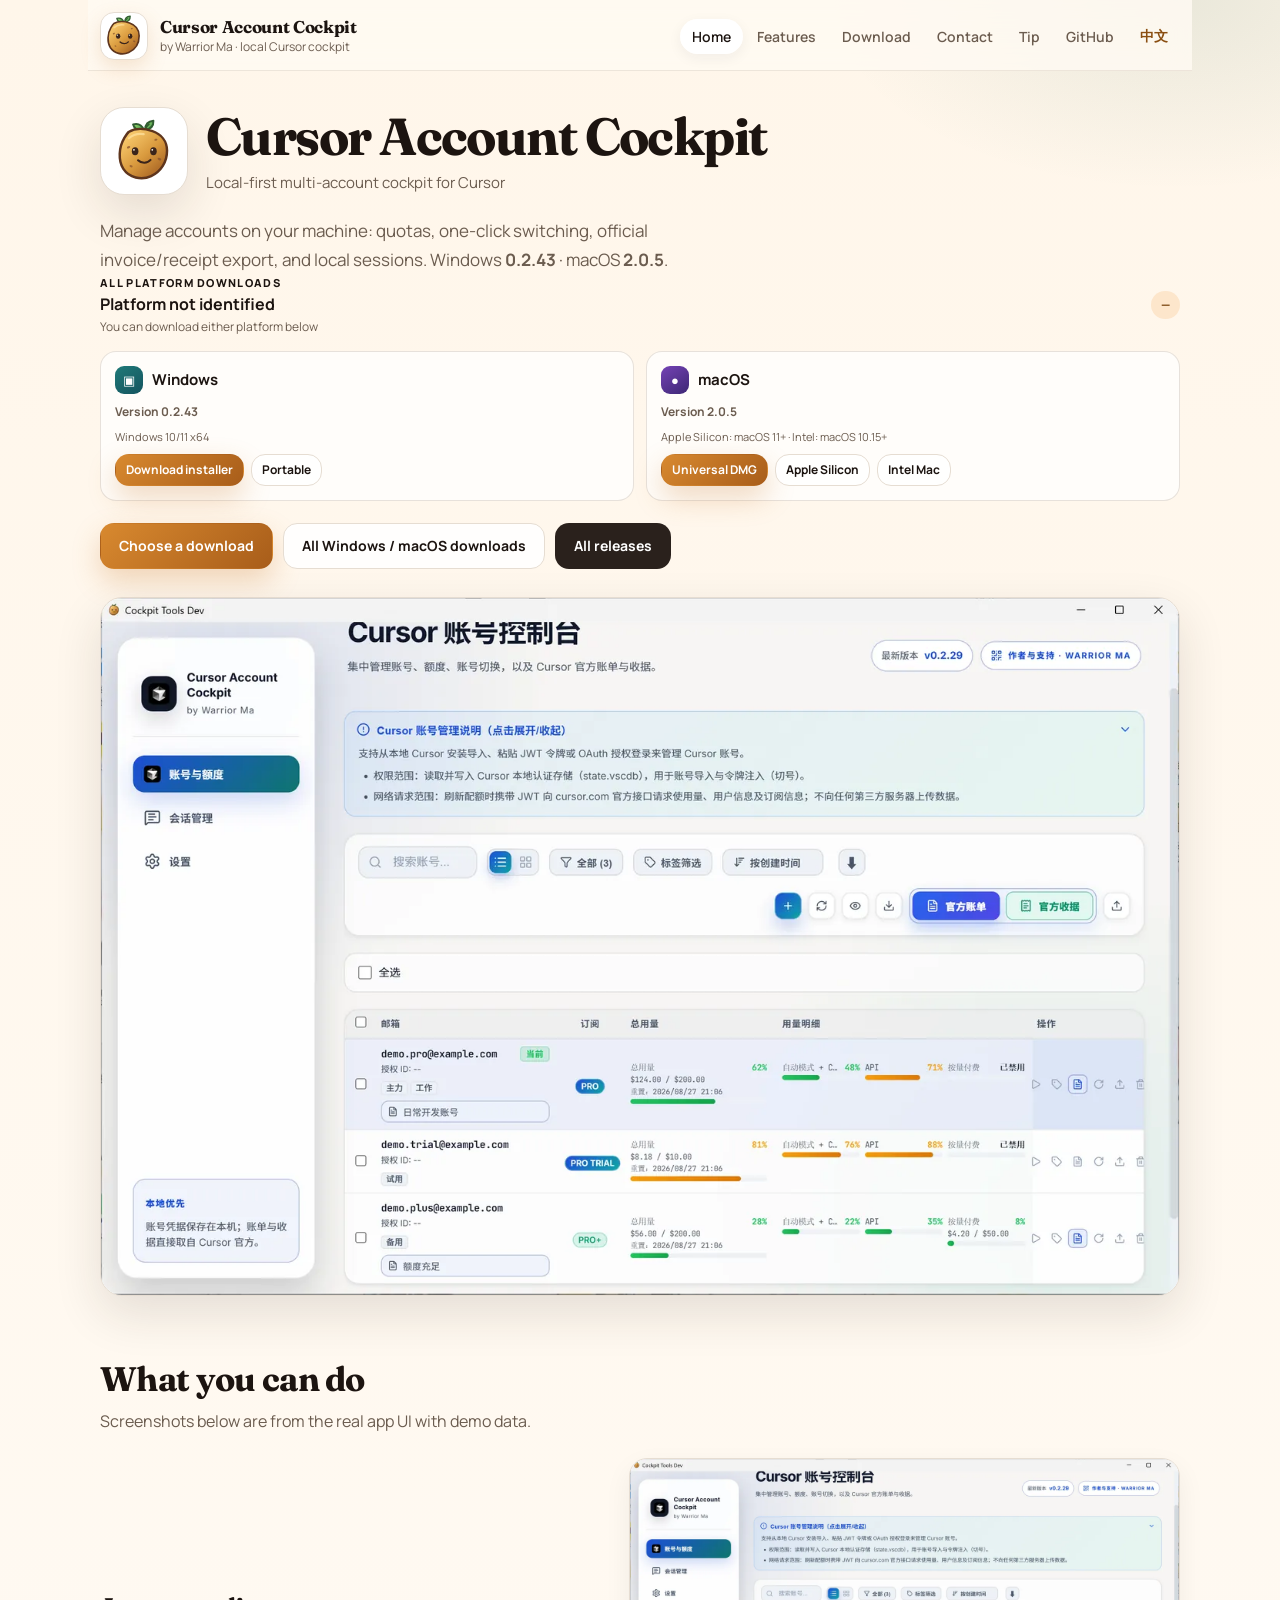
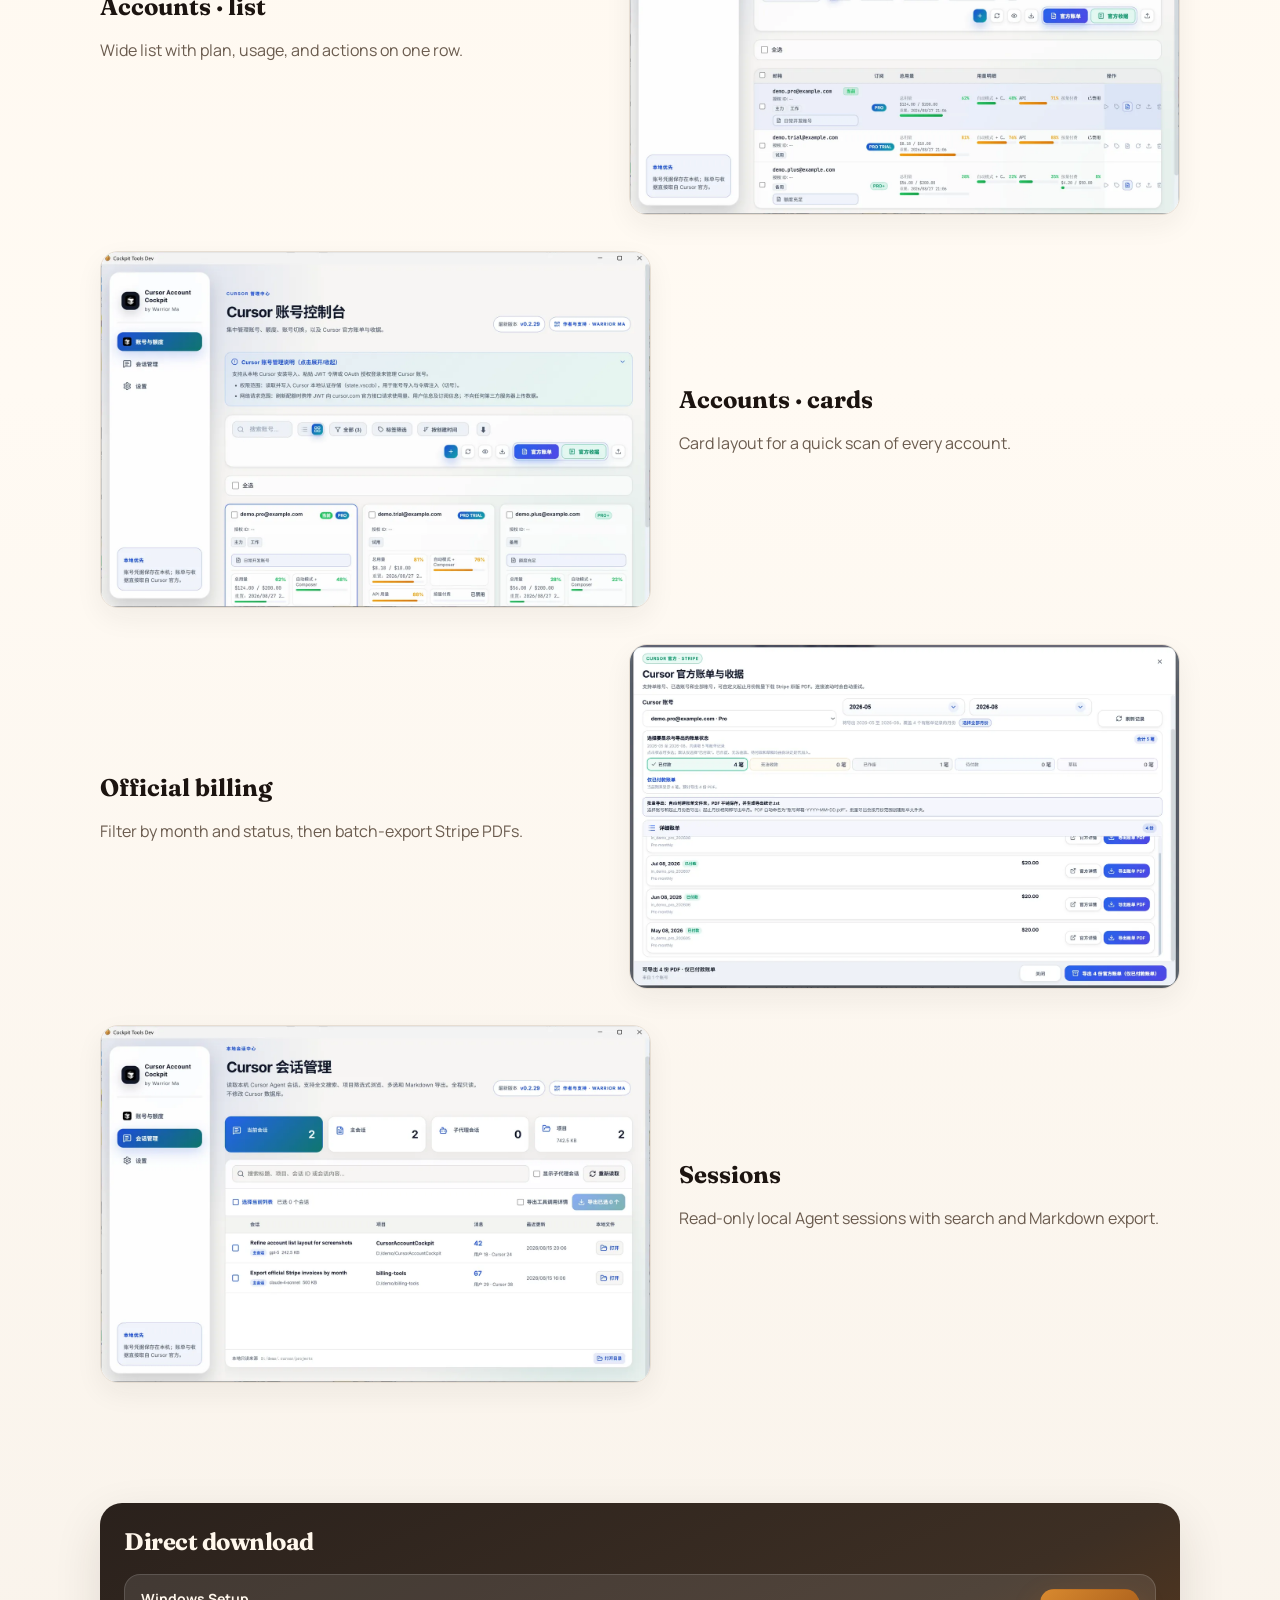
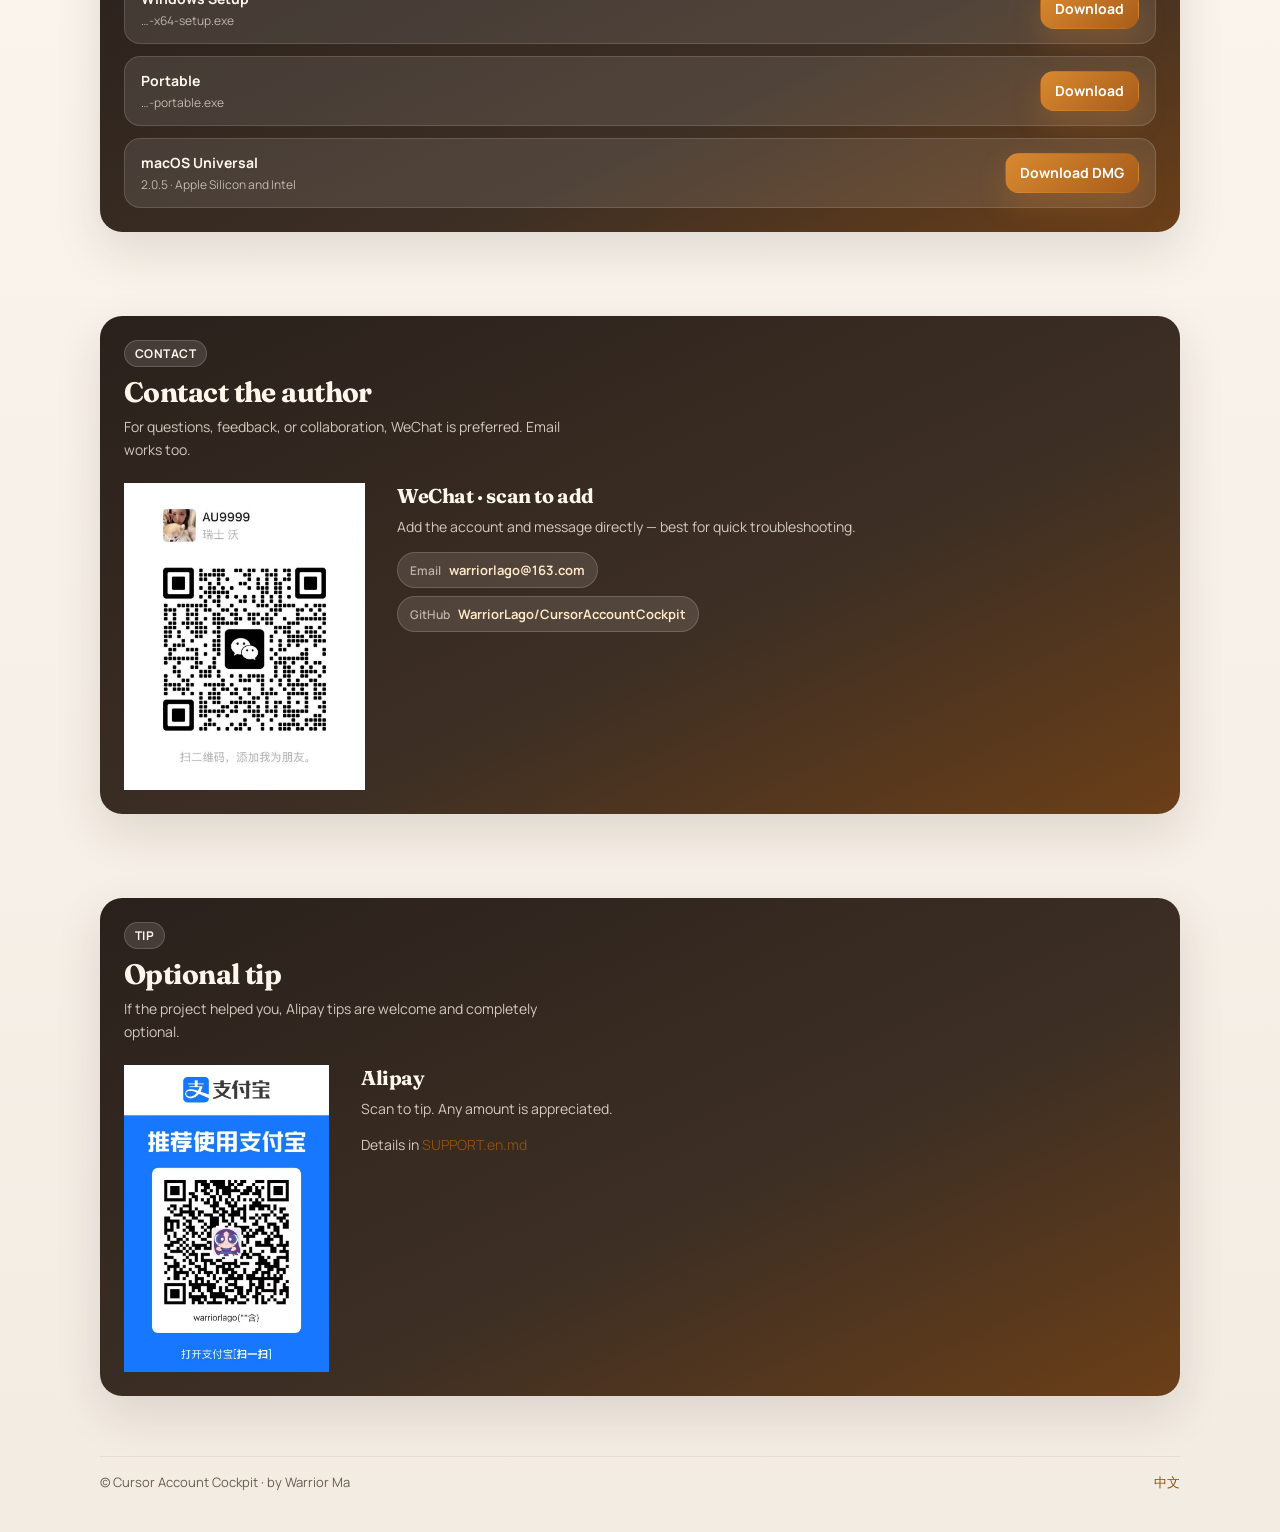
==== en/index.html @ 17961ff5 "release: sync site and README for Windows 0.2.43 / macOS 2.0.5" ====
﻿<!DOCTYPE html>
<html lang="en">
<head>
  <meta charset="UTF-8" />
  <meta name="viewport" content="width=device-width, initial-scale=1" />
  <title>Cursor Account Cockpit · Local Cursor account cockpit</title>
  <meta name="description" content="Manage Cursor accounts locally: quotas, switching, billing export, sessions." />
  <link rel="icon" href="../assets/potato.svg" type="image/svg+xml" />
  <link rel="preconnect" href="https://fonts.googleapis.com" />
  <link rel="preconnect" href="https://fonts.gstatic.com" crossorigin />
  <link href="https://fonts.googleapis.com/css2?family=Fraunces:opsz,wght@9..144,650;9..144,700&family=Manrope:wght@400;600;700&display=swap" rel="stylesheet" />
  <link rel="stylesheet" href="../assets/site.css?v=20260826img2" />
</head>
<body>
  <div class="shell">
    <header class="topnav">
      <a class="brand" href="./">
        <span class="brand-mark"><img src="../assets/potato.svg" alt="" width="48" height="48" /></span>
        <span>
          <strong>Cursor Account Cockpit</strong>
          <em>by Warrior Ma · local Cursor cockpit</em>
        </span>
      </a>
      <nav class="nav-links" aria-label="Primary">
        <a class="active" href="./">Home</a>
        <a href="features.html">Features</a>
        <a href="download.html">Download</a>
        <a href="#contact">Contact</a>
        <a href="#tip">Tip</a>
        <a href="https://github.com/WarriorLago/CursorAccountCockpit">GitHub</a>
        <a class="lang-switch" href="../">中文</a>
      </nav>
    </header>

    <section class="hero">
      <div class="hero-brand">
        <div class="hero-potato"><img src="../assets/potato.svg" alt="Cursor Account Cockpit" width="88" height="88" /></div>
        <div>
          <h1>Cursor Account Cockpit</h1>
          <p>Local-first multi-account cockpit for Cursor</p>
        </div>
      </div>
      <p class="lead">
        Manage accounts on your machine: quotas, one-click switching, official invoice/receipt export, and local sessions.
        Windows <strong>0.2.43</strong> · macOS <strong>2.0.5</strong>.
      </p>
      <div id="platform-recommendation" aria-live="polite"><span>Detecting your platform…</span></div>
      <div class="actions">
        <a class="btn btn-primary" data-smart-download="primary" data-download-page="download.html" href="download.html">Detect device and download</a>
        <a class="btn btn-ghost" href="download.html">All Windows / macOS downloads</a>
        <a class="btn btn-deep" href="download.html">All releases</a>
      </div>
      <div class="hero-shot">
        <img src="../assets/images/accounts.webp" alt="Accounts list" width="1400" height="860" />
      </div>
    </section>

    <section class="section" id="highlights">
      <div class="section-head">
        <h2>What you can do</h2>
        <p>Screenshots below are from the real app UI with demo data.</p>
      </div>
      <article class="feature">
        <div><h3>Accounts · list</h3><p>Wide list with plan, usage, and actions on one row.</p></div>
        <div class="feature-media"><img loading="lazy" decoding="async" src="../assets/images/accounts.webp" alt="List view" /></div>
      </article>
      <article class="feature reverse">
        <div><h3>Accounts · cards</h3><p>Card layout for a quick scan of every account.</p></div>
        <div class="feature-media"><img loading="lazy" decoding="async" src="../assets/images/accounts-cards.webp" alt="Card view" /></div>
      </article>
      <article class="feature">
        <div><h3>Official billing</h3><p>Filter by month and status, then batch-export Stripe PDFs.</p></div>
        <div class="feature-media"><img loading="lazy" decoding="async" src="../assets/images/billing.webp" alt="Billing" /></div>
      </article>
      <article class="feature reverse">
        <div><h3>Sessions</h3><p>Read-only local Agent sessions with search and Markdown export.</p></div>
        <div class="feature-media"><img loading="lazy" decoding="async" src="../assets/images/sessions.webp" alt="Sessions" /></div>
      </article>
    </section>

    <section class="section">
      <div class="panel deep">
        <h2>Direct download</h2>
        <div class="dl-grid">
          <div class="dl-item">
            <div><strong>Windows Setup</strong><span>…-x64-setup.exe</span></div>
            <a class="btn btn-primary" href="https://github.com/WarriorLago/CursorAccountCockpit/releases/download/v0.2.43/Cursor-Account-Cockpit-0.2.43-x64-setup.exe">Download</a>
          </div>
          <div class="dl-item">
            <div><strong>Portable</strong><span>…-portable.exe</span></div>
            <a class="btn btn-primary" href="https://github.com/WarriorLago/CursorAccountCockpit/releases/download/v0.2.43/Cursor-Account-Cockpit-0.2.43-portable.exe">Download</a>
          </div>
          <div class="dl-item">
            <div><strong>macOS Universal</strong><span>2.0.5 · Apple Silicon and Intel</span></div>
            <a class="btn btn-primary" href="https://github.com/WarriorLago/CursorAccountCockpit/releases/download/v2.0.5/Cursor-Account-Cockpit-2.0.5-macos-universal.dmg">Download DMG</a>
          </div>
        </div>
      </div>
    </section>

    <section class="section" id="contact">
      <div class="panel deep contact-band">
        <div class="band-head">
          <span class="eyebrow">CONTACT</span>
          <h2>Contact the author</h2>
          <p>For questions, feedback, or collaboration, WeChat is preferred. Email works too.</p>
        </div>
        <div class="contact-layout">
          <div class="qr-frame">
            <img
              class="qr-wechat"
              src="../assets/images/wechat.png"
              alt="WeChat QR"
              width="241"
              height="307"
              style="width:241px!important;height:307px!important;max-width:241px!important;max-height:307px!important;"
            />
          </div>
          <div class="band-body">
            <h3>WeChat · scan to add</h3>
            <p>Add the account and message directly — best for quick troubleshooting.</p>
            <div class="contact-channels">
              <a class="channel" href="mailto:warriorlago@163.com">
                <span class="channel-label">Email</span>
                warriorlago@163.com
              </a>
              <a class="channel" href="https://github.com/WarriorLago/CursorAccountCockpit">
                <span class="channel-label">GitHub</span>
                WarriorLago/CursorAccountCockpit
              </a>
            </div>
          </div>
        </div>
      </div>
    </section>

    <section class="section" id="tip">
      <div class="panel deep tip-band">
        <div class="band-head">
          <span class="eyebrow">TIP</span>
          <h2>Optional tip</h2>
          <p>If the project helped you, Alipay tips are welcome and completely optional.</p>
        </div>
        <div class="tip-layout">
          <div class="qr-frame">
            <img
              class="qr-alipay"
              src="../assets/images/alipay.png"
              alt="Alipay QR"
              width="205"
              height="307"
              style="width:205px!important;height:307px!important;max-width:205px!important;max-height:307px!important;"
            />
          </div>
          <div class="band-body">
            <h3>Alipay</h3>
            <p>Scan to tip. Any amount is appreciated.</p>
            <p class="tip-note">Details in <a href="https://github.com/WarriorLago/CursorAccountCockpit/blob/main/docs/SUPPORT.en.md">SUPPORT.en.md</a></p>
          </div>
        </div>
      </div>
    </section>

    <footer class="site-footer">
      <div class="row">
        <span>© Cursor Account Cockpit · by Warrior Ma</span>
        <a href="../">中文</a>
      </div>
    </footer>
  </div>
  <script src="../assets/platform-recommendation.js?v=20260825dnd1" defer></script>
</body>
</html>
---- assets/site.css ----
:root {
  --ink: #1c1410;
  --muted: #6b5c4f;
  --line: #e6ddd2;
  --paper: #fffaf3;
  --panel: #ffffff;
  --accent: #c8792a;
  --accent-ink: #8a4f12;
  --deep: #2a211c;
  --ok: #2f6b4f;
  --shadow: 0 18px 48px rgba(42, 33, 28, 0.12);
  --font-display: "Fraunces", "Songti SC", "SimSun", serif;
  --font-body: "Manrope", "Segoe UI", "PingFang SC", "Microsoft YaHei", sans-serif;
}

* { box-sizing: border-box; }
html { scroll-behavior: smooth; }
body {
  margin: 0;
  min-height: 100vh;
  color: var(--ink);
  font-family: var(--font-body);
  background:
    radial-gradient(900px 420px at 8% -10%, rgba(200, 121, 42, 0.18), transparent 55%),
    radial-gradient(700px 380px at 92% 0%, rgba(47, 107, 79, 0.1), transparent 50%),
    linear-gradient(180deg, #fff6ea 0%, var(--paper) 42%, #f3ece3 100%);
}

img { max-width: 100%; height: auto; display: block; }

/* Keep product screenshots sharp: never upscale past native pixels */
.hero-shot img,
.feature-media img {
  width: auto;
  max-width: 100%;
  height: auto;
  margin-left: auto;
  margin-right: auto;
  image-rendering: -webkit-optimize-contrast;
}
a { color: var(--accent-ink); text-decoration: none; }
a:hover { text-decoration: underline; }

.shell { width: min(1080px, calc(100% - 28px)); margin: 0 auto; }

.topnav {
  position: sticky;
  top: 0;
  z-index: 20;
  display: flex;
  align-items: center;
  justify-content: space-between;
  gap: 16px;
  padding: 12px 12px 10px;
  margin: 0 -12px;
  background: rgba(255, 250, 243, 0.82);
  border-bottom: 1px solid rgba(230, 221, 210, 0.72);
  backdrop-filter: blur(16px);
}
.brand {
  display: flex;
  align-items: center;
  gap: 12px;
  color: inherit;
  text-decoration: none;
}
.brand:hover { text-decoration: none; }
.brand-mark {
  width: 48px;
  height: 48px;
  border-radius: 14px;
  overflow: hidden;
  background: #fff;
  border: 1px solid var(--line);
  box-shadow: 0 8px 20px rgba(200, 121, 42, 0.18);
  flex: none;
}
.brand-mark img { width: 100%; height: 100%; object-fit: cover; }
.brand strong {
  display: block;
  font-family: var(--font-display);
  font-size: 17px;
  font-weight: 700;
  letter-spacing: -0.02em;
  line-height: 1.15;
}
.brand em {
  display: block;
  margin-top: 2px;
  font-style: normal;
  font-size: 12px;
  color: var(--muted);
}
.nav-links {
  display: flex;
  flex-wrap: wrap;
  gap: 4px 2px;
  align-items: center;
  justify-content: flex-end;
}
.nav-links a {
  color: var(--muted);
  font-size: 14px;
  font-weight: 600;
  text-decoration: none;
  padding: 8px 12px;
  border-radius: 999px;
}
.nav-links a:hover,
.nav-links a.active {
  color: var(--ink);
  background: rgba(255, 255, 255, 0.92);
  box-shadow: 0 4px 14px rgba(42, 33, 28, 0.06);
}
.lang-switch { color: var(--accent-ink) !important; }

.hero {
  padding: 36px 0 20px;
}
.hero-brand {
  display: flex;
  align-items: center;
  gap: 18px;
  margin-bottom: 22px;
}
.hero-potato {
  width: 88px;
  height: 88px;
  border-radius: 24px;
  background: #fff;
  border: 1px solid var(--line);
  box-shadow: var(--shadow);
  padding: 8px;
  flex: none;
}
.hero-potato img { width: 100%; height: 100%; }
.hero-brand h1 {
  margin: 0;
  font-family: var(--font-display);
  font-size: clamp(34px, 5vw, 52px);
  line-height: 1.05;
  letter-spacing: -0.03em;
}
.hero-brand p {
  margin: 8px 0 0;
  color: var(--muted);
  font-size: 15px;
}
.lead {
  margin: 0;
  max-width: 38rem;
  color: var(--muted);
  font-size: 17px;
  line-height: 1.7;
}
.actions {
  display: flex;
  flex-wrap: wrap;
  gap: 10px;
  margin-top: 22px;
}
.btn {
  display: inline-flex;
  align-items: center;
  justify-content: center;
  gap: 8px;
  min-height: 46px;
  padding: 0 18px;
  border-radius: 14px;
  font-weight: 700;
  font-size: 14px;
  text-decoration: none;
  border: 1px solid transparent;
  transition: transform .15s ease, box-shadow .15s ease;
}
.btn:hover { text-decoration: none; transform: translateY(-1px); }
.btn-primary {
  background: linear-gradient(135deg, #d8892f, #a85d1a);
  color: #fff;
  box-shadow: 0 12px 28px rgba(200, 121, 42, 0.28);
}
.btn-ghost {
  background: rgba(255, 255, 255, 0.9);
  color: var(--ink);
  border-color: var(--line);
}
.btn-deep {
  background: var(--deep);
  color: #fff;
}

.hero-shot {
  margin-top: 28px;
  border-radius: 22px;
  overflow: hidden;
  border: 1px solid var(--line);
  background: #fff;
  box-shadow: var(--shadow);
}
.hero-shot img { width: auto; max-width: 100%; }

.section { padding: 42px 0; }
.section-head { max-width: 640px; margin-bottom: 22px; }
.section-head h2 {
  margin: 0 0 8px;
  font-family: var(--font-display);
  font-size: clamp(26px, 3vw, 34px);
  letter-spacing: -0.02em;
}
.section-head p { margin: 0; color: var(--muted); line-height: 1.7; }

.pill-row {
  display: flex;
  flex-wrap: wrap;
  gap: 10px;
  margin: 18px 0 0;
}
.pill {
  padding: 10px 14px;
  border-radius: 999px;
  background: rgba(255,255,255,0.88);
  border: 1px solid var(--line);
  font-size: 13px;
  font-weight: 600;
  color: var(--muted);
}

.feature {
  display: grid;
  grid-template-columns: 1fr 1.1fr;
  gap: 28px;
  align-items: center;
  margin: 0 0 36px;
}
.feature.reverse { direction: rtl; }
.feature.reverse > * { direction: ltr; }
.feature h3 {
  margin: 0 0 10px;
  font-family: var(--font-display);
  font-size: 24px;
}
.feature p, .feature li {
  color: var(--muted);
  line-height: 1.7;
}
.feature ul { margin: 10px 0 0; padding-left: 18px; }
.feature-media {
  border-radius: 18px;
  overflow: hidden;
  border: 1px solid var(--line);
  background: #fff;
  box-shadow: 0 10px 28px rgba(42, 33, 28, 0.06);
}

.panel {
  padding: 24px;
  border-radius: 22px;
  background: var(--panel);
  border: 1px solid var(--line);
  box-shadow: 0 10px 28px rgba(42, 33, 28, 0.05);
}
.panel.deep {
  background: linear-gradient(155deg, #2a211c, #3d2f24 60%, #6b3f18);
  color: #fff7ec;
  border: none;
  box-shadow: var(--shadow);
}
.panel.deep p { color: rgba(255, 247, 236, 0.78); }
.panel h2 {
  margin: 0 0 8px;
  font-family: var(--font-display);
  letter-spacing: -0.02em;
}

.dl-grid {
  display: grid;
  gap: 12px;
  margin-top: 18px;
}
.dl-item {
  display: flex;
  flex-wrap: wrap;
  align-items: center;
  justify-content: space-between;
  gap: 12px;
  padding: 14px 16px;
  border-radius: 16px;
  background: rgba(255,255,255,0.1);
  border: 1px solid rgba(255,255,255,0.14);
}
.dl-item strong { display: block; font-size: 14px; }
.dl-item span { display: block; margin-top: 4px; font-size: 12px; color: rgba(255,247,236,0.65); }
.dl-item a.btn { min-height: 40px; padding: 0 14px; }

.release-list { display: grid; gap: 14px; margin-top: 16px; }
.release-card {
  padding: 16px;
  border-radius: 16px;
  background: #fff;
  border: 1px solid var(--line);
}
.release-card header {
  display: flex;
  flex-wrap: wrap;
  align-items: baseline;
  justify-content: space-between;
  gap: 8px;
  margin-bottom: 10px;
}
.release-card h3 {
  margin: 0;
  font-family: var(--font-display);
  font-size: 20px;
}
.release-card .meta { color: var(--muted); font-size: 13px; }
.asset-links {
  display: flex;
  flex-wrap: wrap;
  gap: 8px;
}
.asset-links a {
  display: inline-flex;
  align-items: center;
  min-height: 36px;
  padding: 0 12px;
  border-radius: 999px;
  background: #fff6ea;
  border: 1px solid var(--line);
  color: var(--ink);
  font-size: 13px;
  font-weight: 650;
  text-decoration: none;
}
.asset-links a:hover {
  background: #ffe8c8;
  text-decoration: none;
}
.asset-links a.primary {
  background: linear-gradient(135deg, #d8892f, #a85d1a);
  border-color: transparent;
  color: #fff;
}
.note {
  margin-top: 10px;
  font-size: 13px;
  color: var(--muted);
}
.status { color: var(--muted); font-size: 14px; }

/* Contact vs tip: two separate bands, compact on desktop */
.contact-band + .tip-band {
  margin-top: 18px;
}
.band-head {
  margin-bottom: 14px;
}
.band-head .eyebrow {
  display: inline-block;
  margin: 0 0 8px;
  padding: 4px 10px;
  border-radius: 999px;
  font-size: 12px;
  font-weight: 700;
  letter-spacing: 0.04em;
  color: #fff6ea;
  background: rgba(255, 255, 255, 0.12);
  border: 1px solid rgba(255, 255, 255, 0.16);
}
.band-head h2 {
  margin: 0 0 6px;
  font-family: var(--font-display);
  letter-spacing: -0.02em;
  font-size: 28px;
}
.band-head p {
  margin: 0;
  color: rgba(255, 247, 236, 0.78);
  line-height: 1.65;
  font-size: 14px;
  max-width: 52ch;
}

.contact-layout,
.tip-layout {
  display: grid;
  grid-template-columns: auto 1fr;
  gap: 24px 32px;
  align-items: start;
  padding: 8px 0 0;
  background: transparent;
  border: none;
  border-radius: 0;
}

/* QR codes: exactly 50% of original pixels (ratio locked) */
.qr-frame {
  flex-shrink: 0;
  line-height: 0;
  margin: 0;
  padding: 0;
  width: fit-content;
  max-width: 100%;
  background: transparent !important;
  border: 0 !important;
  border-radius: 0 !important;
  box-shadow: none !important;
  overflow: visible;
}
img.qr-wechat,
.qr-frame img.qr-wechat {
  display: block !important;
  width: 241px !important;   /* 803 * 0.3 */
  height: 307px !important;  /* 1024 * 0.3 */
  max-width: 241px !important;
  max-height: 307px !important;
  margin: 0 !important;
  padding: 0 !important;
  border: 0 !important;
  border-radius: 0 !important;
  box-shadow: none !important;
  background: transparent !important;
  object-fit: fill !important;
}
img.qr-alipay,
.qr-frame img.qr-alipay {
  display: block !important;
  width: 205px !important;   /* 683 * 0.3 */
  height: 307px !important;  /* 1024 * 0.3 */
  max-width: 205px !important;
  max-height: 307px !important;
  margin: 0 !important;
  padding: 0 !important;
  border: 0 !important;
  border-radius: 0 !important;
  box-shadow: none !important;
  background: transparent !important;
  object-fit: fill !important;
}

.band-body h3 {
  margin: 0 0 8px;
  font-family: var(--font-display);
  font-size: 20px;
  letter-spacing: -0.02em;
}
.band-body p {
  margin: 0 0 14px;
  color: rgba(255, 247, 236, 0.78);
  line-height: 1.6;
  font-size: 14px;
}
.contact-channels {
  display: flex;
  flex-direction: column;
  gap: 8px;
  align-items: flex-start;
}
.channel {
  display: inline-flex;
  align-items: center;
  gap: 8px;
  min-height: 36px;
  padding: 0 12px;
  border-radius: 999px;
  background: rgba(255, 246, 234, 0.12);
  border: 1px solid rgba(255, 255, 255, 0.16);
  color: #ffe8c8;
  font-size: 13px;
  font-weight: 650;
  text-decoration: none;
}
.channel:hover {
  background: rgba(255, 232, 200, 0.22);
  text-decoration: none;
}
.channel-label {
  color: rgba(255, 247, 236, 0.62);
  font-weight: 600;
  font-size: 12px;
}
.tip-note {
  margin: 0;
  font-size: 13px;
  color: rgba(255, 247, 236, 0.62);
}

.platform-recommendation {
  margin: 24px 0 8px;
  padding: 18px;
  border: 1px solid rgba(245, 174, 92, 0.5);
  border-radius: 22px;
  background: linear-gradient(135deg, rgba(255, 251, 244, 0.98), rgba(255, 243, 224, 0.78));
  box-shadow: 0 18px 42px rgba(85, 55, 30, 0.1);
  overflow: hidden;
}
.platform-recommendation-head { display: flex; align-items: center; justify-content: space-between; gap: 16px; }
.platform-recommendation-copy {
  display: grid;
  gap: 3px;
}
.platform-recommendation-copy .eyebrow {
  color: var(--accent-deep);
  font-size: 11px;
  letter-spacing: .12em;
  font-weight: 800;
  text-transform: uppercase;
}
.platform-recommendation-copy strong { color: var(--ink); font-size: 16px; }
.platform-recommendation-copy small { color: var(--muted); font-size: 12px; }
.platform-detected-badge, .platform-match {
  display: inline-flex;
  align-items: center;
  min-height: 28px;
  padding: 0 10px;
  border-radius: 999px;
  color: #7b4812;
  background: rgba(245, 174, 92, 0.22);
  font-size: 12px;
  font-weight: 800;
  white-space: nowrap;
}
.platform-options { display: grid; grid-template-columns: repeat(2, minmax(0, 1fr)); gap: 12px; margin-top: 16px; }
.platform-card {
  display: grid;
  gap: 9px;
  padding: 14px;
  border: 1px solid rgba(104, 82, 55, 0.16);
  border-radius: 16px;
  background: rgba(255, 255, 255, 0.72);
  transition: transform .2s ease, box-shadow .2s ease, border-color .2s ease;
}
.platform-card:hover { transform: translateY(-2px); box-shadow: 0 12px 24px rgba(85, 55, 30, 0.1); }
.platform-card.is-recommended { border-color: rgba(31, 122, 120, 0.55); box-shadow: inset 0 0 0 1px rgba(31, 122, 120, 0.12); }
.platform-card-head { display: flex; align-items: center; justify-content: space-between; gap: 8px; }
.platform-card-head > div { display: flex; align-items: center; gap: 9px; }
.platform-card-head strong { color: var(--ink); font-size: 15px; }
.platform-icon { display: inline-grid; place-items: center; width: 28px; height: 28px; border-radius: 9px; color: #fff; background: linear-gradient(145deg, #1f7a78, #15545f); font-size: 13px; }
.platform-card:nth-child(2) .platform-icon { background: linear-gradient(145deg, #7543b5, #3d2774); }
.platform-version { color: var(--muted); font-size: 12px; font-weight: 700; }
.platform-system { color: var(--muted); font-size: 11px; line-height: 1.45; }
.platform-card-actions { display: flex; flex-wrap: wrap; gap: 7px; }
.platform-card-actions .btn { min-height: 32px; padding: 0 10px; font-size: 12px; }
.platform-recommendation.is-neutral { color: var(--muted); }

@media (max-width: 620px) {
  .platform-recommendation-head { align-items: flex-start; }
  .platform-options { grid-template-columns: 1fr; }
}

.site-footer {
  padding: 18px 0 40px;
  color: var(--muted);
  font-size: 13px;
}
.site-footer .row {
  display: flex;
  justify-content: space-between;
  gap: 12px;
  flex-wrap: wrap;
  border-top: 1px solid var(--line);
  padding-top: 16px;
}

@media (max-width: 860px) {
  .feature,
  .feature.reverse { grid-template-columns: 1fr; direction: ltr; }
  .contact-layout,
  .tip-layout {
    grid-template-columns: 1fr;
    justify-items: center;
    text-align: center;
  }
  .band-body { text-align: center; }
  .band-head p { max-width: none; }
  .contact-channels { align-items: center; }
  img.qr-wechat,
  img.qr-alipay,
  .qr-frame img.qr-wechat,
  .qr-frame img.qr-alipay {
    max-width: min(100%, 92vw) !important;
    height: auto !important;
    max-height: none !important;
  }
  .hero-brand { align-items: flex-start; }
  .topnav { flex-direction: column; align-items: flex-start; }
  .nav-links { justify-content: flex-start; }
}
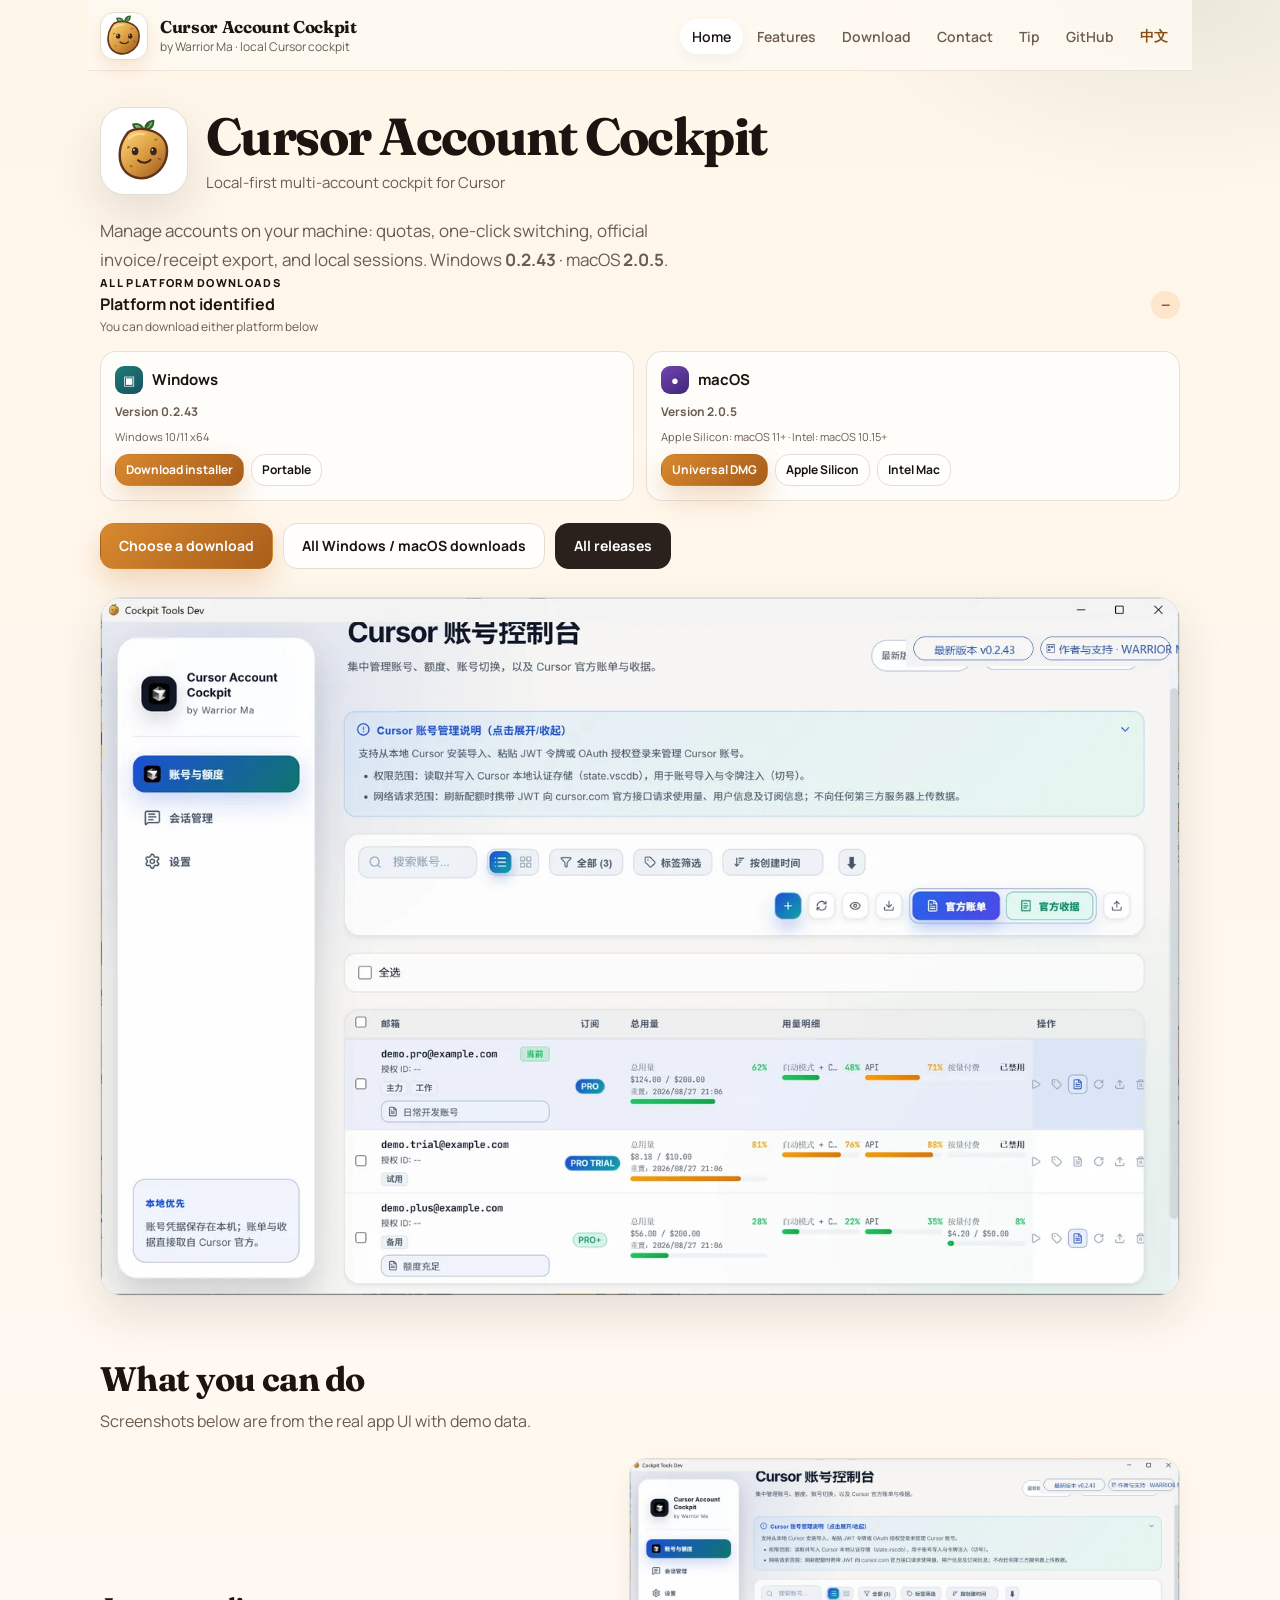
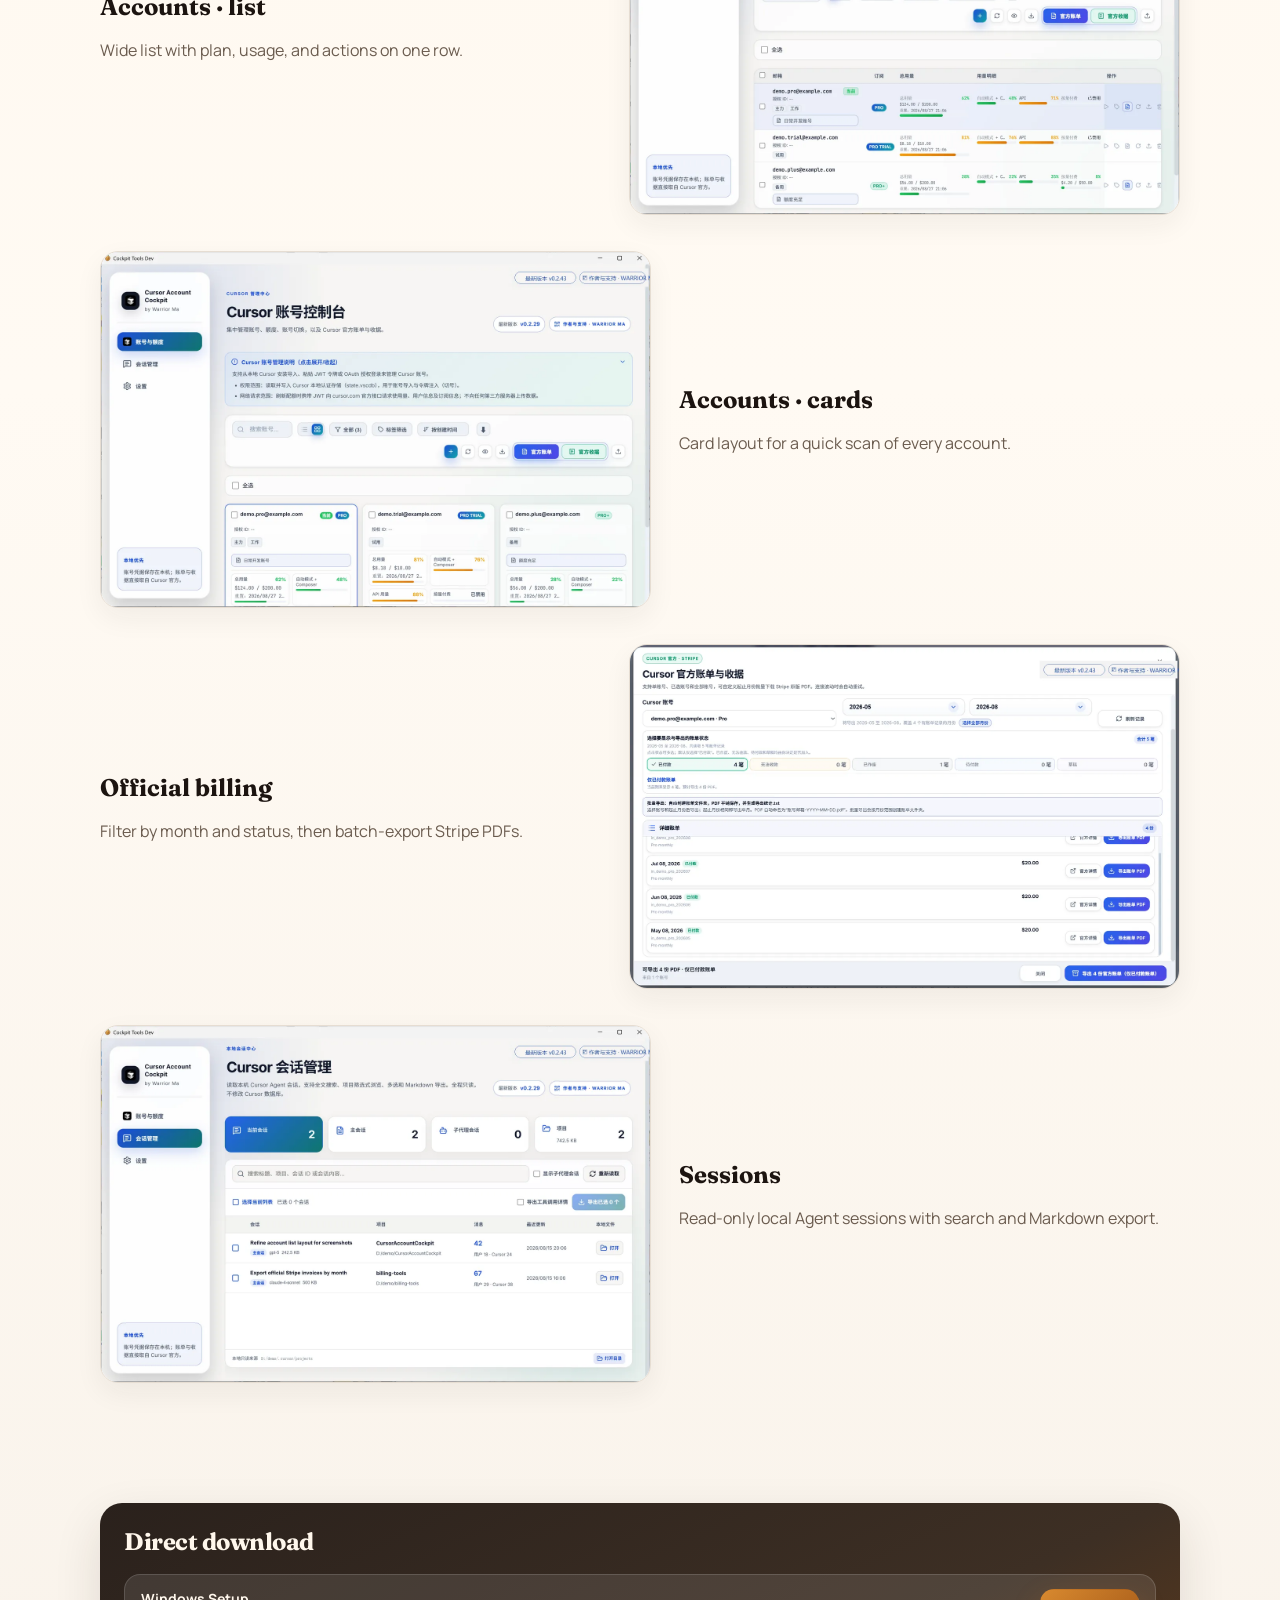
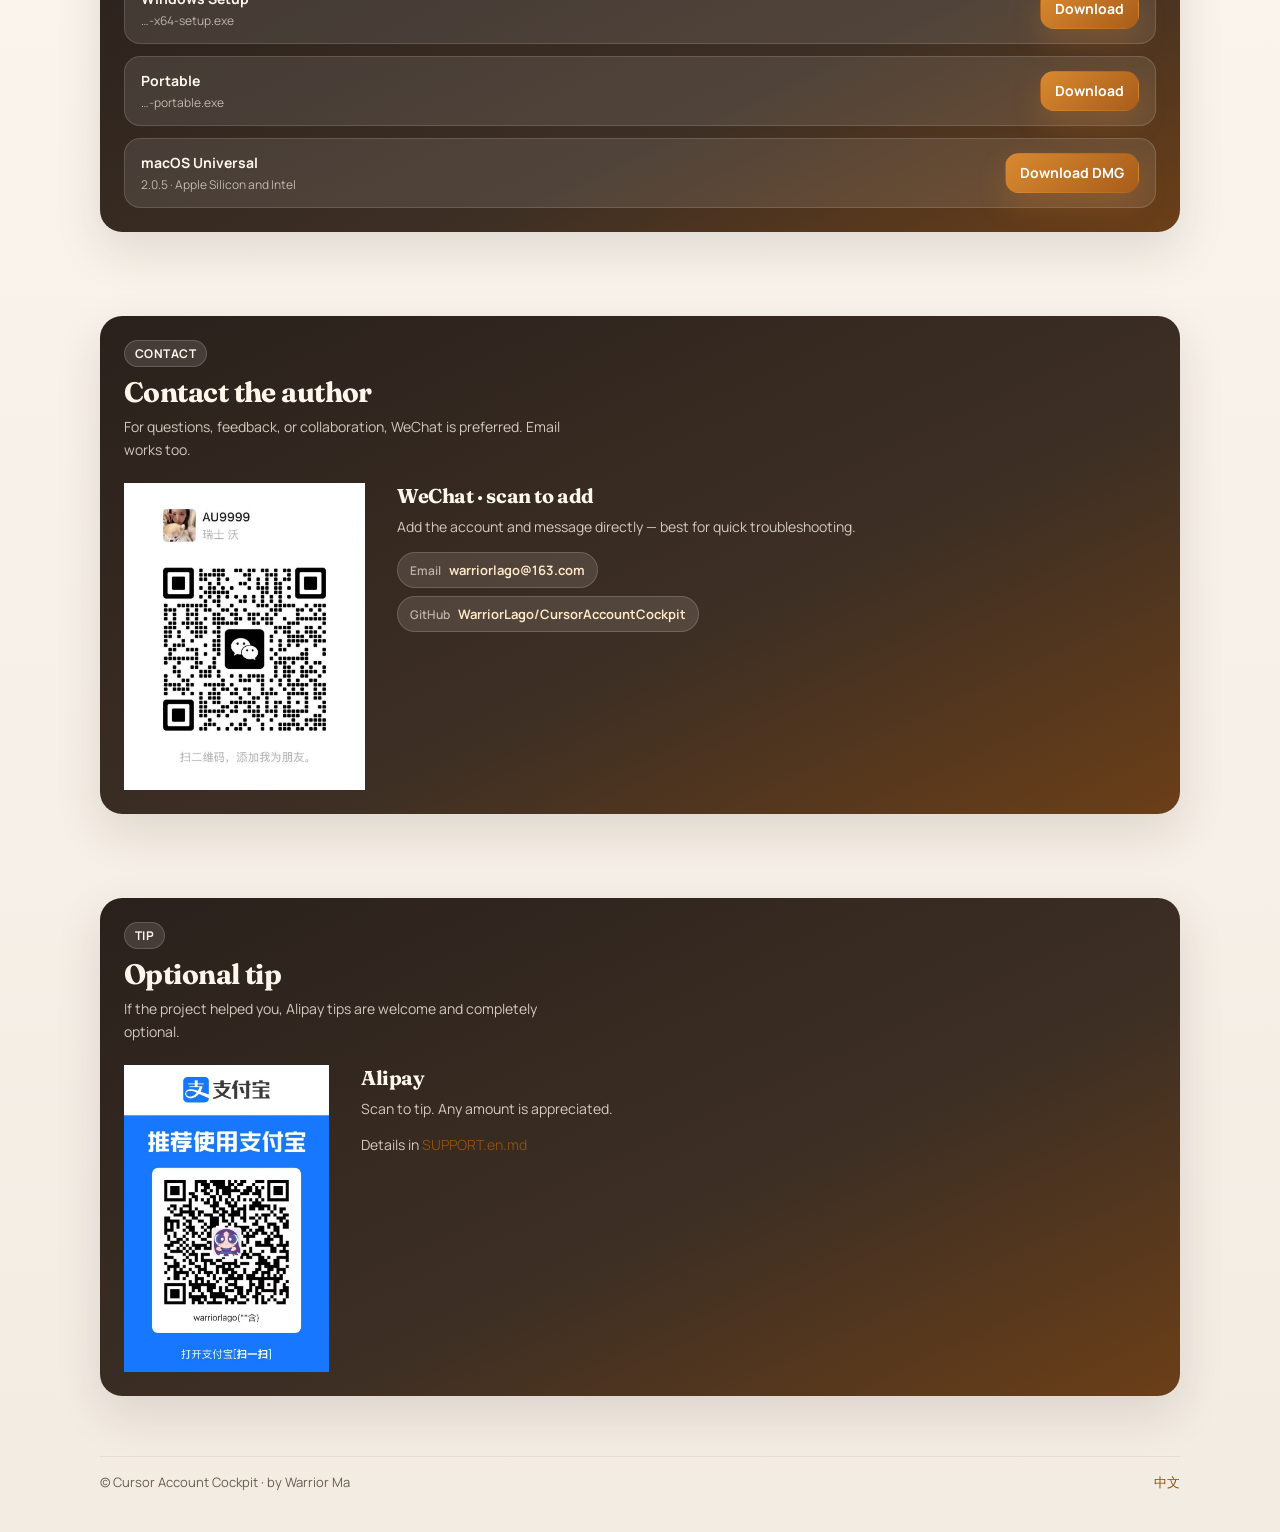
==== commit d76d2f8e: "release: refresh marketing screenshots to Windows 0.2.43" ====
--- a/en/index.html
+++ b/en/index.html
@@ -51,7 +51,7 @@
         <a class="btn btn-deep" href="download.html">All releases</a>
       </div>
       <div class="hero-shot">
-        <img src="../assets/images/accounts.webp" alt="Accounts list" width="1400" height="860" />
+        <img src="../assets/images/accounts.webp?v=20260826r1" alt="Accounts list" width="1400" height="860" />
       </div>
     </section>
 
@@ -62,19 +62,19 @@
       </div>
       <article class="feature">
         <div><h3>Accounts · list</h3><p>Wide list with plan, usage, and actions on one row.</p></div>
-        <div class="feature-media"><img loading="lazy" decoding="async" src="../assets/images/accounts.webp" alt="List view" /></div>
+        <div class="feature-media"><img loading="lazy" decoding="async" src="../assets/images/accounts.webp?v=20260826r1" alt="List view" /></div>
       </article>
       <article class="feature reverse">
         <div><h3>Accounts · cards</h3><p>Card layout for a quick scan of every account.</p></div>
-        <div class="feature-media"><img loading="lazy" decoding="async" src="../assets/images/accounts-cards.webp" alt="Card view" /></div>
+        <div class="feature-media"><img loading="lazy" decoding="async" src="../assets/images/accounts-cards.webp?v=20260826r1" alt="Card view" /></div>
       </article>
       <article class="feature">
         <div><h3>Official billing</h3><p>Filter by month and status, then batch-export Stripe PDFs.</p></div>
-        <div class="feature-media"><img loading="lazy" decoding="async" src="../assets/images/billing.webp" alt="Billing" /></div>
+        <div class="feature-media"><img loading="lazy" decoding="async" src="../assets/images/billing.webp?v=20260826r1" alt="Billing" /></div>
       </article>
       <article class="feature reverse">
         <div><h3>Sessions</h3><p>Read-only local Agent sessions with search and Markdown export.</p></div>
-        <div class="feature-media"><img loading="lazy" decoding="async" src="../assets/images/sessions.webp" alt="Sessions" /></div>
+        <div class="feature-media"><img loading="lazy" decoding="async" src="../assets/images/sessions.webp?v=20260826r1" alt="Sessions" /></div>
       </article>
     </section>
 
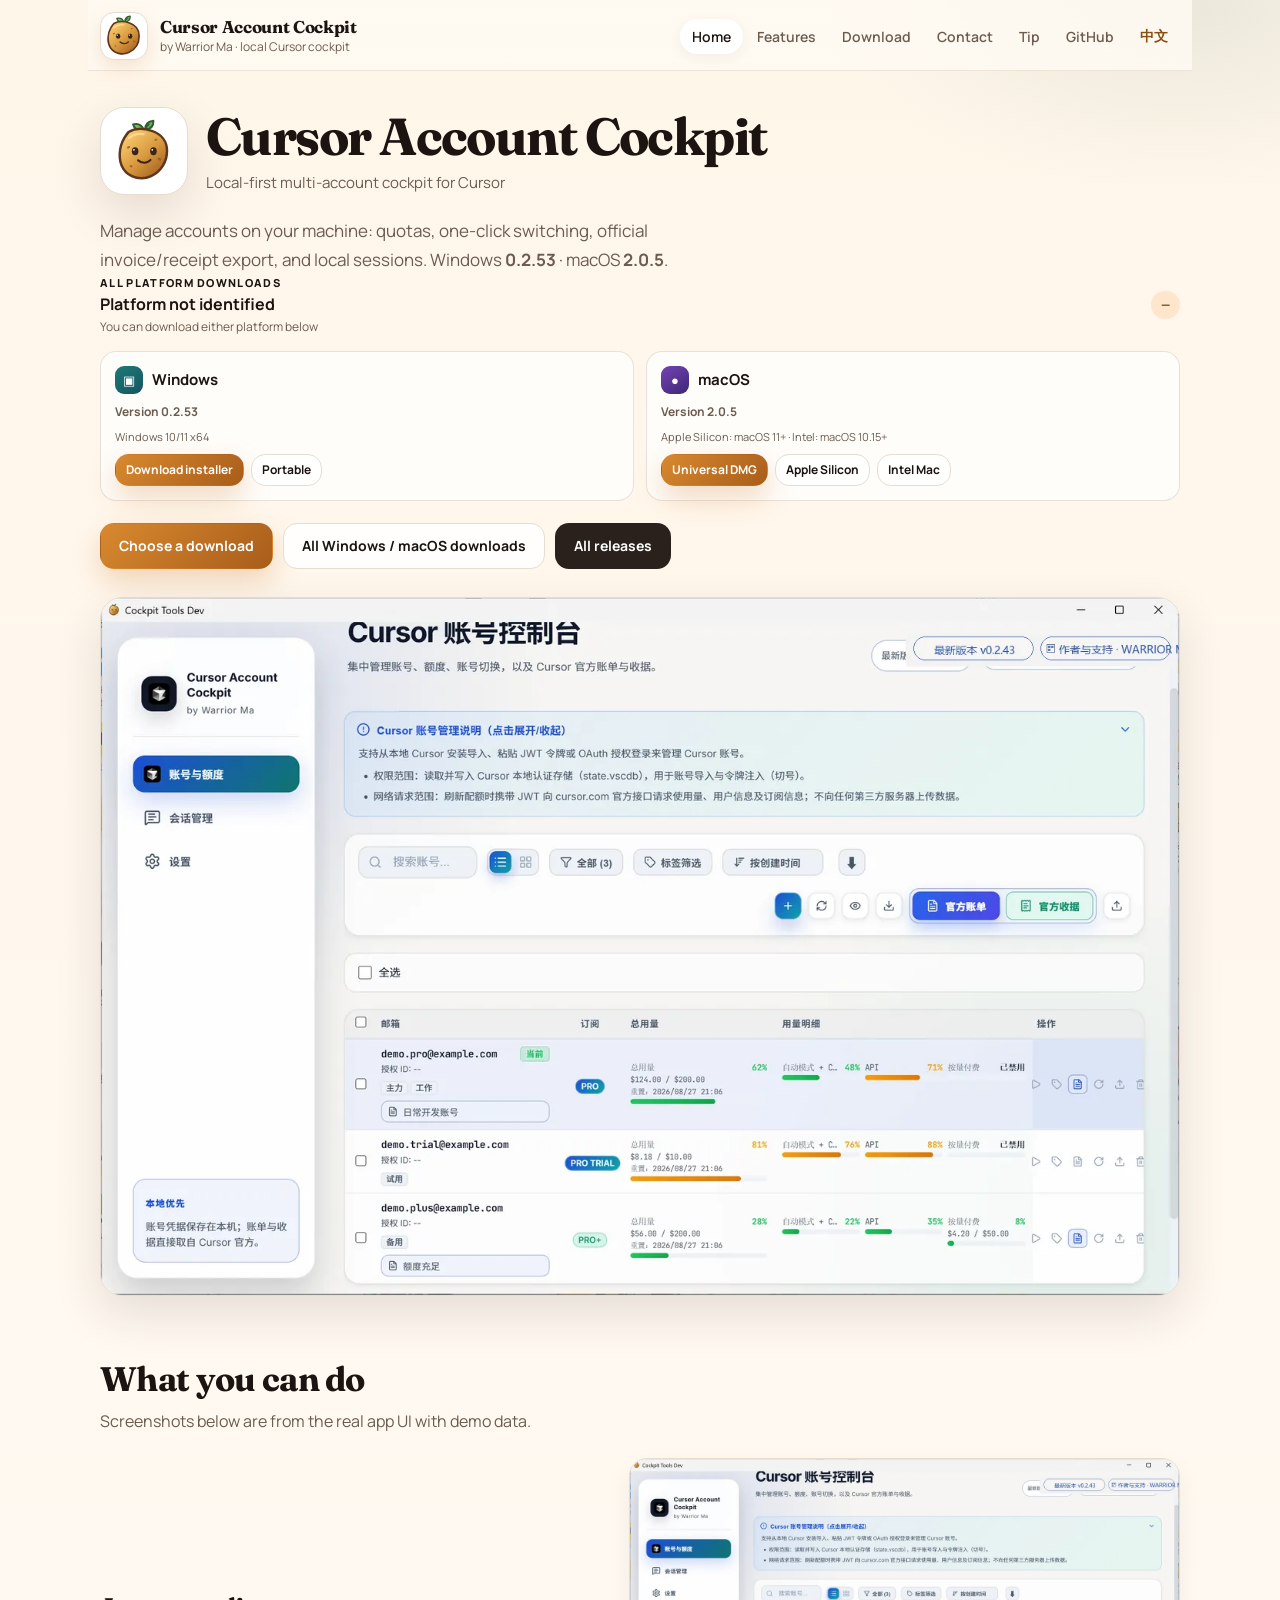
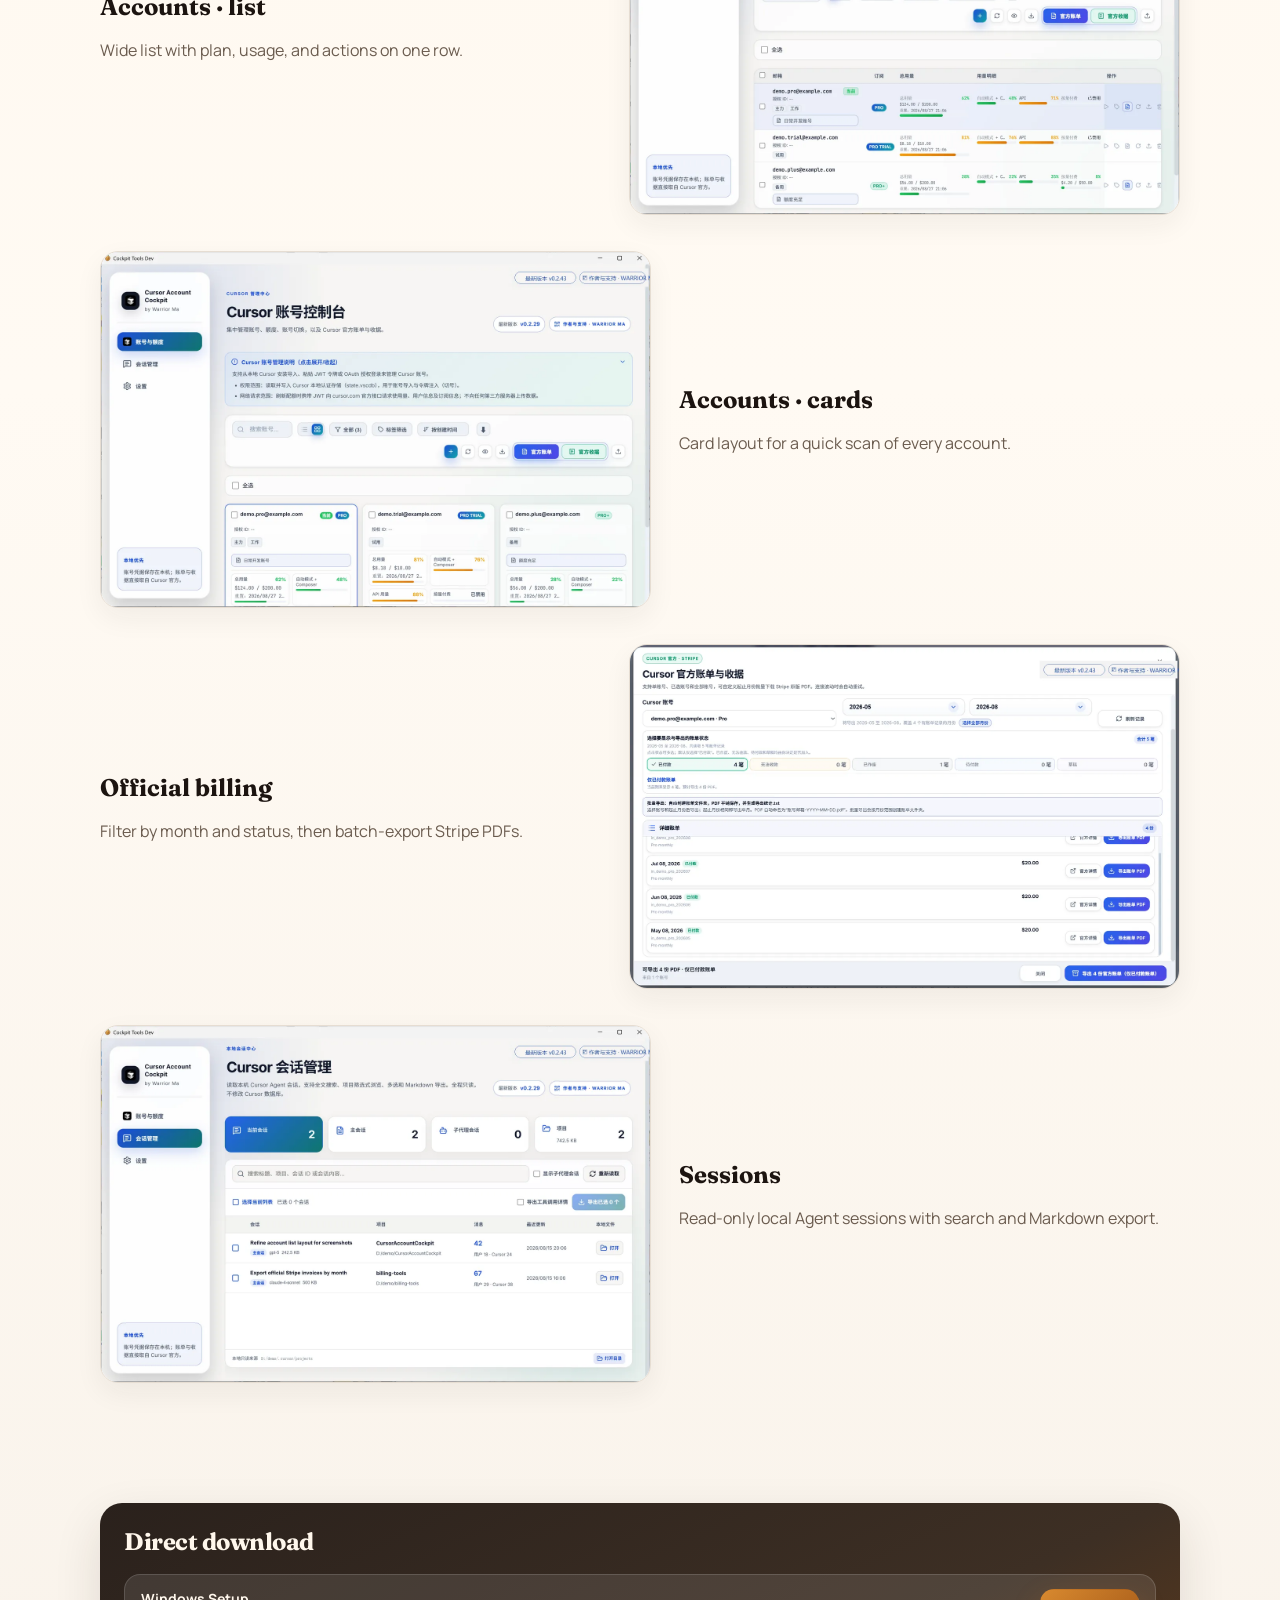
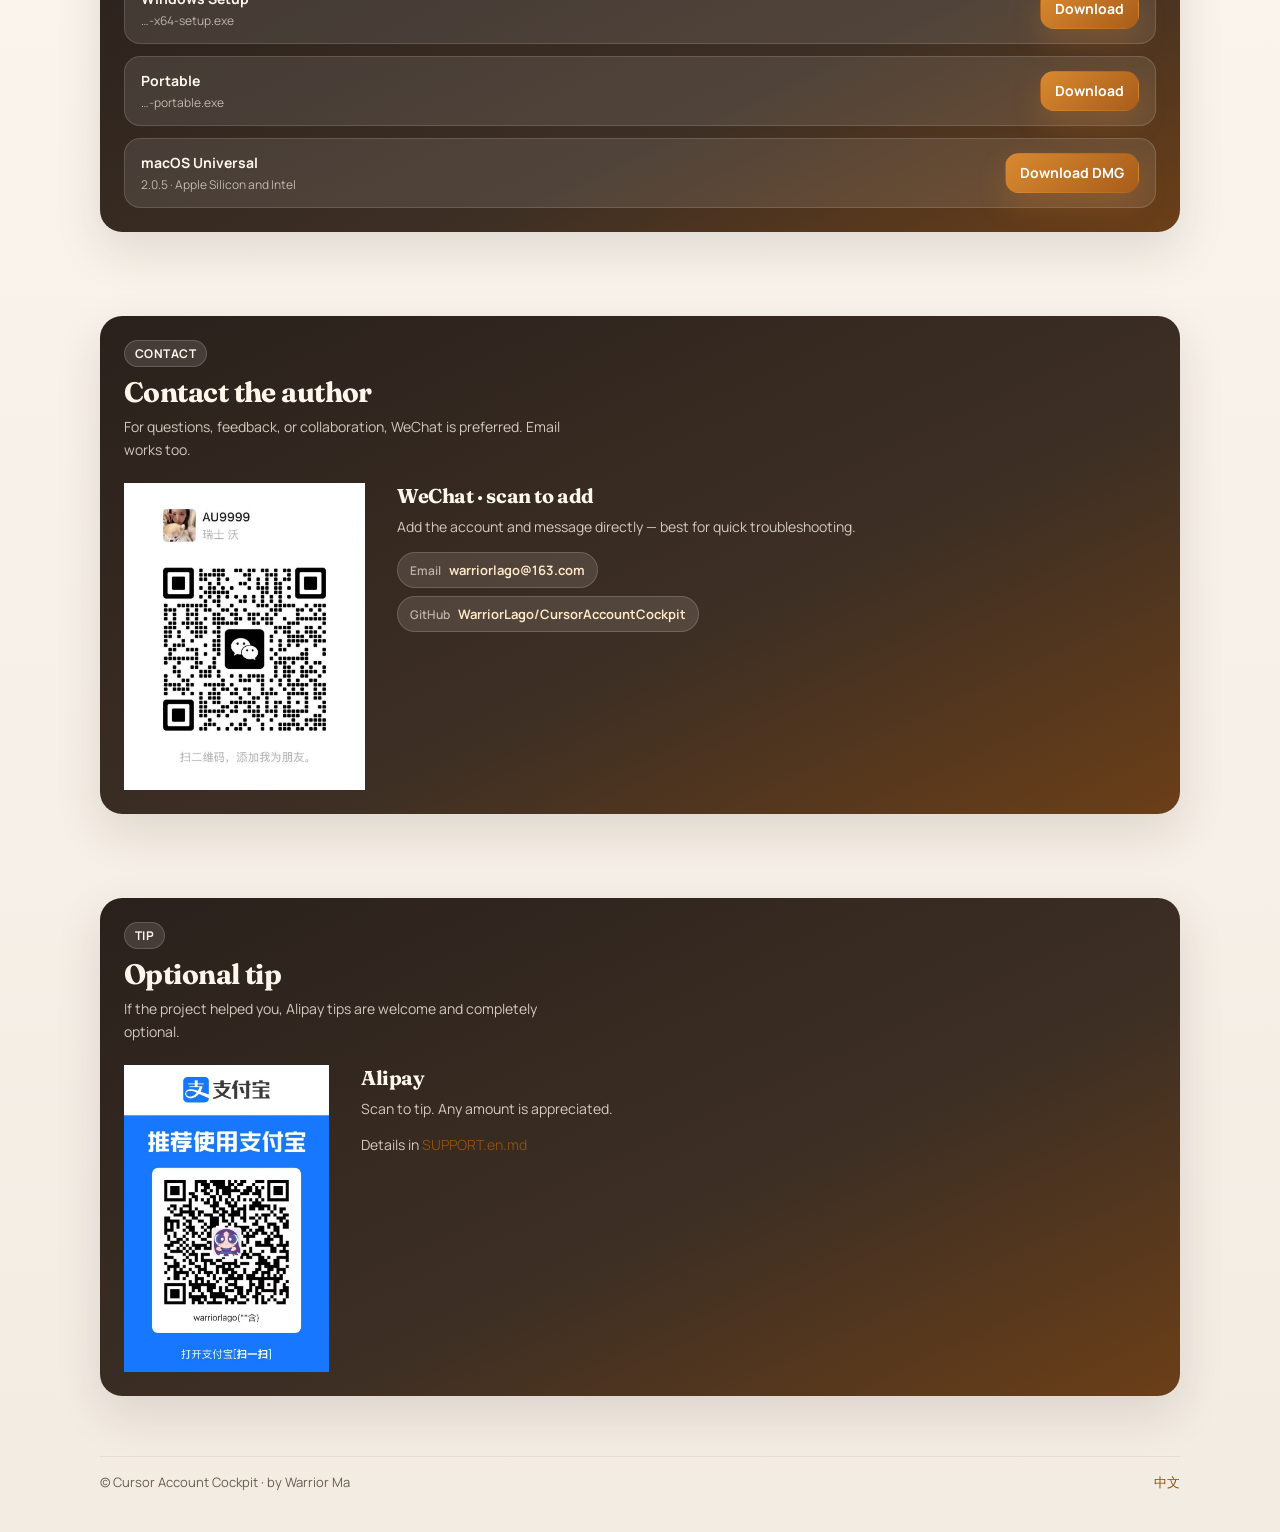
==== commit 0571d3e7: "release: publish Windows 0.2.53 GitHub OTA and update download pages" ====
--- a/en/index.html
+++ b/en/index.html
@@ -1,4 +1,4 @@
-﻿<!DOCTYPE html>
+<!DOCTYPE html>
 <html lang="en">
 <head>
   <meta charset="UTF-8" />
@@ -42,7 +42,7 @@
       </div>
       <p class="lead">
         Manage accounts on your machine: quotas, one-click switching, official invoice/receipt export, and local sessions.
-        Windows <strong>0.2.43</strong> · macOS <strong>2.0.5</strong>.
+        Windows <strong>0.2.53</strong> · macOS <strong>2.0.5</strong>.
       </p>
       <div id="platform-recommendation" aria-live="polite"><span>Detecting your platform…</span></div>
       <div class="actions">
@@ -84,11 +84,11 @@
         <div class="dl-grid">
           <div class="dl-item">
             <div><strong>Windows Setup</strong><span>…-x64-setup.exe</span></div>
-            <a class="btn btn-primary" href="https://github.com/WarriorLago/CursorAccountCockpit/releases/download/v0.2.43/Cursor-Account-Cockpit-0.2.43-x64-setup.exe">Download</a>
+            <a class="btn btn-primary" href="https://github.com/WarriorLago/CursorAccountCockpit/releases/download/v0.2.53/Cursor-Account-Cockpit-0.2.53-x64-setup.exe">Download</a>
           </div>
           <div class="dl-item">
             <div><strong>Portable</strong><span>…-portable.exe</span></div>
-            <a class="btn btn-primary" href="https://github.com/WarriorLago/CursorAccountCockpit/releases/download/v0.2.43/Cursor-Account-Cockpit-0.2.43-portable.exe">Download</a>
+            <a class="btn btn-primary" href="https://github.com/WarriorLago/CursorAccountCockpit/releases/download/v0.2.53/Cursor-Account-Cockpit-0.2.53-portable.exe">Download</a>
           </div>
           <div class="dl-item">
             <div><strong>macOS Universal</strong><span>2.0.5 · Apple Silicon and Intel</span></div>
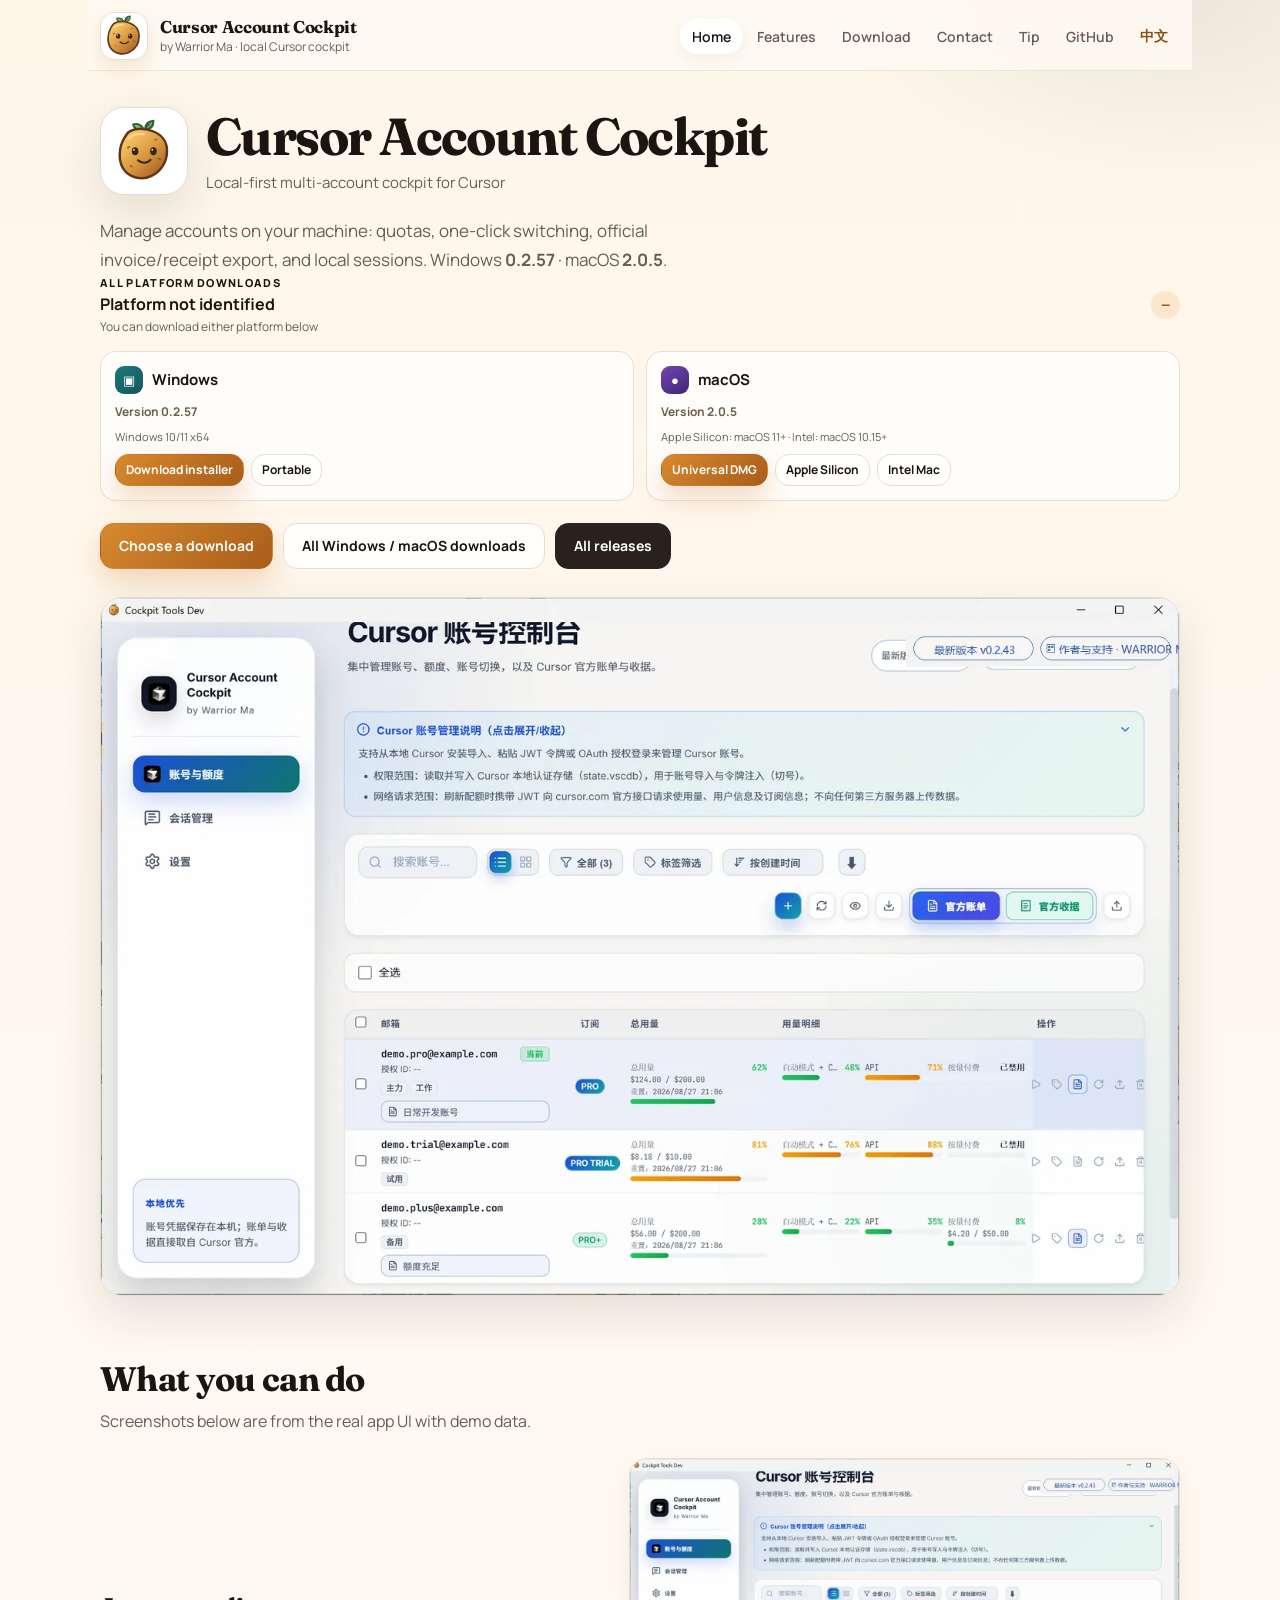
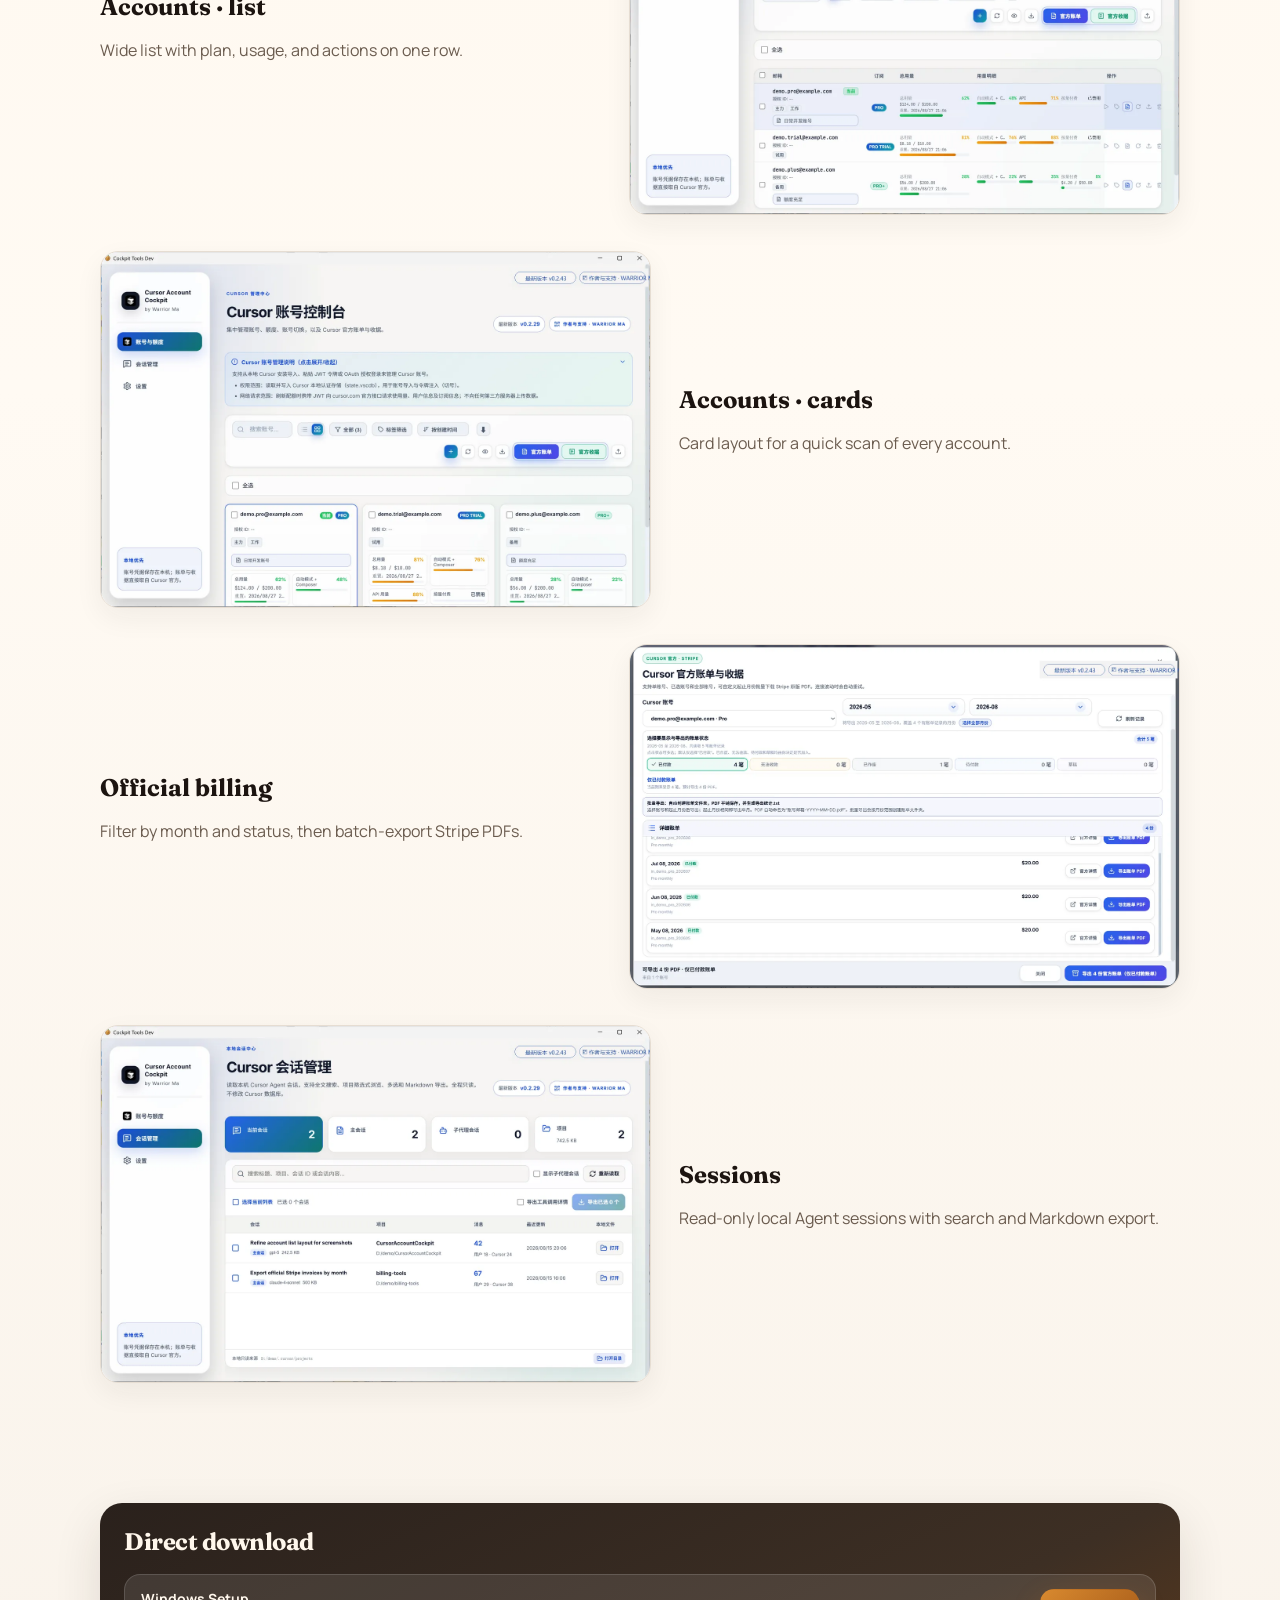
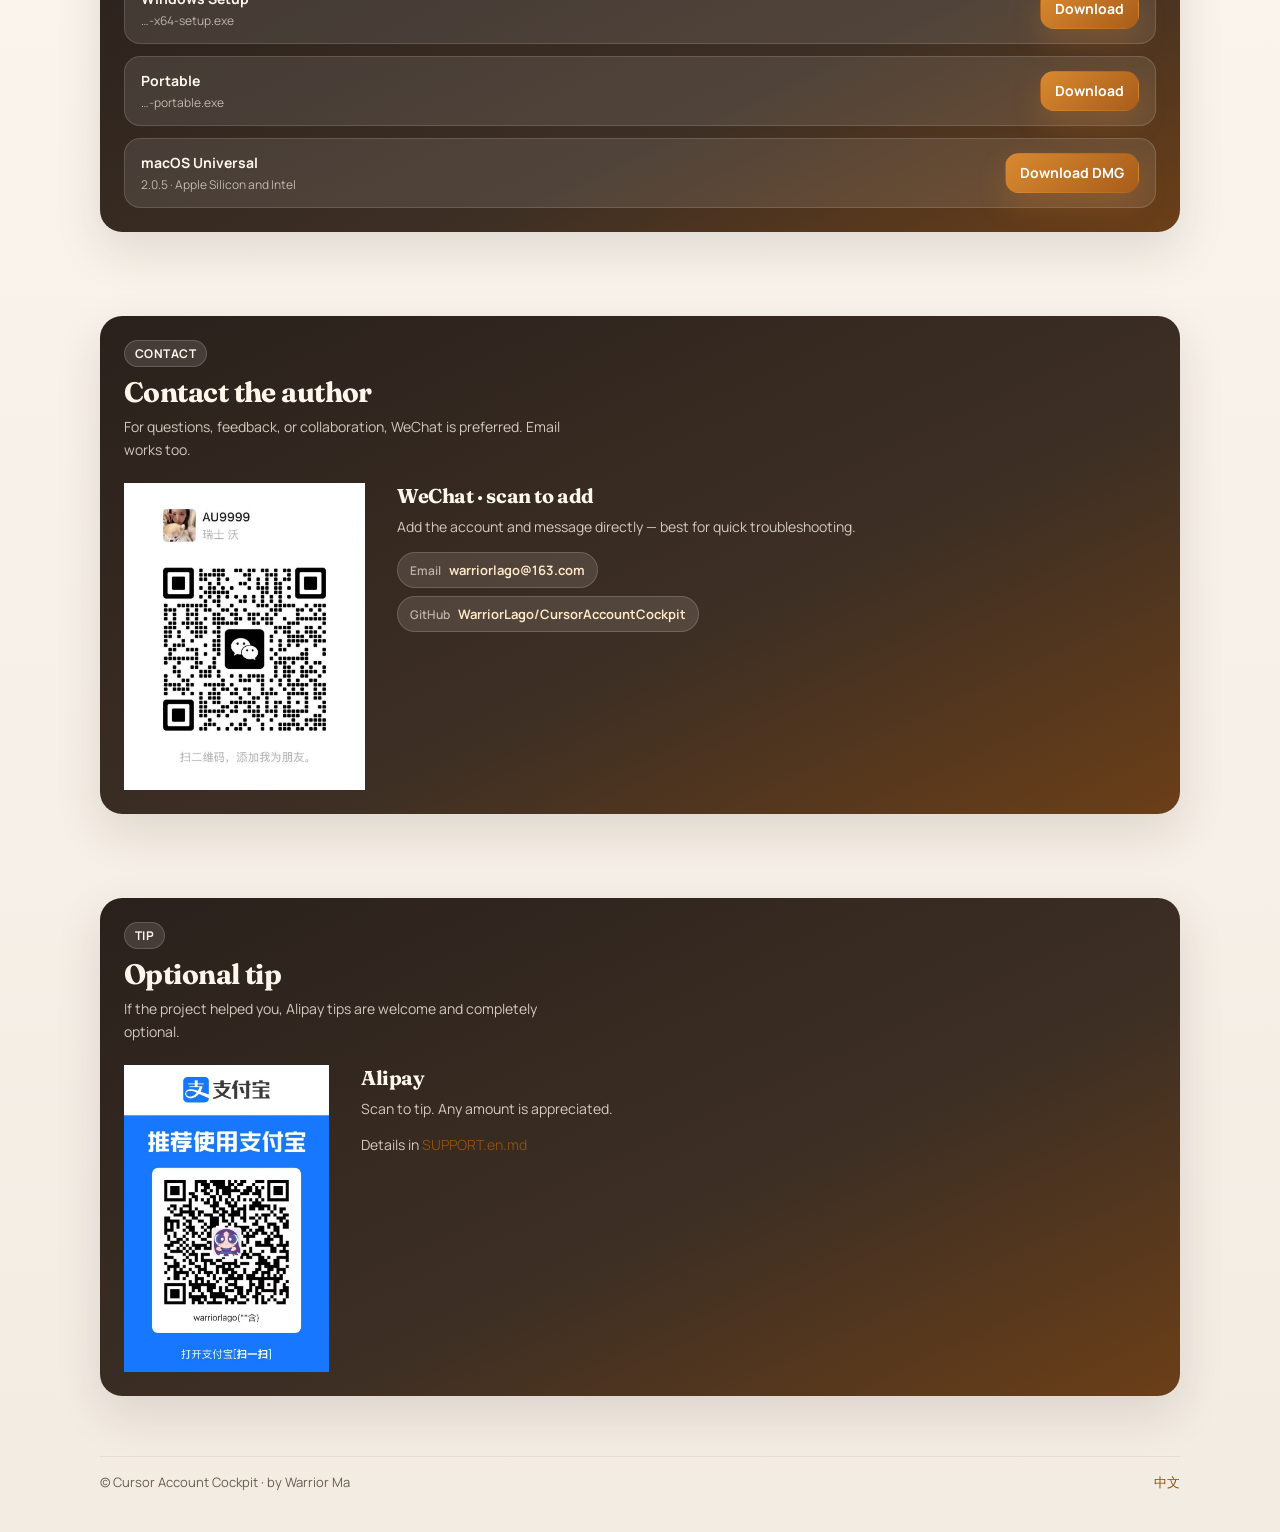
==== commit 69d9b2bf: "release: sync project pages for Windows 0.2.57" ====
--- a/en/index.html
+++ b/en/index.html
@@ -1,173 +1,173 @@
-<!DOCTYPE html>
-<html lang="en">
-<head>
-  <meta charset="UTF-8" />
-  <meta name="viewport" content="width=device-width, initial-scale=1" />
-  <title>Cursor Account Cockpit · Local Cursor account cockpit</title>
-  <meta name="description" content="Manage Cursor accounts locally: quotas, switching, billing export, sessions." />
-  <link rel="icon" href="../assets/potato.svg" type="image/svg+xml" />
-  <link rel="preconnect" href="https://fonts.googleapis.com" />
-  <link rel="preconnect" href="https://fonts.gstatic.com" crossorigin />
-  <link href="https://fonts.googleapis.com/css2?family=Fraunces:opsz,wght@9..144,650;9..144,700&family=Manrope:wght@400;600;700&display=swap" rel="stylesheet" />
-  <link rel="stylesheet" href="../assets/site.css?v=20260826img2" />
-</head>
-<body>
-  <div class="shell">
-    <header class="topnav">
-      <a class="brand" href="./">
-        <span class="brand-mark"><img src="../assets/potato.svg" alt="" width="48" height="48" /></span>
-        <span>
-          <strong>Cursor Account Cockpit</strong>
-          <em>by Warrior Ma · local Cursor cockpit</em>
-        </span>
-      </a>
-      <nav class="nav-links" aria-label="Primary">
-        <a class="active" href="./">Home</a>
-        <a href="features.html">Features</a>
-        <a href="download.html">Download</a>
-        <a href="#contact">Contact</a>
-        <a href="#tip">Tip</a>
-        <a href="https://github.com/WarriorLago/CursorAccountCockpit">GitHub</a>
-        <a class="lang-switch" href="../">中文</a>
-      </nav>
-    </header>
-
-    <section class="hero">
-      <div class="hero-brand">
-        <div class="hero-potato"><img src="../assets/potato.svg" alt="Cursor Account Cockpit" width="88" height="88" /></div>
-        <div>
-          <h1>Cursor Account Cockpit</h1>
-          <p>Local-first multi-account cockpit for Cursor</p>
-        </div>
-      </div>
-      <p class="lead">
-        Manage accounts on your machine: quotas, one-click switching, official invoice/receipt export, and local sessions.
-        Windows <strong>0.2.53</strong> · macOS <strong>2.0.5</strong>.
-      </p>
-      <div id="platform-recommendation" aria-live="polite"><span>Detecting your platform…</span></div>
-      <div class="actions">
-        <a class="btn btn-primary" data-smart-download="primary" data-download-page="download.html" href="download.html">Detect device and download</a>
-        <a class="btn btn-ghost" href="download.html">All Windows / macOS downloads</a>
-        <a class="btn btn-deep" href="download.html">All releases</a>
-      </div>
-      <div class="hero-shot">
-        <img src="../assets/images/accounts.webp?v=20260826r1" alt="Accounts list" width="1400" height="860" />
-      </div>
-    </section>
-
-    <section class="section" id="highlights">
-      <div class="section-head">
-        <h2>What you can do</h2>
-        <p>Screenshots below are from the real app UI with demo data.</p>
-      </div>
-      <article class="feature">
-        <div><h3>Accounts · list</h3><p>Wide list with plan, usage, and actions on one row.</p></div>
-        <div class="feature-media"><img loading="lazy" decoding="async" src="../assets/images/accounts.webp?v=20260826r1" alt="List view" /></div>
-      </article>
-      <article class="feature reverse">
-        <div><h3>Accounts · cards</h3><p>Card layout for a quick scan of every account.</p></div>
-        <div class="feature-media"><img loading="lazy" decoding="async" src="../assets/images/accounts-cards.webp?v=20260826r1" alt="Card view" /></div>
-      </article>
-      <article class="feature">
-        <div><h3>Official billing</h3><p>Filter by month and status, then batch-export Stripe PDFs.</p></div>
-        <div class="feature-media"><img loading="lazy" decoding="async" src="../assets/images/billing.webp?v=20260826r1" alt="Billing" /></div>
-      </article>
-      <article class="feature reverse">
-        <div><h3>Sessions</h3><p>Read-only local Agent sessions with search and Markdown export.</p></div>
-        <div class="feature-media"><img loading="lazy" decoding="async" src="../assets/images/sessions.webp?v=20260826r1" alt="Sessions" /></div>
-      </article>
-    </section>
-
-    <section class="section">
-      <div class="panel deep">
-        <h2>Direct download</h2>
-        <div class="dl-grid">
-          <div class="dl-item">
-            <div><strong>Windows Setup</strong><span>…-x64-setup.exe</span></div>
-            <a class="btn btn-primary" href="https://github.com/WarriorLago/CursorAccountCockpit/releases/download/v0.2.53/Cursor-Account-Cockpit-0.2.53-x64-setup.exe">Download</a>
-          </div>
-          <div class="dl-item">
-            <div><strong>Portable</strong><span>…-portable.exe</span></div>
-            <a class="btn btn-primary" href="https://github.com/WarriorLago/CursorAccountCockpit/releases/download/v0.2.53/Cursor-Account-Cockpit-0.2.53-portable.exe">Download</a>
-          </div>
-          <div class="dl-item">
-            <div><strong>macOS Universal</strong><span>2.0.5 · Apple Silicon and Intel</span></div>
-            <a class="btn btn-primary" href="https://github.com/WarriorLago/CursorAccountCockpit/releases/download/v2.0.5/Cursor-Account-Cockpit-2.0.5-macos-universal.dmg">Download DMG</a>
-          </div>
-        </div>
-      </div>
-    </section>
-
-    <section class="section" id="contact">
-      <div class="panel deep contact-band">
-        <div class="band-head">
-          <span class="eyebrow">CONTACT</span>
-          <h2>Contact the author</h2>
-          <p>For questions, feedback, or collaboration, WeChat is preferred. Email works too.</p>
-        </div>
-        <div class="contact-layout">
-          <div class="qr-frame">
-            <img
-              class="qr-wechat"
-              src="../assets/images/wechat.png"
-              alt="WeChat QR"
-              width="241"
-              height="307"
-              style="width:241px!important;height:307px!important;max-width:241px!important;max-height:307px!important;"
-            />
-          </div>
-          <div class="band-body">
-            <h3>WeChat · scan to add</h3>
-            <p>Add the account and message directly — best for quick troubleshooting.</p>
-            <div class="contact-channels">
-              <a class="channel" href="mailto:warriorlago@163.com">
-                <span class="channel-label">Email</span>
-                warriorlago@163.com
-              </a>
-              <a class="channel" href="https://github.com/WarriorLago/CursorAccountCockpit">
-                <span class="channel-label">GitHub</span>
-                WarriorLago/CursorAccountCockpit
-              </a>
-            </div>
-          </div>
-        </div>
-      </div>
-    </section>
-
-    <section class="section" id="tip">
-      <div class="panel deep tip-band">
-        <div class="band-head">
-          <span class="eyebrow">TIP</span>
-          <h2>Optional tip</h2>
-          <p>If the project helped you, Alipay tips are welcome and completely optional.</p>
-        </div>
-        <div class="tip-layout">
-          <div class="qr-frame">
-            <img
-              class="qr-alipay"
-              src="../assets/images/alipay.png"
-              alt="Alipay QR"
-              width="205"
-              height="307"
-              style="width:205px!important;height:307px!important;max-width:205px!important;max-height:307px!important;"
-            />
-          </div>
-          <div class="band-body">
-            <h3>Alipay</h3>
-            <p>Scan to tip. Any amount is appreciated.</p>
-            <p class="tip-note">Details in <a href="https://github.com/WarriorLago/CursorAccountCockpit/blob/main/docs/SUPPORT.en.md">SUPPORT.en.md</a></p>
-          </div>
-        </div>
-      </div>
-    </section>
-
-    <footer class="site-footer">
-      <div class="row">
-        <span>© Cursor Account Cockpit · by Warrior Ma</span>
-        <a href="../">中文</a>
-      </div>
-    </footer>
-  </div>
-  <script src="../assets/platform-recommendation.js?v=20260825dnd1" defer></script>
-</body>
-</html>
+<!DOCTYPE html>
+<html lang="en">
+<head>
+  <meta charset="UTF-8" />
+  <meta name="viewport" content="width=device-width, initial-scale=1" />
+  <title>Cursor Account Cockpit · Local Cursor account cockpit</title>
+  <meta name="description" content="Manage Cursor accounts locally: quotas, switching, billing export, sessions." />
+  <link rel="icon" href="../assets/potato.svg" type="image/svg+xml" />
+  <link rel="preconnect" href="https://fonts.googleapis.com" />
+  <link rel="preconnect" href="https://fonts.gstatic.com" crossorigin />
+  <link href="https://fonts.googleapis.com/css2?family=Fraunces:opsz,wght@9..144,650;9..144,700&family=Manrope:wght@400;600;700&display=swap" rel="stylesheet" />
+  <link rel="stylesheet" href="../assets/site.css?v=20260826img2" />
+</head>
+<body>
+  <div class="shell">
+    <header class="topnav">
+      <a class="brand" href="./">
+        <span class="brand-mark"><img src="../assets/potato.svg" alt="" width="48" height="48" /></span>
+        <span>
+          <strong>Cursor Account Cockpit</strong>
+          <em>by Warrior Ma · local Cursor cockpit</em>
+        </span>
+      </a>
+      <nav class="nav-links" aria-label="Primary">
+        <a class="active" href="./">Home</a>
+        <a href="features.html">Features</a>
+        <a href="download.html">Download</a>
+        <a href="#contact">Contact</a>
+        <a href="#tip">Tip</a>
+        <a href="https://github.com/WarriorLago/CursorAccountCockpit">GitHub</a>
+        <a class="lang-switch" href="../">中文</a>
+      </nav>
+    </header>
+
+    <section class="hero">
+      <div class="hero-brand">
+        <div class="hero-potato"><img src="../assets/potato.svg" alt="Cursor Account Cockpit" width="88" height="88" /></div>
+        <div>
+          <h1>Cursor Account Cockpit</h1>
+          <p>Local-first multi-account cockpit for Cursor</p>
+        </div>
+      </div>
+      <p class="lead">
+        Manage accounts on your machine: quotas, one-click switching, official invoice/receipt export, and local sessions.
+        Windows <strong>0.2.57</strong> · macOS <strong>2.0.5</strong>.
+      </p>
+      <div id="platform-recommendation" aria-live="polite"><span>Detecting your platform…</span></div>
+      <div class="actions">
+        <a class="btn btn-primary" data-smart-download="primary" data-download-page="download.html" href="download.html">Detect device and download</a>
+        <a class="btn btn-ghost" href="download.html">All Windows / macOS downloads</a>
+        <a class="btn btn-deep" href="download.html">All releases</a>
+      </div>
+      <div class="hero-shot">
+        <img src="../assets/images/accounts.webp?v=20260826r1" alt="Accounts list" width="1400" height="860" />
+      </div>
+    </section>
+
+    <section class="section" id="highlights">
+      <div class="section-head">
+        <h2>What you can do</h2>
+        <p>Screenshots below are from the real app UI with demo data.</p>
+      </div>
+      <article class="feature">
+        <div><h3>Accounts · list</h3><p>Wide list with plan, usage, and actions on one row.</p></div>
+        <div class="feature-media"><img loading="lazy" decoding="async" src="../assets/images/accounts.webp?v=20260826r1" alt="List view" /></div>
+      </article>
+      <article class="feature reverse">
+        <div><h3>Accounts · cards</h3><p>Card layout for a quick scan of every account.</p></div>
+        <div class="feature-media"><img loading="lazy" decoding="async" src="../assets/images/accounts-cards.webp?v=20260826r1" alt="Card view" /></div>
+      </article>
+      <article class="feature">
+        <div><h3>Official billing</h3><p>Filter by month and status, then batch-export Stripe PDFs.</p></div>
+        <div class="feature-media"><img loading="lazy" decoding="async" src="../assets/images/billing.webp?v=20260826r1" alt="Billing" /></div>
+      </article>
+      <article class="feature reverse">
+        <div><h3>Sessions</h3><p>Read-only local Agent sessions with search and Markdown export.</p></div>
+        <div class="feature-media"><img loading="lazy" decoding="async" src="../assets/images/sessions.webp?v=20260826r1" alt="Sessions" /></div>
+      </article>
+    </section>
+
+    <section class="section">
+      <div class="panel deep">
+        <h2>Direct download</h2>
+        <div class="dl-grid">
+          <div class="dl-item">
+            <div><strong>Windows Setup</strong><span>…-x64-setup.exe</span></div>
+            <a class="btn btn-primary" href="https://github.com/WarriorLago/CursorAccountCockpit/releases/download/v0.2.57/Cursor-Account-Cockpit-0.2.57-x64-setup.exe">Download</a>
+          </div>
+          <div class="dl-item">
+            <div><strong>Portable</strong><span>…-portable.exe</span></div>
+            <a class="btn btn-primary" href="https://github.com/WarriorLago/CursorAccountCockpit/releases/download/v0.2.57/Cursor-Account-Cockpit-0.2.57-portable.exe">Download</a>
+          </div>
+          <div class="dl-item">
+            <div><strong>macOS Universal</strong><span>2.0.5 · Apple Silicon and Intel</span></div>
+            <a class="btn btn-primary" href="https://github.com/WarriorLago/CursorAccountCockpit/releases/download/v2.0.5/Cursor-Account-Cockpit-2.0.5-macos-universal.dmg">Download DMG</a>
+          </div>
+        </div>
+      </div>
+    </section>
+
+    <section class="section" id="contact">
+      <div class="panel deep contact-band">
+        <div class="band-head">
+          <span class="eyebrow">CONTACT</span>
+          <h2>Contact the author</h2>
+          <p>For questions, feedback, or collaboration, WeChat is preferred. Email works too.</p>
+        </div>
+        <div class="contact-layout">
+          <div class="qr-frame">
+            <img
+              class="qr-wechat"
+              src="../assets/images/wechat.png"
+              alt="WeChat QR"
+              width="241"
+              height="307"
+              style="width:241px!important;height:307px!important;max-width:241px!important;max-height:307px!important;"
+            />
+          </div>
+          <div class="band-body">
+            <h3>WeChat · scan to add</h3>
+            <p>Add the account and message directly — best for quick troubleshooting.</p>
+            <div class="contact-channels">
+              <a class="channel" href="mailto:warriorlago@163.com">
+                <span class="channel-label">Email</span>
+                warriorlago@163.com
+              </a>
+              <a class="channel" href="https://github.com/WarriorLago/CursorAccountCockpit">
+                <span class="channel-label">GitHub</span>
+                WarriorLago/CursorAccountCockpit
+              </a>
+            </div>
+          </div>
+        </div>
+      </div>
+    </section>
+
+    <section class="section" id="tip">
+      <div class="panel deep tip-band">
+        <div class="band-head">
+          <span class="eyebrow">TIP</span>
+          <h2>Optional tip</h2>
+          <p>If the project helped you, Alipay tips are welcome and completely optional.</p>
+        </div>
+        <div class="tip-layout">
+          <div class="qr-frame">
+            <img
+              class="qr-alipay"
+              src="../assets/images/alipay.png"
+              alt="Alipay QR"
+              width="205"
+              height="307"
+              style="width:205px!important;height:307px!important;max-width:205px!important;max-height:307px!important;"
+            />
+          </div>
+          <div class="band-body">
+            <h3>Alipay</h3>
+            <p>Scan to tip. Any amount is appreciated.</p>
+            <p class="tip-note">Details in <a href="https://github.com/WarriorLago/CursorAccountCockpit/blob/main/docs/SUPPORT.en.md">SUPPORT.en.md</a></p>
+          </div>
+        </div>
+      </div>
+    </section>
+
+    <footer class="site-footer">
+      <div class="row">
+        <span>© Cursor Account Cockpit · by Warrior Ma</span>
+        <a href="../">中文</a>
+      </div>
+    </footer>
+  </div>
+  <script src="../assets/platform-recommendation.js?v=20260825dnd1" defer></script>
+</body>
+</html>
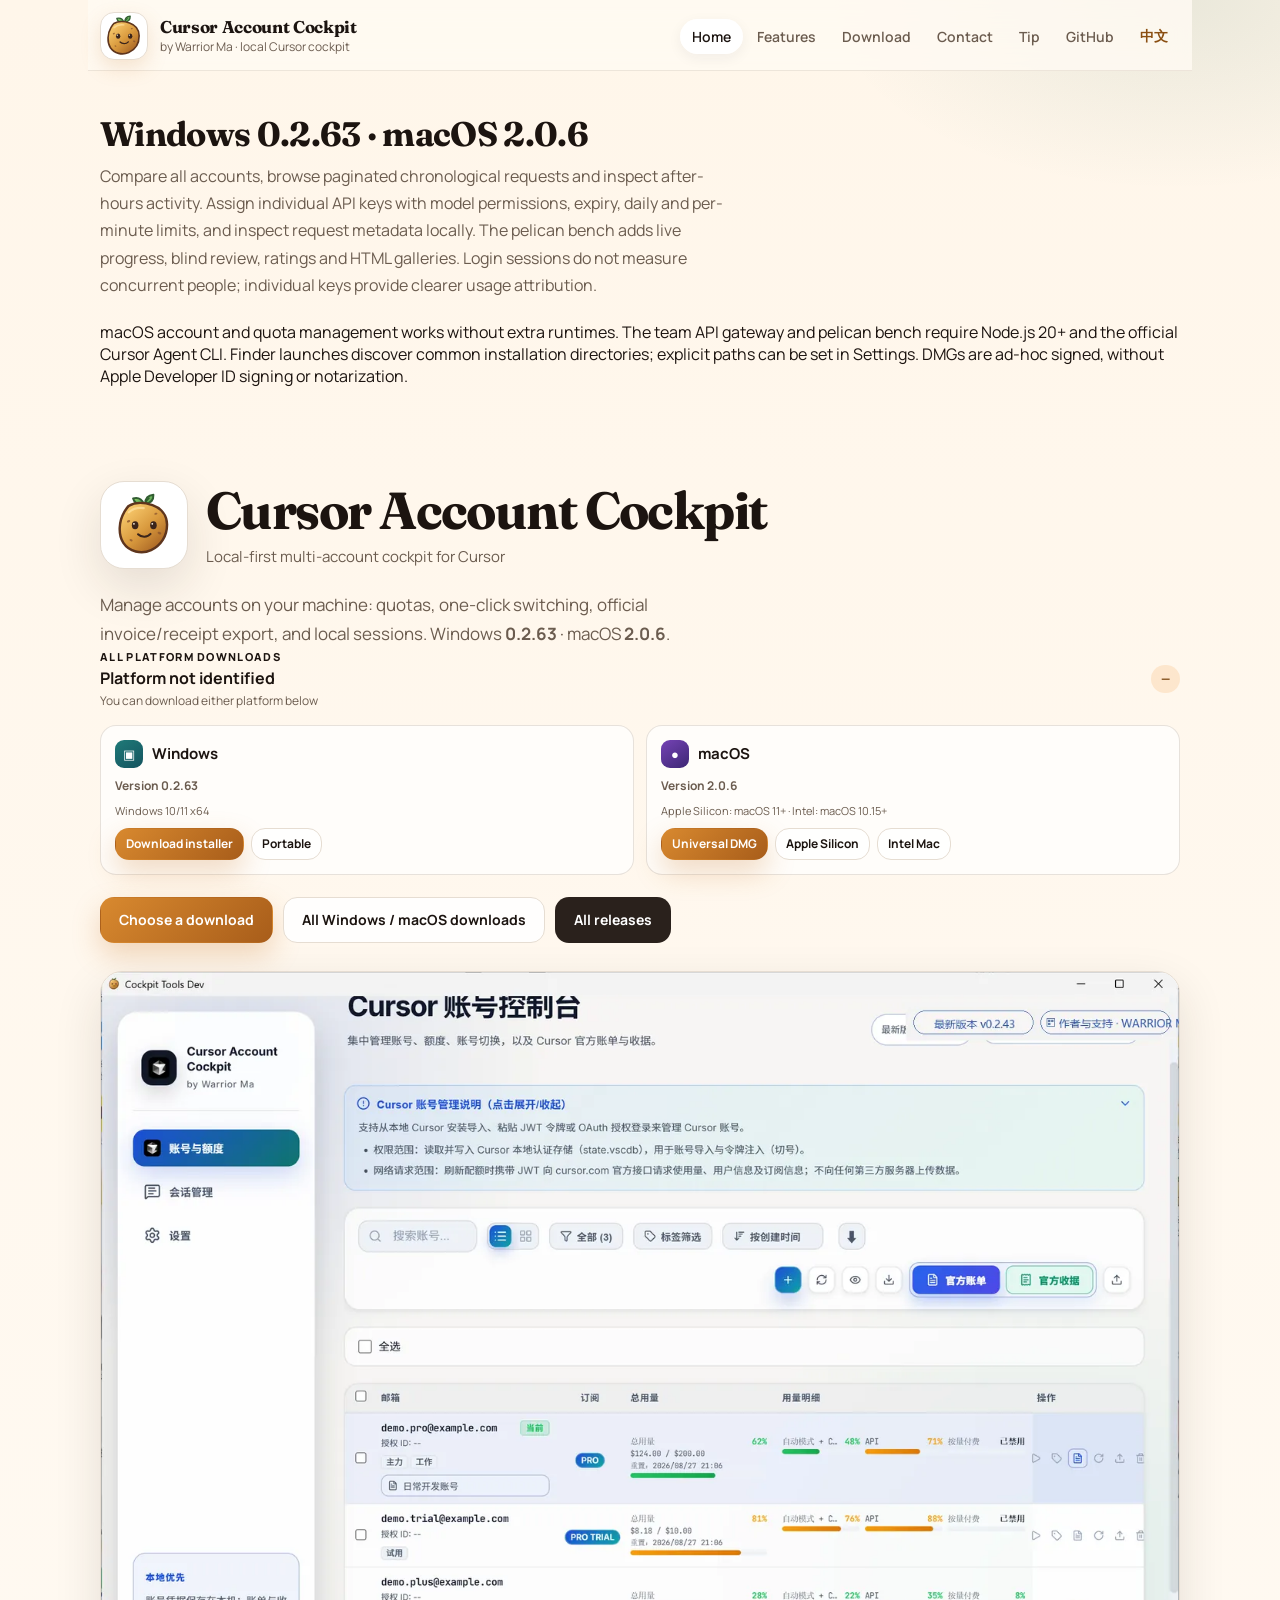
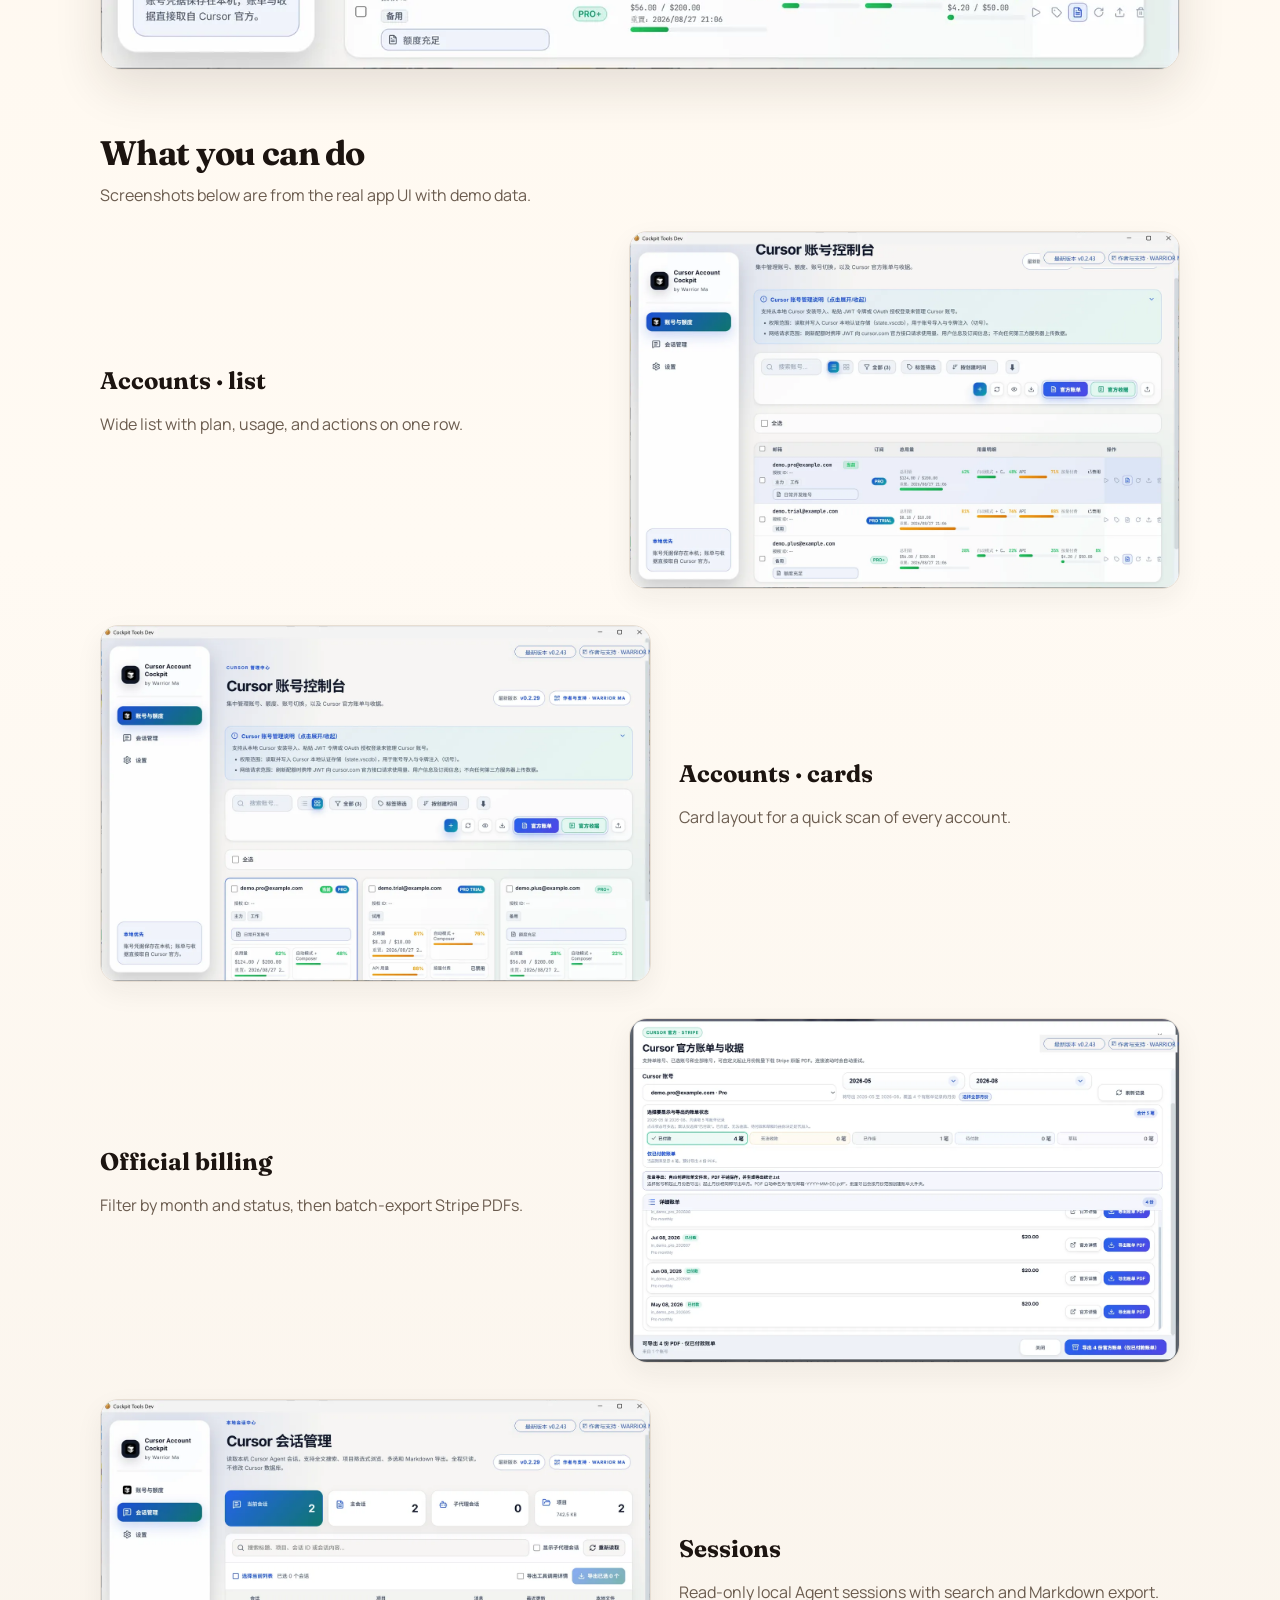
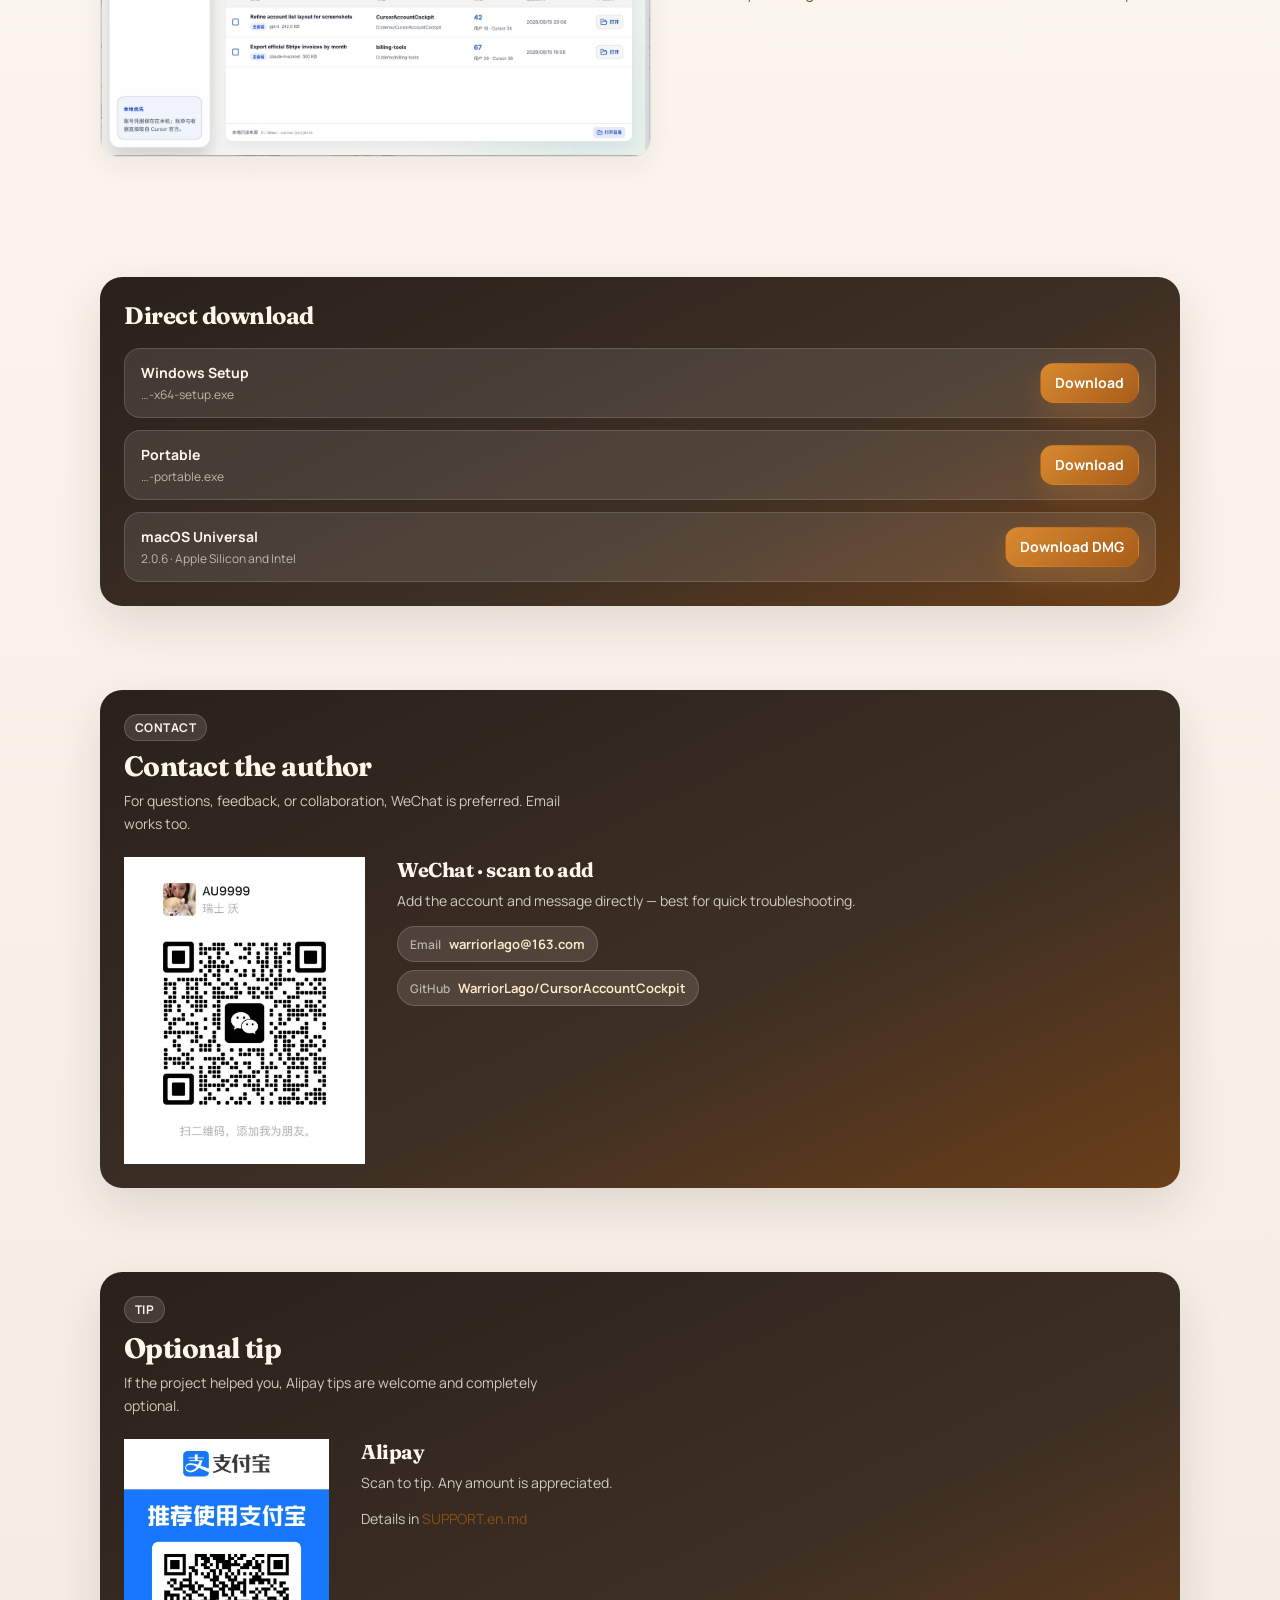
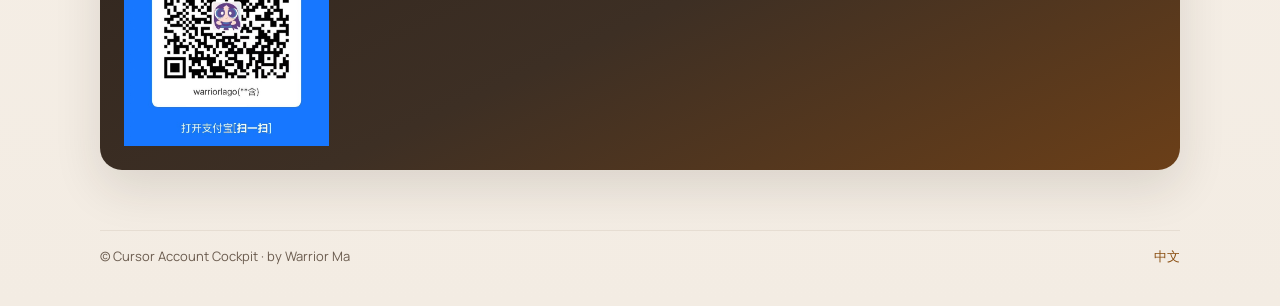
==== commit 83311879: "release: publish Windows 0.2.63 and macOS 2.0.6 website and OTA" ====
--- a/en/index.html
+++ b/en/index.html
@@ -32,6 +32,8 @@
       </nav>
     </header>
 
+    <section class="section"><div class="section-head"><h2>Windows 0.2.63 · macOS 2.0.6</h2><p>Compare all accounts, browse paginated chronological requests and inspect after-hours activity. Assign individual API keys with model permissions, expiry, daily and per-minute limits, and inspect request metadata locally. The pelican bench adds live progress, blind review, ratings and HTML galleries. Login sessions do not measure concurrent people; individual keys provide clearer usage attribution.</p></div><p>macOS account and quota management works without extra runtimes. The team API gateway and pelican bench require Node.js 20+ and the official Cursor Agent CLI. Finder launches discover common installation directories; explicit paths can be set in Settings. DMGs are ad-hoc signed, without Apple Developer ID signing or notarization.</p></section>
+
     <section class="hero">
       <div class="hero-brand">
         <div class="hero-potato"><img src="../assets/potato.svg" alt="Cursor Account Cockpit" width="88" height="88" /></div>
@@ -42,7 +44,7 @@
       </div>
       <p class="lead">
         Manage accounts on your machine: quotas, one-click switching, official invoice/receipt export, and local sessions.
-        Windows <strong>0.2.57</strong> · macOS <strong>2.0.5</strong>.
+        Windows <strong>0.2.63</strong> · macOS <strong>2.0.6</strong>.
       </p>
       <div id="platform-recommendation" aria-live="polite"><span>Detecting your platform…</span></div>
       <div class="actions">
@@ -84,15 +86,15 @@
         <div class="dl-grid">
           <div class="dl-item">
             <div><strong>Windows Setup</strong><span>…-x64-setup.exe</span></div>
-            <a class="btn btn-primary" href="https://github.com/WarriorLago/CursorAccountCockpit/releases/download/v0.2.57/Cursor-Account-Cockpit-0.2.57-x64-setup.exe">Download</a>
+            <a class="btn btn-primary" href="https://github.com/WarriorLago/CursorAccountCockpit/releases/download/v0.2.63/Cursor-Account-Cockpit-0.2.63-x64-setup.exe">Download</a>
           </div>
           <div class="dl-item">
             <div><strong>Portable</strong><span>…-portable.exe</span></div>
-            <a class="btn btn-primary" href="https://github.com/WarriorLago/CursorAccountCockpit/releases/download/v0.2.57/Cursor-Account-Cockpit-0.2.57-portable.exe">Download</a>
+            <a class="btn btn-primary" href="https://github.com/WarriorLago/CursorAccountCockpit/releases/download/v0.2.63/Cursor-Account-Cockpit-0.2.63-portable.exe">Download</a>
           </div>
           <div class="dl-item">
-            <div><strong>macOS Universal</strong><span>2.0.5 · Apple Silicon and Intel</span></div>
-            <a class="btn btn-primary" href="https://github.com/WarriorLago/CursorAccountCockpit/releases/download/v2.0.5/Cursor-Account-Cockpit-2.0.5-macos-universal.dmg">Download DMG</a>
+            <div><strong>macOS Universal</strong><span>2.0.6 · Apple Silicon and Intel</span></div>
+            <a class="btn btn-primary" href="https://github.com/WarriorLago/CursorAccountCockpit/releases/download/v2.0.6/Cursor-Account-Cockpit-2.0.6-macos-universal.dmg">Download DMG</a>
           </div>
         </div>
       </div>
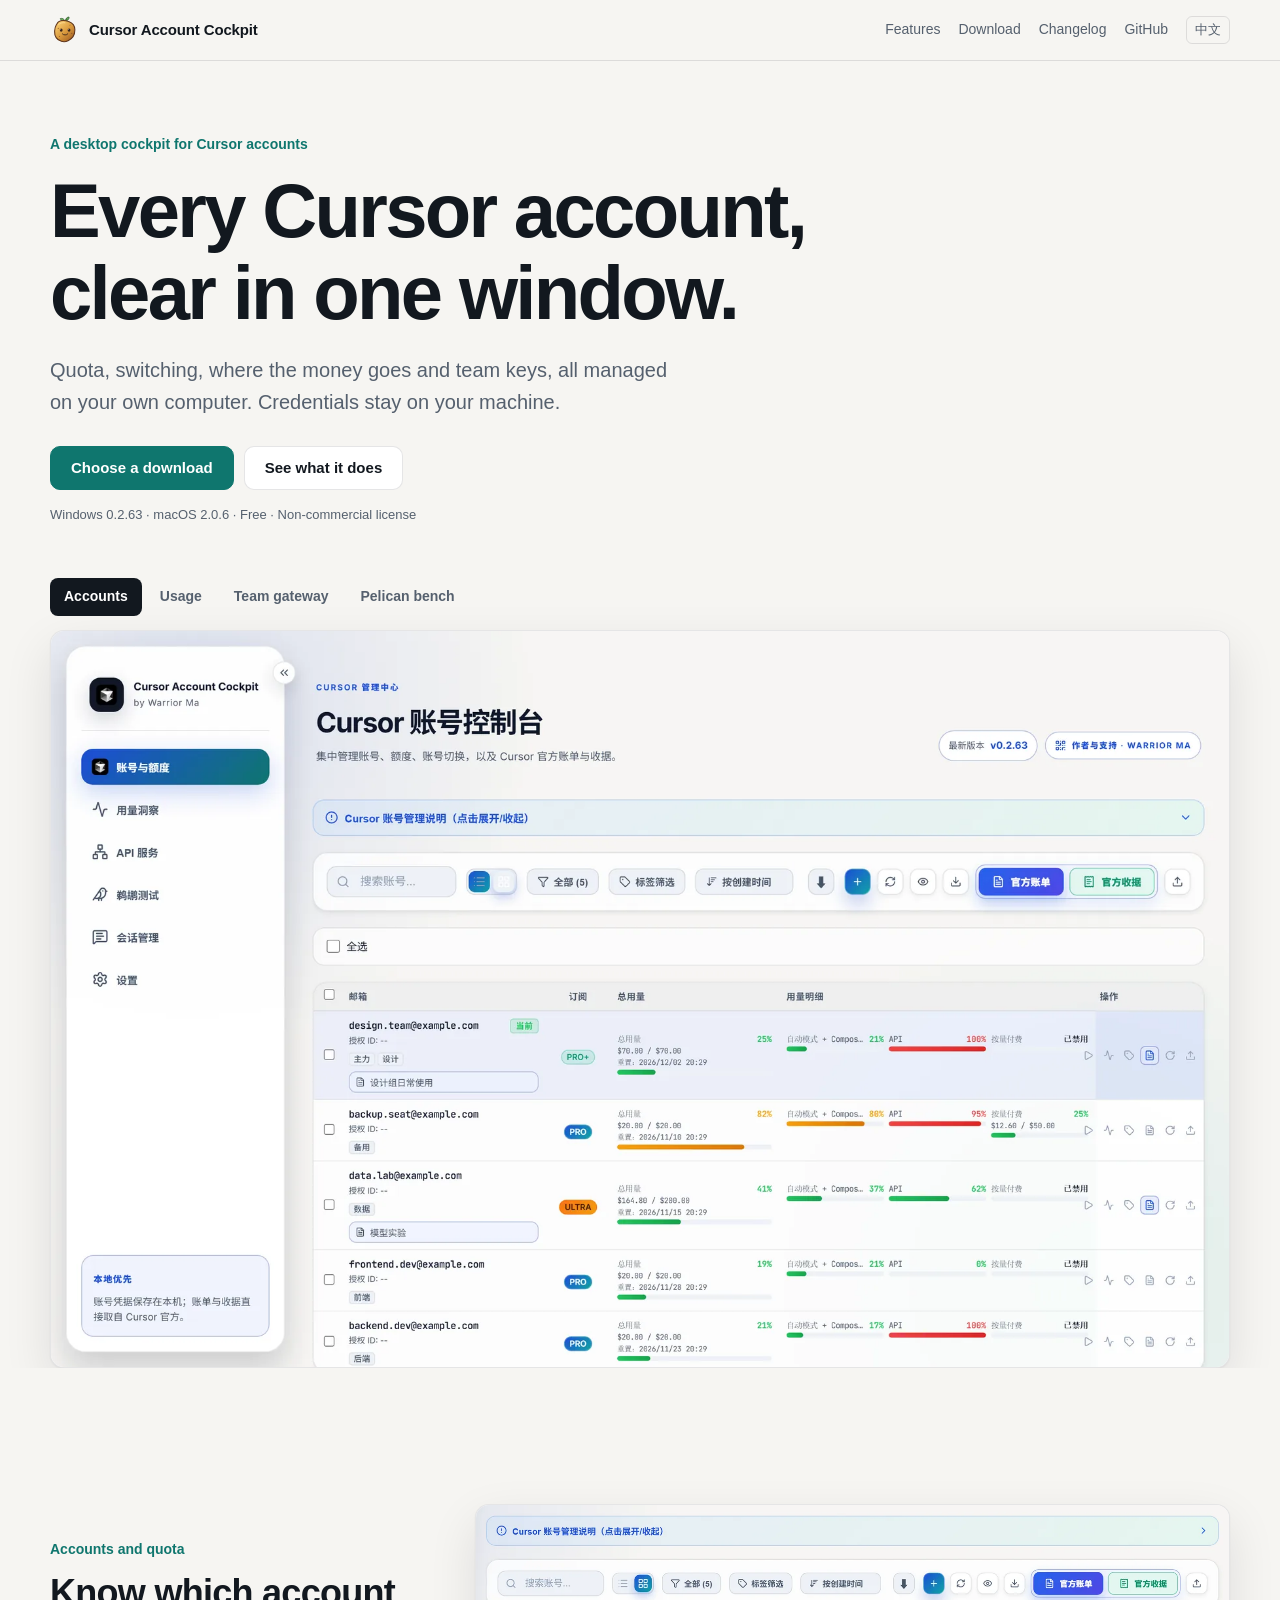
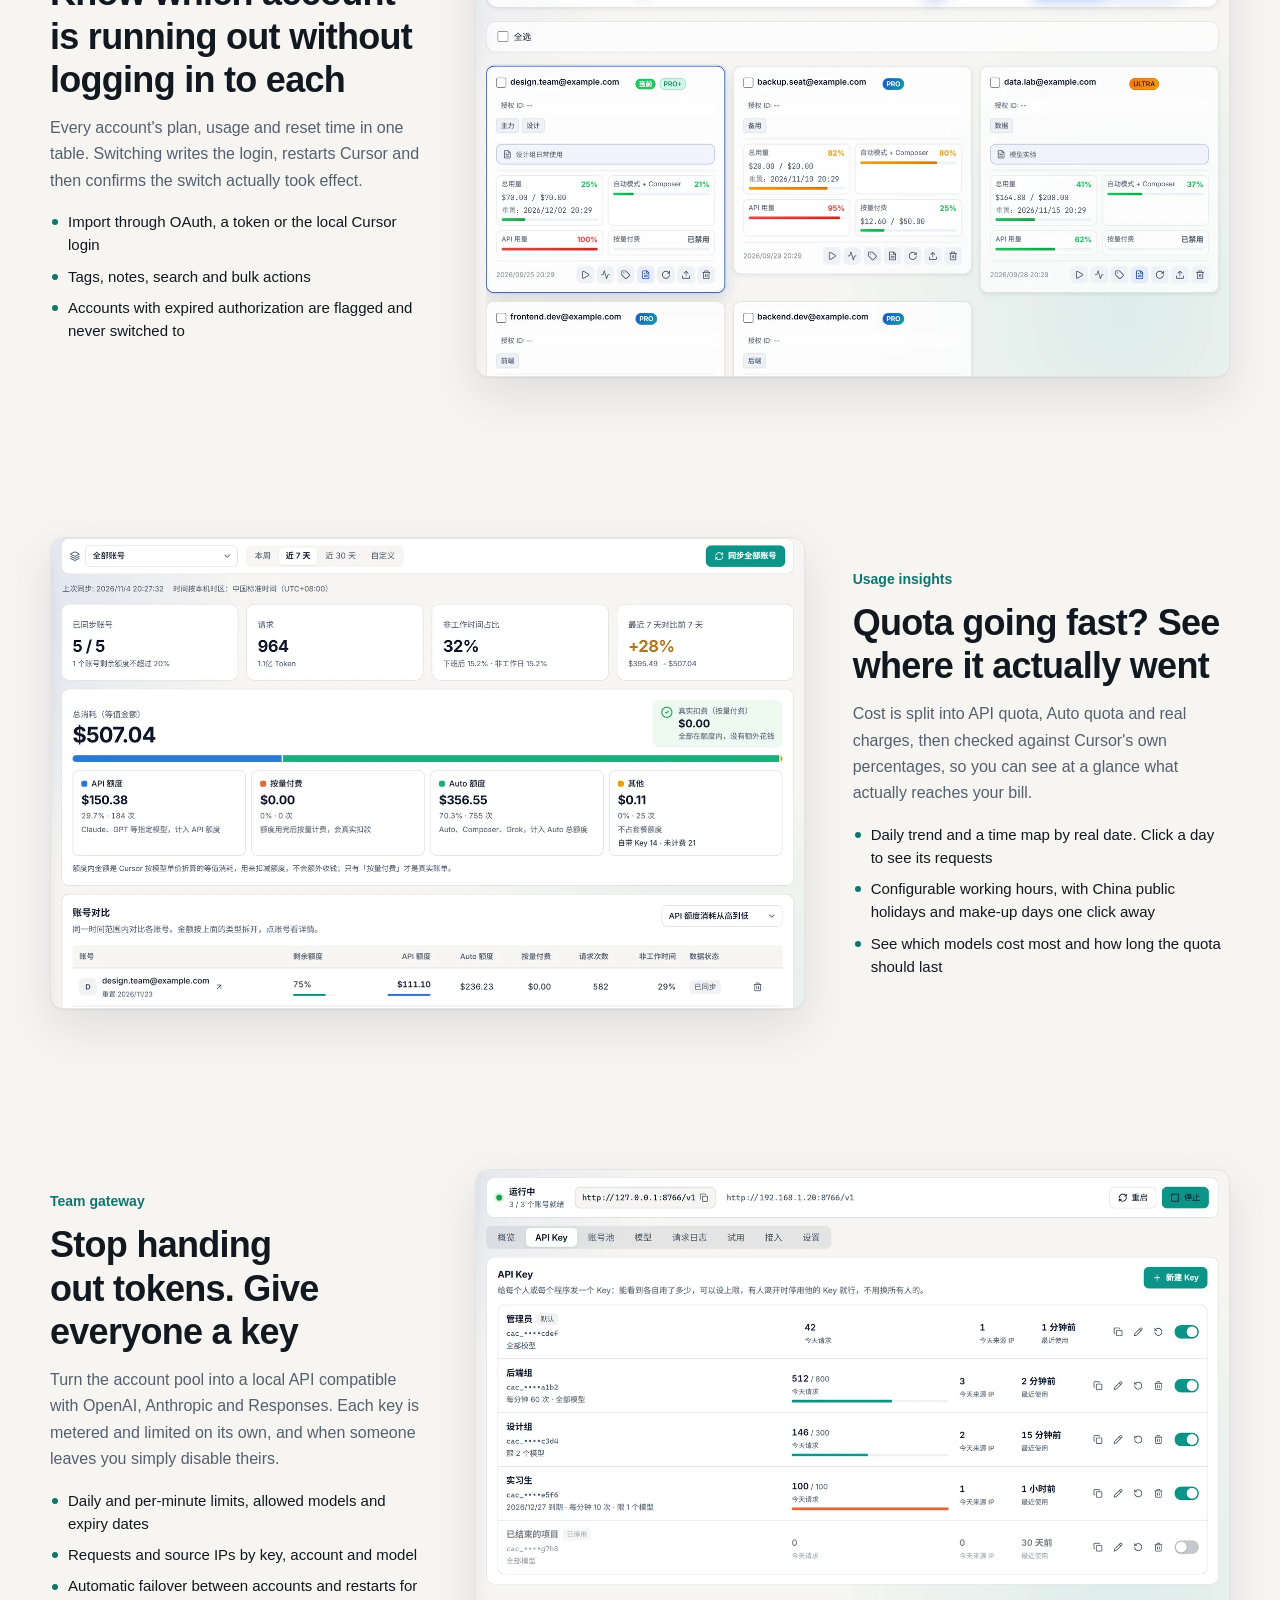
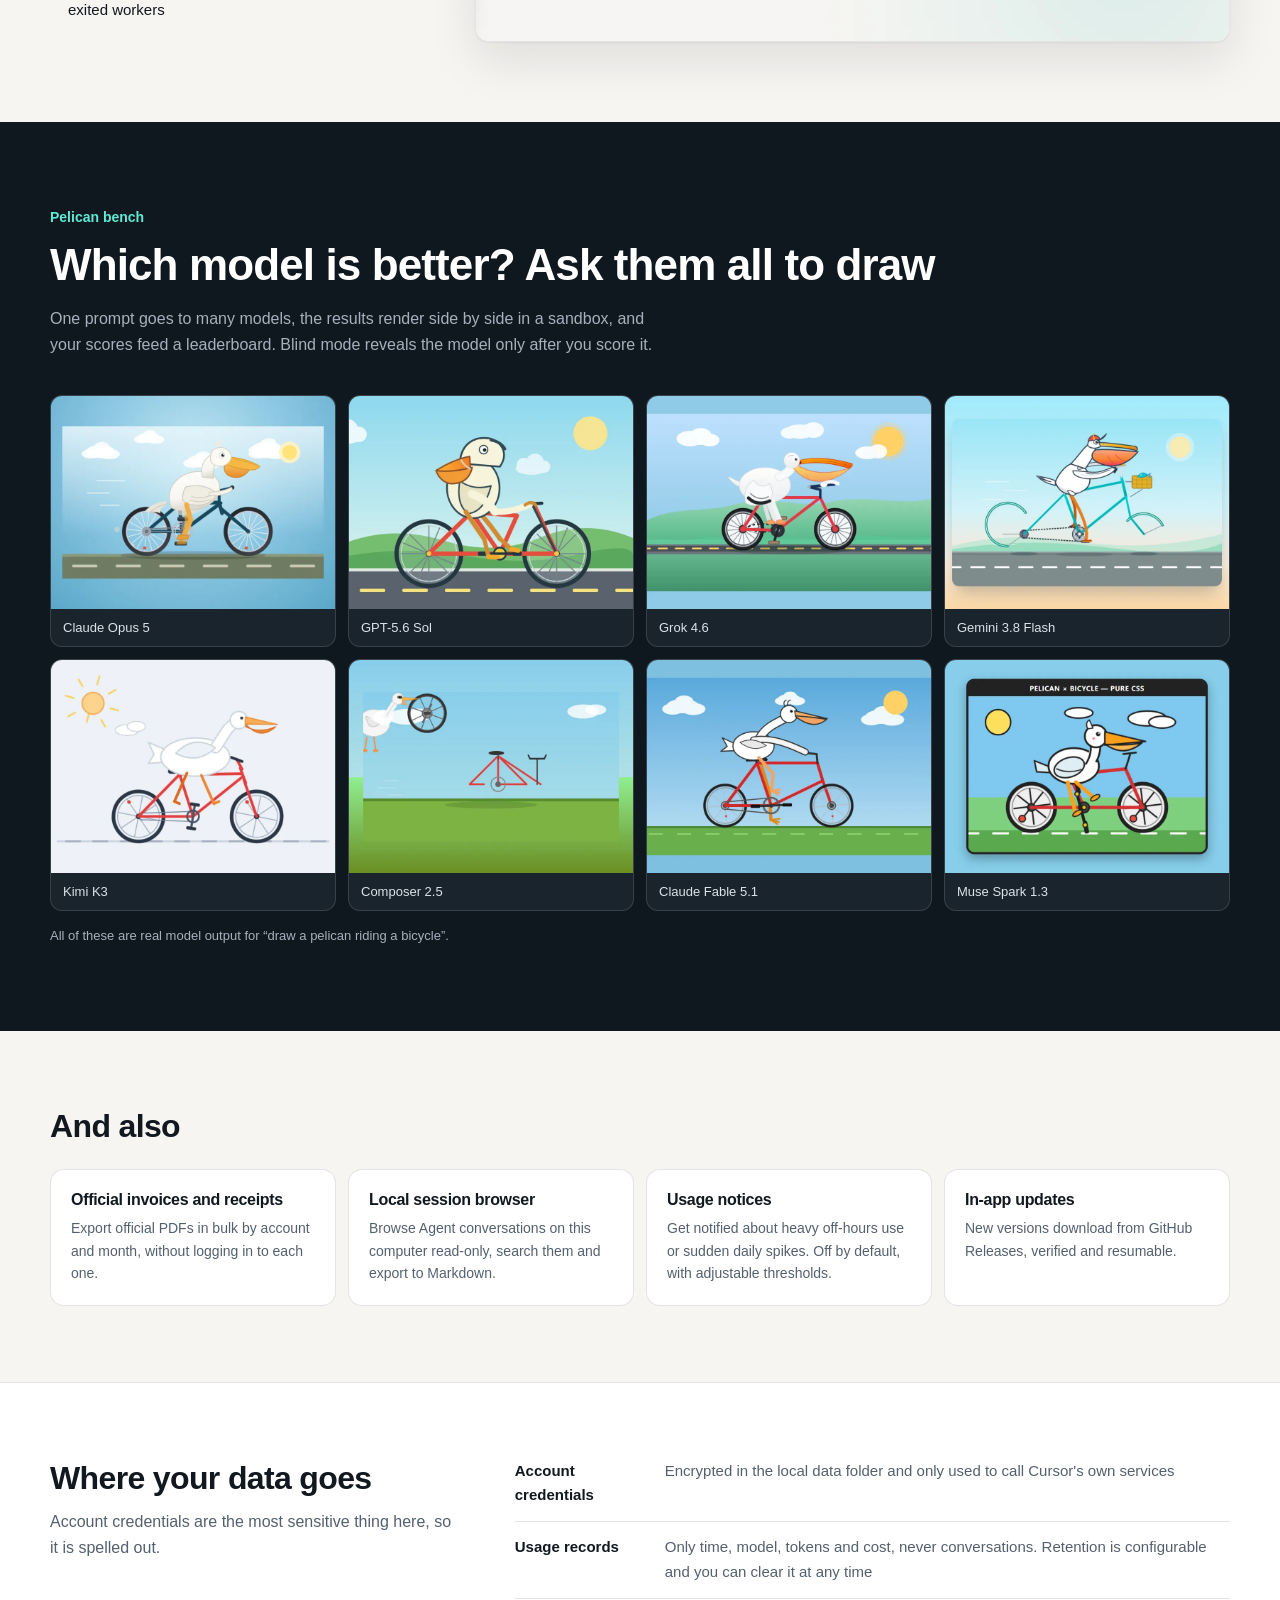
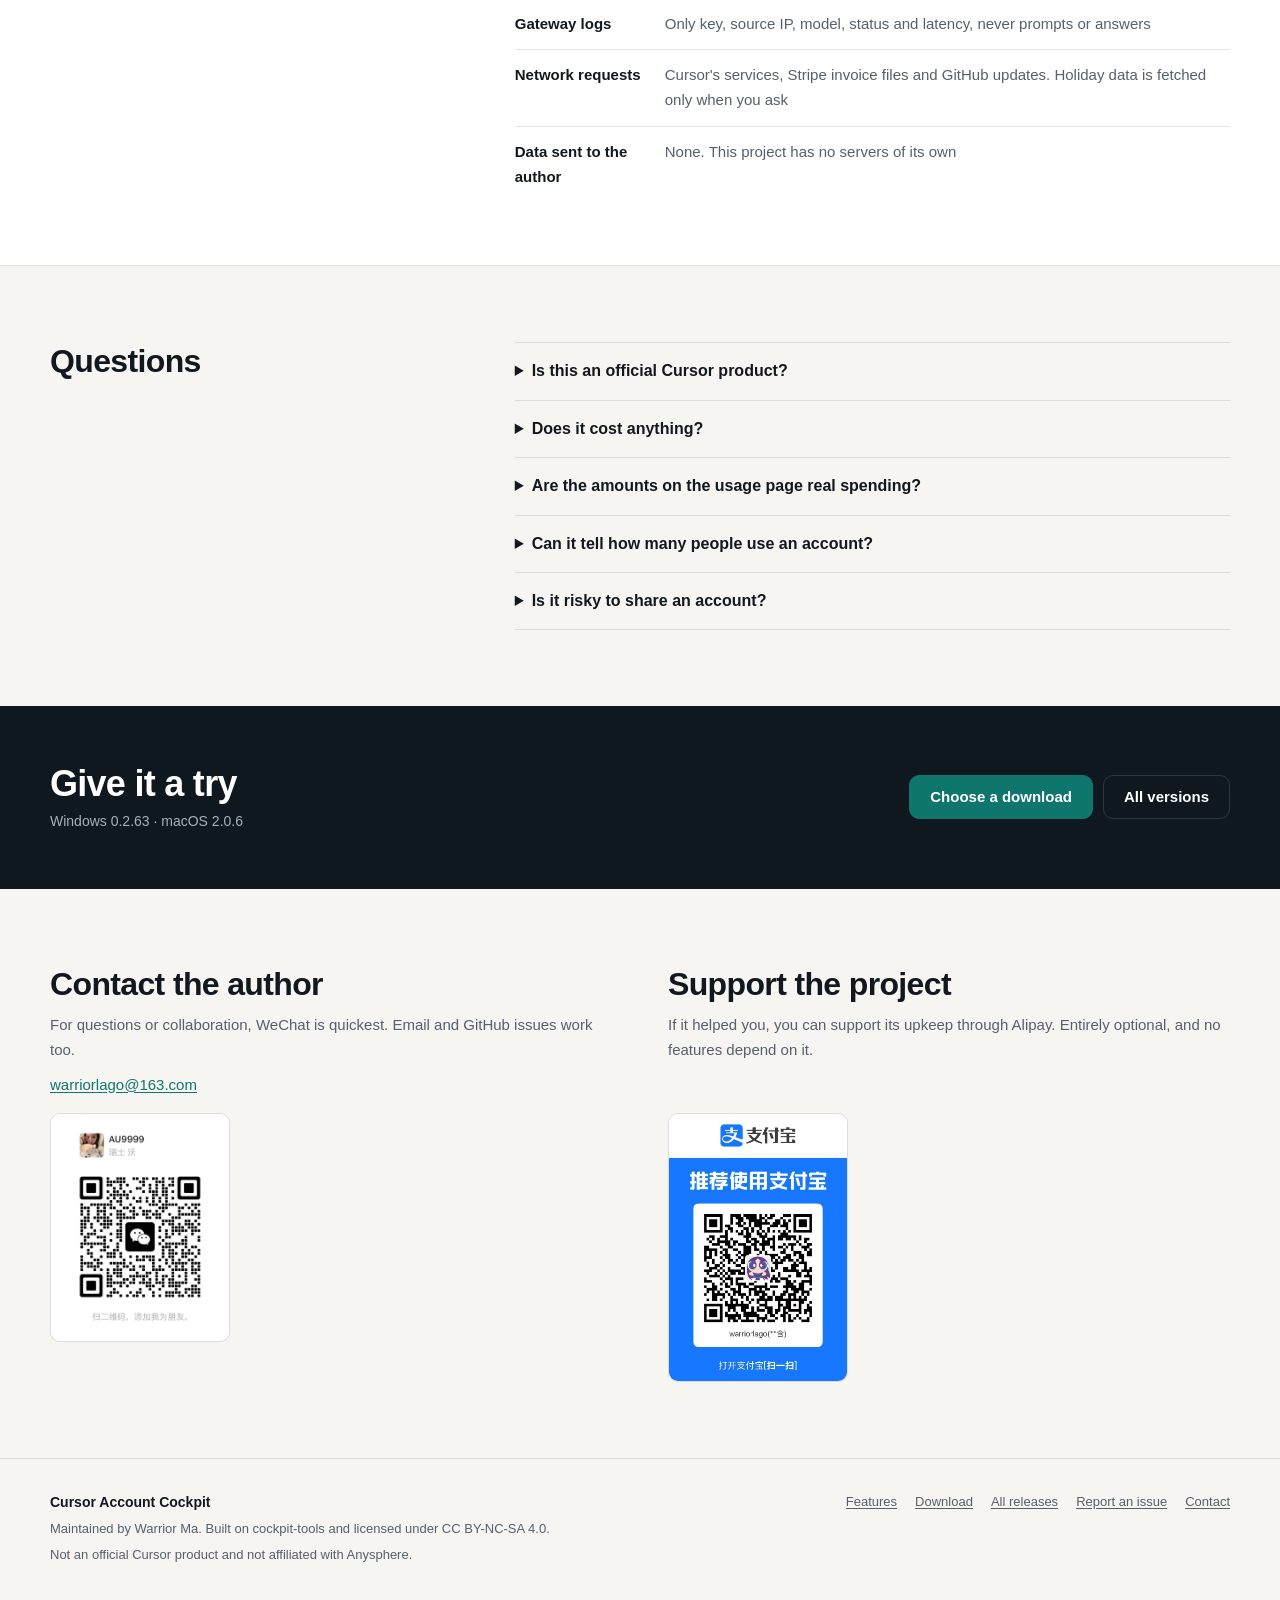
==== commit 4a231875: "site: rebuild product site and README with current features Rewrites the home, features and download" ====
--- a/en/index.html
+++ b/en/index.html
@@ -3,173 +3,166 @@
 <head>
   <meta charset="UTF-8" />
   <meta name="viewport" content="width=device-width, initial-scale=1" />
-  <title>Cursor Account Cockpit · Local Cursor account cockpit</title>
-  <meta name="description" content="Manage Cursor accounts locally: quotas, switching, billing export, sessions." />
+  <title>Cursor Account Cockpit · Every Cursor account, clear in one window</title>
+  <meta name="description" content="A Windows and macOS desktop tool to manage quota and switching across Cursor accounts, see where cost goes, issue team API keys and compare models. Credentials stay on your machine." />
+  <meta property="og:title" content="Cursor Account Cockpit · Every Cursor account, clear in one window" />
+  <meta property="og:description" content="A Windows and macOS desktop tool to manage quota and switching across Cursor accounts, see where cost goes, issue team API keys and compare models. Credentials stay on your machine." />
+  <meta property="og:image" content="https://warriorlago.github.io/CursorAccountCockpit/assets/images/usage.webp" />
   <link rel="icon" href="../assets/potato.svg" type="image/svg+xml" />
-  <link rel="preconnect" href="https://fonts.googleapis.com" />
-  <link rel="preconnect" href="https://fonts.gstatic.com" crossorigin />
-  <link href="https://fonts.googleapis.com/css2?family=Fraunces:opsz,wght@9..144,650;9..144,700&family=Manrope:wght@400;600;700&display=swap" rel="stylesheet" />
-  <link rel="stylesheet" href="../assets/site.css?v=20260826img2" />
+  <link rel="stylesheet" href="../assets/site.css?v=20261104" />
 </head>
 <body>
-  <div class="shell">
-    <header class="topnav">
-      <a class="brand" href="./">
-        <span class="brand-mark"><img src="../assets/potato.svg" alt="" width="48" height="48" /></span>
-        <span>
-          <strong>Cursor Account Cockpit</strong>
-          <em>by Warrior Ma · local Cursor cockpit</em>
-        </span>
-      </a>
-      <nav class="nav-links" aria-label="Primary">
-        <a class="active" href="./">Home</a>
-        <a href="features.html">Features</a>
-        <a href="download.html">Download</a>
-        <a href="#contact">Contact</a>
-        <a href="#tip">Tip</a>
-        <a href="https://github.com/WarriorLago/CursorAccountCockpit">GitHub</a>
-        <a class="lang-switch" href="../">中文</a>
-      </nav>
-    </header>
+<header class="topbar">
+  <div class="wrap topbar-inner">
+    <a class="brand" href="./"><img src="../assets/potato.svg" alt="" width="30" height="30" /><span>Cursor Account Cockpit</span></a>
+    <nav aria-label="Main">
+      <a href="features.html">Features</a><a href="download.html">Download</a>
+      <a class="nav-extra" href="https://github.com/WarriorLago/CursorAccountCockpit/blob/main/CHANGELOG.md">Changelog</a>
+      <a href="https://github.com/WarriorLago/CursorAccountCockpit">GitHub</a>
+      <a class="lang" href="../" hreflang="zh-CN">中文</a>
+    </nav>
+  </div>
+</header>
+<main>
+<section class="hero">
+  <div class="wrap">
+    <p class="kicker">A desktop cockpit for Cursor accounts</p>
+    <h1>Every Cursor account,<br />clear in one window.</h1>
+    <p class="lead">Quota, switching, where the money goes and team keys, all managed on your own computer. Credentials stay on your machine.</p>
+    <div class="cta">
+      <a class="btn btn-primary" data-smart-download data-download-page="download.html" href="download.html">Download</a>
+      <a class="btn" href="features.html">See what it does</a>
+    </div>
+    <p class="meta">Windows 0.2.63 · macOS 2.0.6 · Free · Non-commercial license</p>
+    <div class="tour" data-tour>
+  <div class="tour-tabs" role="tablist" aria-label="Product views"><button type="button" role="tab" id="tour-tab-0" aria-controls="tour-panel-0" aria-selected="true" tabindex="0">Accounts</button><button type="button" role="tab" id="tour-tab-1" aria-controls="tour-panel-1" aria-selected="false" tabindex="-1">Usage</button><button type="button" role="tab" id="tour-tab-2" aria-controls="tour-panel-2" aria-selected="false" tabindex="-1">Team gateway</button><button type="button" role="tab" id="tour-tab-3" aria-controls="tour-panel-3" aria-selected="false" tabindex="-1">Pelican bench</button></div>
+  <figure class="frame tour-frame"><div role="tabpanel" id="tour-panel-0" aria-labelledby="tour-tab-0"><img src="../assets/images/accounts.webp" alt="Account list with plan, usage and reset time" width="1800" height="1125" /></div><div role="tabpanel" id="tour-panel-1" aria-labelledby="tour-tab-1" hidden><img src="../assets/images/usage.webp" alt="Usage insights splitting cost into API quota, Auto quota and real charges" width="1800" height="1125" loading="lazy" decoding="async" /></div><div role="tabpanel" id="tour-panel-2" aria-labelledby="tour-tab-2" hidden><img src="../assets/images/gateway.webp" alt="Team gateway with requests, success rate and per-key usage" width="1800" height="1125" loading="lazy" decoding="async" /></div><div role="tabpanel" id="tour-panel-3" aria-labelledby="tour-tab-3" hidden><img src="../assets/images/pelican.webp" alt="Pelican bench comparing the same drawing across models" width="1800" height="1125" loading="lazy" decoding="async" /></div></figure>
+</div>
+  </div>
+</section>
 
-    <section class="section"><div class="section-head"><h2>Windows 0.2.63 · macOS 2.0.6</h2><p>Compare all accounts, browse paginated chronological requests and inspect after-hours activity. Assign individual API keys with model permissions, expiry, daily and per-minute limits, and inspect request metadata locally. The pelican bench adds live progress, blind review, ratings and HTML galleries. Login sessions do not measure concurrent people; individual keys provide clearer usage attribution.</p></div><p>macOS account and quota management works without extra runtimes. The team API gateway and pelican bench require Node.js 20+ and the official Cursor Agent CLI. Finder launches discover common installation directories; explicit paths can be set in Settings. DMGs are ad-hoc signed, without Apple Developer ID signing or notarization.</p></section>
+<section class="feature">
+  <div class="wrap feature-grid">
+    <div class="feature-copy">
+      <span class="kicker">Accounts and quota</span>
+      <h2>Know which account is running out without logging in to each</h2>
+      <p>Every account's plan, usage and reset time in one table. Switching writes the login, restarts Cursor and then confirms the switch actually took effect.</p>
+      <ul><li>Import through OAuth, a token or the local Cursor login</li><li>Tags, notes, search and bulk actions</li><li>Accounts with expired authorization are flagged and never switched to</li></ul>
+    </div>
+    <figure class="frame"><img src="../assets/images/accounts-cards-crop.webp" alt="Account cards" width="1800" height="1125" loading="lazy" decoding="async" /></figure>
+  </div>
+</section>
 
-    <section class="hero">
-      <div class="hero-brand">
-        <div class="hero-potato"><img src="../assets/potato.svg" alt="Cursor Account Cockpit" width="88" height="88" /></div>
-        <div>
-          <h1>Cursor Account Cockpit</h1>
-          <p>Local-first multi-account cockpit for Cursor</p>
-        </div>
-      </div>
-      <p class="lead">
-        Manage accounts on your machine: quotas, one-click switching, official invoice/receipt export, and local sessions.
-        Windows <strong>0.2.63</strong> · macOS <strong>2.0.6</strong>.
-      </p>
-      <div id="platform-recommendation" aria-live="polite"><span>Detecting your platform…</span></div>
-      <div class="actions">
-        <a class="btn btn-primary" data-smart-download="primary" data-download-page="download.html" href="download.html">Detect device and download</a>
-        <a class="btn btn-ghost" href="download.html">All Windows / macOS downloads</a>
-        <a class="btn btn-deep" href="download.html">All releases</a>
-      </div>
-      <div class="hero-shot">
-        <img src="../assets/images/accounts.webp?v=20260826r1" alt="Accounts list" width="1400" height="860" />
-      </div>
-    </section>
+<section class="feature is-flipped">
+  <div class="wrap feature-grid">
+    <div class="feature-copy">
+      <span class="kicker">Usage insights</span>
+      <h2>Quota going fast? See where it actually went</h2>
+      <p>Cost is split into API quota, Auto quota and real charges, then checked against Cursor's own percentages, so you can see at a glance what actually reaches your bill.</p>
+      <ul><li>Daily trend and a time map by real date. Click a day to see its requests</li><li>Configurable working hours, with China public holidays and make-up days one click away</li><li>See which models cost most and how long the quota should last</li></ul>
+    </div>
+    <figure class="frame"><img src="../assets/images/usage-crop.webp" alt="Usage insights" width="1800" height="1125" loading="lazy" decoding="async" /></figure>
+  </div>
+</section>
 
-    <section class="section" id="highlights">
-      <div class="section-head">
-        <h2>What you can do</h2>
-        <p>Screenshots below are from the real app UI with demo data.</p>
-      </div>
-      <article class="feature">
-        <div><h3>Accounts · list</h3><p>Wide list with plan, usage, and actions on one row.</p></div>
-        <div class="feature-media"><img loading="lazy" decoding="async" src="../assets/images/accounts.webp?v=20260826r1" alt="List view" /></div>
-      </article>
-      <article class="feature reverse">
-        <div><h3>Accounts · cards</h3><p>Card layout for a quick scan of every account.</p></div>
-        <div class="feature-media"><img loading="lazy" decoding="async" src="../assets/images/accounts-cards.webp?v=20260826r1" alt="Card view" /></div>
-      </article>
-      <article class="feature">
-        <div><h3>Official billing</h3><p>Filter by month and status, then batch-export Stripe PDFs.</p></div>
-        <div class="feature-media"><img loading="lazy" decoding="async" src="../assets/images/billing.webp?v=20260826r1" alt="Billing" /></div>
-      </article>
-      <article class="feature reverse">
-        <div><h3>Sessions</h3><p>Read-only local Agent sessions with search and Markdown export.</p></div>
-        <div class="feature-media"><img loading="lazy" decoding="async" src="../assets/images/sessions.webp?v=20260826r1" alt="Sessions" /></div>
-      </article>
-    </section>
+<section class="feature">
+  <div class="wrap feature-grid">
+    <div class="feature-copy">
+      <span class="kicker">Team gateway</span>
+      <h2>Stop handing out tokens. Give everyone a key</h2>
+      <p>Turn the account pool into a local API compatible with OpenAI, Anthropic and Responses. Each key is metered and limited on its own, and when someone leaves you simply disable theirs.</p>
+      <ul><li>Daily and per-minute limits, allowed models and expiry dates</li><li>Requests and source IPs by key, account and model</li><li>Automatic failover between accounts and restarts for exited workers</li></ul>
+    </div>
+    <figure class="frame"><img src="../assets/images/gateway-keys-crop.webp" alt="API key management" width="1800" height="1125" loading="lazy" decoding="async" /></figure>
+  </div>
+</section>
 
-    <section class="section">
-      <div class="panel deep">
-        <h2>Direct download</h2>
-        <div class="dl-grid">
-          <div class="dl-item">
-            <div><strong>Windows Setup</strong><span>…-x64-setup.exe</span></div>
-            <a class="btn btn-primary" href="https://github.com/WarriorLago/CursorAccountCockpit/releases/download/v0.2.63/Cursor-Account-Cockpit-0.2.63-x64-setup.exe">Download</a>
-          </div>
-          <div class="dl-item">
-            <div><strong>Portable</strong><span>…-portable.exe</span></div>
-            <a class="btn btn-primary" href="https://github.com/WarriorLago/CursorAccountCockpit/releases/download/v0.2.63/Cursor-Account-Cockpit-0.2.63-portable.exe">Download</a>
-          </div>
-          <div class="dl-item">
-            <div><strong>macOS Universal</strong><span>2.0.6 · Apple Silicon and Intel</span></div>
-            <a class="btn btn-primary" href="https://github.com/WarriorLago/CursorAccountCockpit/releases/download/v2.0.6/Cursor-Account-Cockpit-2.0.6-macos-universal.dmg">Download DMG</a>
-          </div>
-        </div>
-      </div>
-    </section>
+<section class="showcase">
+  <div class="wrap">
+    <span class="kicker">Pelican bench</span>
+    <h2>Which model is better? Ask them all to draw</h2>
+    <p class="showcase-lead">One prompt goes to many models, the results render side by side in a sandbox, and your scores feed a leaderboard. Blind mode reveals the model only after you score it.</p>
+    <div class="drawings"><figure><img src="../assets/images/pelican/claude-opus.webp" alt="A pelican on a bicycle drawn by Claude Opus 5" width="800" height="600" loading="lazy" decoding="async" /><figcaption>Claude Opus 5</figcaption></figure><figure><img src="../assets/images/pelican/gpt-sol.webp" alt="A pelican on a bicycle drawn by GPT-5.6 Sol" width="800" height="600" loading="lazy" decoding="async" /><figcaption>GPT-5.6 Sol</figcaption></figure><figure><img src="../assets/images/pelican/grok.webp" alt="A pelican on a bicycle drawn by Grok 4.6" width="800" height="600" loading="lazy" decoding="async" /><figcaption>Grok 4.6</figcaption></figure><figure><img src="../assets/images/pelican/gemini.webp" alt="A pelican on a bicycle drawn by Gemini 3.8 Flash" width="800" height="600" loading="lazy" decoding="async" /><figcaption>Gemini 3.8 Flash</figcaption></figure><figure><img src="../assets/images/pelican/kimi.webp" alt="A pelican on a bicycle drawn by Kimi K3" width="800" height="600" loading="lazy" decoding="async" /><figcaption>Kimi K3</figcaption></figure><figure><img src="../assets/images/pelican/composer.webp" alt="A pelican on a bicycle drawn by Composer 2.5" width="800" height="600" loading="lazy" decoding="async" /><figcaption>Composer 2.5</figcaption></figure><figure><img src="../assets/images/pelican/fable.webp" alt="A pelican on a bicycle drawn by Claude Fable 5.1" width="800" height="600" loading="lazy" decoding="async" /><figcaption>Claude Fable 5.1</figcaption></figure><figure><img src="../assets/images/pelican/muse.webp" alt="A pelican on a bicycle drawn by Muse Spark 1.3" width="800" height="600" loading="lazy" decoding="async" /><figcaption>Muse Spark 1.3</figcaption></figure></div>
+    <p class="showcase-note">All of these are real model output for “draw a pelican riding a bicycle”.</p>
+  </div>
+</section>
 
-    <section class="section" id="contact">
-      <div class="panel deep contact-band">
-        <div class="band-head">
-          <span class="eyebrow">CONTACT</span>
-          <h2>Contact the author</h2>
-          <p>For questions, feedback, or collaboration, WeChat is preferred. Email works too.</p>
-        </div>
-        <div class="contact-layout">
-          <div class="qr-frame">
-            <img
-              class="qr-wechat"
-              src="../assets/images/wechat.png"
-              alt="WeChat QR"
-              width="241"
-              height="307"
-              style="width:241px!important;height:307px!important;max-width:241px!important;max-height:307px!important;"
-            />
-          </div>
-          <div class="band-body">
-            <h3>WeChat · scan to add</h3>
-            <p>Add the account and message directly — best for quick troubleshooting.</p>
-            <div class="contact-channels">
-              <a class="channel" href="mailto:warriorlago@163.com">
-                <span class="channel-label">Email</span>
-                warriorlago@163.com
-              </a>
-              <a class="channel" href="https://github.com/WarriorLago/CursorAccountCockpit">
-                <span class="channel-label">GitHub</span>
-                WarriorLago/CursorAccountCockpit
-              </a>
-            </div>
-          </div>
-        </div>
-      </div>
-    </section>
+<section class="section">
+  <div class="wrap">
+    <h2 class="section-title">And also</h2>
+    <div class="cards">
+      <article><h3>Official invoices and receipts</h3><p>Export official PDFs in bulk by account and month, without logging in to each one.</p></article>
+      <article><h3>Local session browser</h3><p>Browse Agent conversations on this computer read-only, search them and export to Markdown.</p></article>
+      <article><h3>Usage notices</h3><p>Get notified about heavy off-hours use or sudden daily spikes. Off by default, with adjustable thresholds.</p></article>
+      <article><h3>In-app updates</h3><p>New versions download from GitHub Releases, verified and resumable.</p></article>
+    </div>
+  </div>
+</section>
 
-    <section class="section" id="tip">
-      <div class="panel deep tip-band">
-        <div class="band-head">
-          <span class="eyebrow">TIP</span>
-          <h2>Optional tip</h2>
-          <p>If the project helped you, Alipay tips are welcome and completely optional.</p>
-        </div>
-        <div class="tip-layout">
-          <div class="qr-frame">
-            <img
-              class="qr-alipay"
-              src="../assets/images/alipay.png"
-              alt="Alipay QR"
-              width="205"
-              height="307"
-              style="width:205px!important;height:307px!important;max-width:205px!important;max-height:307px!important;"
-            />
-          </div>
-          <div class="band-body">
-            <h3>Alipay</h3>
-            <p>Scan to tip. Any amount is appreciated.</p>
-            <p class="tip-note">Details in <a href="https://github.com/WarriorLago/CursorAccountCockpit/blob/main/docs/SUPPORT.en.md">SUPPORT.en.md</a></p>
-          </div>
-        </div>
-      </div>
-    </section>
+<section class="section section-privacy">
+  <div class="wrap privacy-grid">
+    <div>
+      <h2 class="section-title">Where your data goes</h2>
+      <p>Account credentials are the most sensitive thing here, so it is spelled out.</p>
+    </div>
+    <table class="privacy"><tbody><tr><th scope="row">Account credentials</th><td>Encrypted in the local data folder and only used to call Cursor's own services</td></tr><tr><th scope="row">Usage records</th><td>Only time, model, tokens and cost, never conversations. Retention is configurable and you can clear it at any time</td></tr><tr><th scope="row">Gateway logs</th><td>Only key, source IP, model, status and latency, never prompts or answers</td></tr><tr><th scope="row">Network requests</th><td>Cursor's services, Stripe invoice files and GitHub updates. Holiday data is fetched only when you ask</td></tr><tr><th scope="row">Data sent to the author</th><td>None. This project has no servers of its own</td></tr></tbody></table>
+  </div>
+</section>
 
-    <footer class="site-footer">
-      <div class="row">
-        <span>© Cursor Account Cockpit · by Warrior Ma</span>
-        <a href="../">中文</a>
-      </div>
-    </footer>
+<section class="section">
+  <div class="wrap faq-grid">
+    <h2 class="section-title">Questions</h2>
+    <div class="faq"><details><summary>Is this an official Cursor product?</summary><p>No. It is an independent tool, and some of the endpoints it uses are internal ones that Cursor's own web and desktop apps rely on, so a change at Cursor can require an update here.</p></details><details><summary>Does it cost anything?</summary><p>The tool is free under CC BY-NC-SA 4.0, for non-commercial use. Cursor's subscription and usage are billed by Cursor.</p></details><details><summary>Are the amounts on the usage page real spending?</summary><p>Mostly not. Amounts within quota are the equivalent value Cursor deducts from your allowance. Only on-demand usage is a real charge, and the page shows it separately.</p></details><details><summary>Can it tell how many people use an account?</summary><p>Not when a login is shared directly, because Cursor offers no reliable data for that. If everyone uses their own gateway key, you can see usage and source IPs per key. These figures describe usage, not any person's conduct.</p></details><details><summary>Is it risky to share an account?</summary><p>It can be. Sharing an account or routing through a gateway may not comply with Cursor's terms and can trigger risk controls, so please judge this for yourself. Teams using it long term should consider Cursor's team plans.</p></details></div>
   </div>
-  <script src="../assets/platform-recommendation.js?v=20260825dnd1" defer></script>
+</section>
+
+<section class="band">
+  <div class="wrap band-inner">
+    <div>
+      <h2>Give it a try</h2>
+      <p>Windows 0.2.63 · macOS 2.0.6</p>
+    </div>
+    <div class="cta">
+      <a class="btn btn-primary" data-smart-download data-download-page="download.html" href="download.html">Download</a>
+      <a class="btn btn-on-dark" href="download.html">All versions</a>
+    </div>
+  </div>
+</section>
+
+<section class="section author" id="author">
+  <div class="wrap author-grid">
+    <div id="contact">
+      <h2 class="section-title">Contact the author</h2>
+      <p>For questions or collaboration, WeChat is quickest. Email and GitHub issues work too.</p>
+      <p><a href="mailto:warriorlago@163.com">warriorlago@163.com</a></p>
+      <img class="qr" src="../assets/images/wechat.png" alt="WeChat QR code" width="180" loading="lazy" />
+    </div>
+    <div id="tip">
+      <h2 class="section-title">Support the project</h2>
+      <p>If it helped you, you can support its upkeep through Alipay. Entirely optional, and no features depend on it.</p>
+      <p>&nbsp;</p>
+      <img class="qr" src="../assets/images/alipay.png" alt="Alipay QR code" width="180" loading="lazy" />
+    </div>
+  </div>
+</section>
+</main>
+<footer class="footer">
+  <div class="wrap footer-inner">
+    <div>
+      <strong>Cursor Account Cockpit</strong>
+      <p>Maintained by Warrior Ma. Built on cockpit-tools and licensed under CC BY-NC-SA 4.0.</p>
+      <p>Not an official Cursor product and not affiliated with Anysphere.</p>
+    </div>
+    <div class="footer-links">
+      <a href="features.html">Features</a>
+      <a href="download.html">Download</a>
+      <a href="https://github.com/WarriorLago/CursorAccountCockpit/releases">All releases</a>
+      <a href="https://github.com/WarriorLago/CursorAccountCockpit/issues">Report an issue</a>
+      <a href="./#author">Contact</a>
+    </div>
+  </div>
+</footer>
+  <script src="../assets/platform-recommendation.js?v=20261104" defer></script>
+  <script src="../assets/site.js?v=20261104" defer></script>
 </body>
 </html>
--- a/assets/site.css
+++ b/assets/site.css
@@ -1,587 +1,196 @@
-:root {
-  --ink: #1c1410;
-  --muted: #6b5c4f;
-  --line: #e6ddd2;
-  --paper: #fffaf3;
-  --panel: #ffffff;
-  --accent: #c8792a;
-  --accent-ink: #8a4f12;
-  --deep: #2a211c;
-  --ok: #2f6b4f;
-  --shadow: 0 18px 48px rgba(42, 33, 28, 0.12);
-  --font-display: "Fraunces", "Songti SC", "SimSun", serif;
-  --font-body: "Manrope", "Segoe UI", "PingFang SC", "Microsoft YaHei", sans-serif;
-}
-
-* { box-sizing: border-box; }
-html { scroll-behavior: smooth; }
-body {
-  margin: 0;
-  min-height: 100vh;
-  color: var(--ink);
-  font-family: var(--font-body);
-  background:
-    radial-gradient(900px 420px at 8% -10%, rgba(200, 121, 42, 0.18), transparent 55%),
-    radial-gradient(700px 380px at 92% 0%, rgba(47, 107, 79, 0.1), transparent 50%),
-    linear-gradient(180deg, #fff6ea 0%, var(--paper) 42%, #f3ece3 100%);
-}
-
-img { max-width: 100%; height: auto; display: block; }
-
-/* Keep product screenshots sharp: never upscale past native pixels */
-.hero-shot img,
-.feature-media img {
-  width: auto;
-  max-width: 100%;
-  height: auto;
-  margin-left: auto;
-  margin-right: auto;
-  image-rendering: -webkit-optimize-contrast;
-}
-a { color: var(--accent-ink); text-decoration: none; }
-a:hover { text-decoration: underline; }
-
-.shell { width: min(1080px, calc(100% - 28px)); margin: 0 auto; }
-
-.topnav {
-  position: sticky;
-  top: 0;
-  z-index: 20;
-  display: flex;
-  align-items: center;
-  justify-content: space-between;
-  gap: 16px;
-  padding: 12px 12px 10px;
-  margin: 0 -12px;
-  background: rgba(255, 250, 243, 0.82);
-  border-bottom: 1px solid rgba(230, 221, 210, 0.72);
-  backdrop-filter: blur(16px);
+:root {
+  --paper: #f6f5f2;
+  --surface: #ffffff;
+  --ink: #12181f;
+  --muted: #55606e;
+  --line: rgba(18, 24, 31, .11);
+  --accent: #0f766e;
+  --accent-strong: #0b5f58;
+  --night: #10181f;
+  --night-line: rgba(255, 255, 255, .13);
+  --night-muted: #a6b1bd;
+  --radius: 14px;
+  font-synthesis: none;
 }
-.brand {
-  display: flex;
-  align-items: center;
-  gap: 12px;
-  color: inherit;
-  text-decoration: none;
-}
-.brand:hover { text-decoration: none; }
-.brand-mark {
-  width: 48px;
-  height: 48px;
-  border-radius: 14px;
-  overflow: hidden;
-  background: #fff;
-  border: 1px solid var(--line);
-  box-shadow: 0 8px 20px rgba(200, 121, 42, 0.18);
-  flex: none;
-}
-.brand-mark img { width: 100%; height: 100%; object-fit: cover; }
-.brand strong {
-  display: block;
-  font-family: var(--font-display);
-  font-size: 17px;
-  font-weight: 700;
-  letter-spacing: -0.02em;
-  line-height: 1.15;
-}
-.brand em {
-  display: block;
-  margin-top: 2px;
-  font-style: normal;
-  font-size: 12px;
-  color: var(--muted);
-}
-.nav-links {
-  display: flex;
-  flex-wrap: wrap;
-  gap: 4px 2px;
-  align-items: center;
-  justify-content: flex-end;
-}
-.nav-links a {
-  color: var(--muted);
-  font-size: 14px;
-  font-weight: 600;
-  text-decoration: none;
-  padding: 8px 12px;
-  border-radius: 999px;
-}
-.nav-links a:hover,
-.nav-links a.active {
-  color: var(--ink);
-  background: rgba(255, 255, 255, 0.92);
-  box-shadow: 0 4px 14px rgba(42, 33, 28, 0.06);
+* { box-sizing: border-box; }
+html { scroll-behavior: smooth; scroll-padding-top: 76px; -webkit-text-size-adjust: 100%; }
+body { margin: 0; overflow-x: clip; background: var(--paper); color: var(--ink); font: 16px/1.65 -apple-system, BlinkMacSystemFont, "Segoe UI", "PingFang SC", "Hiragino Sans GB", "Microsoft YaHei", sans-serif; }
+img { display: block; max-width: 100%; height: auto; }
+a { color: var(--accent); text-underline-offset: 2px; }
+h1, h2, h3, p, ul, figure { margin: 0; }
+h1, h2, h3 { line-height: 1.2; letter-spacing: -.02em; text-wrap: balance; }
+:focus-visible { outline: 2px solid var(--accent); outline-offset: 3px; border-radius: 4px; }
+[hidden] { display: none !important; }
+.wrap { width: min(1180px, 100% - 48px); margin-inline: auto; }
+
+/* Top bar */
+.topbar { position: sticky; top: 0; z-index: 10; background: rgba(246, 245, 242, .88); backdrop-filter: blur(10px); border-bottom: 1px solid var(--line); }
+.topbar-inner { display: flex; align-items: center; justify-content: space-between; gap: 16px; min-height: 60px; }
+.brand { display: flex; align-items: center; gap: 9px; color: var(--ink); font-weight: 650; font-size: 15px; letter-spacing: -.01em; text-decoration: none; white-space: nowrap; }
+.topbar nav { display: flex; flex-wrap: wrap; align-items: center; justify-content: flex-end; gap: 2px 18px; font-size: 14px; }
+.topbar nav a { padding: 4px 0; color: var(--muted); text-decoration: none; }
+.topbar nav a:hover, .topbar nav a[aria-current] { color: var(--ink); }
+.topbar nav a[aria-current] { font-weight: 600; }
+.topbar .lang { padding: 2px 8px; border: 1px solid var(--line); border-radius: 6px; font-size: 13px; }
+
+/* Buttons */
+.btn { display: inline-flex; align-items: center; justify-content: center; min-height: 44px; padding: 0 20px; border: 1px solid var(--line); border-radius: 10px; background: var(--surface); color: var(--ink); font-size: 15px; font-weight: 600; text-decoration: none; transition: background .15s, border-color .15s, transform .15s; }
+.btn:hover { border-color: rgba(18, 24, 31, .3); }
+.btn-primary { border-color: var(--accent); background: var(--accent); color: #fff; }
+.btn-primary:hover { border-color: var(--accent-strong); background: var(--accent-strong); }
+.btn-on-dark { border-color: var(--night-line); background: transparent; color: #fff; }
+.btn-on-dark:hover { border-color: rgba(255, 255, 255, .4); }
+.cta { display: flex; flex-wrap: wrap; gap: 10px; }
+
+/* Hero */
+.hero { padding: 72px 0 0; overflow: hidden; }
+.kicker { display: block; color: var(--accent); font-size: 14px; font-weight: 650; }
+.hero h1 { margin-top: 14px; font-size: clamp(40px, 6.4vw, 76px); font-weight: 750; letter-spacing: -.035em; line-height: 1.08; }
+.lead { max-width: 640px; margin-top: 20px; color: var(--muted); font-size: clamp(17px, 1.6vw, 20px); line-height: 1.6; }
+.hero .cta { margin-top: 28px; }
+.meta { margin-top: 14px; color: var(--muted); font-size: 13px; font-variant-numeric: tabular-nums; }
+
+/* Frames and tour */
+.frame { overflow: hidden; border: 1px solid var(--line); border-radius: var(--radius); background: var(--surface); box-shadow: 0 1px 2px rgba(18, 24, 31, .05), 0 18px 48px rgba(18, 24, 31, .1); }
+.tour { margin-top: 52px; }
+.tour-tabs { display: flex; flex-wrap: wrap; gap: 4px; margin-bottom: 14px; }
+.tour-tabs button { min-height: 38px; padding: 0 14px; border: 0; border-radius: 8px; background: transparent; color: var(--muted); font: inherit; font-size: 14px; font-weight: 550; cursor: pointer; }
+.tour-tabs button:hover { color: var(--ink); }
+.tour-tabs button[aria-selected="true"] { background: var(--ink); color: #fff; }
+.hero + .feature { padding-top: 136px; }
+
+/* Features */
+.feature { padding: 80px 0; }
+.feature-grid { display: grid; grid-template-columns: minmax(0, 4fr) minmax(0, 8fr); align-items: center; gap: 48px; }
+.feature.is-flipped .feature-grid { grid-template-columns: minmax(0, 8fr) minmax(0, 4fr); }
+.feature.is-flipped .feature-copy { order: 2; }
+.feature h2 { margin-top: 10px; font-size: clamp(26px, 3vw, 36px); font-weight: 720; }
+.feature p { margin-top: 14px; color: var(--muted); }
+.feature ul, .doc-block ul { margin-top: 16px; padding: 0; list-style: none; }
+.feature li, .doc-block li { position: relative; margin-top: 8px; padding-left: 18px; font-size: 15px; line-height: 1.55; }
+.feature li::before, .doc-block li::before { content: ""; position: absolute; top: .62em; left: 2px; width: 6px; height: 6px; border-radius: 50%; background: var(--accent); }
+
+/* Showcase */
+.showcase { padding: 84px 0; background: var(--night); color: #fff; }
+.showcase .kicker { color: #5eead4; }
+.showcase h2 { margin-top: 10px; font-size: clamp(28px, 3.6vw, 44px); font-weight: 720; }
+.showcase-lead { max-width: 620px; margin-top: 14px; color: var(--night-muted); }
+.drawings { display: grid; grid-template-columns: repeat(4, minmax(0, 1fr)); gap: 12px; margin-top: 36px; }
+.drawings figure { overflow: hidden; border: 1px solid var(--night-line); border-radius: 12px; background: #1a242d; }
+.drawings img { width: 100%; background: #fff; }
+.drawings figcaption { padding: 8px 12px; font-size: 13px; color: #dbe2e9; }
+.showcase-note { margin-top: 14px; color: var(--night-muted); font-size: 13px; }
+
+/* Sections */
+.section { padding: 76px 0; }
+.section-tight { padding: 28px 0 44px; }
+.section-title { font-size: clamp(24px, 2.6vw, 32px); font-weight: 720; }
+.cards { display: grid; grid-template-columns: repeat(4, minmax(0, 1fr)); gap: 12px; margin-top: 24px; }
+.cards article { padding: 20px; border: 1px solid var(--line); border-radius: var(--radius); background: var(--surface); }
+.cards h3 { font-size: 16px; font-weight: 650; }
+.cards p { margin-top: 8px; color: var(--muted); font-size: 14px; line-height: 1.6; }
+.section-privacy { border-block: 1px solid var(--line); background: var(--surface); }
+.privacy-grid { display: grid; grid-template-columns: minmax(0, 4fr) minmax(0, 7fr); gap: 56px; }
+.privacy-grid p { margin-top: 12px; color: var(--muted); }
+.privacy { width: 100%; border-collapse: collapse; font-size: 15px; }
+.privacy th, .privacy td { padding: 13px 0; border-bottom: 1px solid var(--line); text-align: left; vertical-align: top; }
+.privacy tr:first-child th, .privacy tr:first-child td { padding-top: 0; }
+.privacy tr:last-child th, .privacy tr:last-child td { border-bottom: 0; padding-bottom: 0; }
+.privacy th { width: 150px; padding-right: 20px; font-weight: 600; }
+.privacy td { color: var(--muted); }
+.faq-grid { display: grid; grid-template-columns: minmax(0, 4fr) minmax(0, 7fr); gap: 56px; }
+.faq details { border-bottom: 1px solid var(--line); }
+.faq details:first-child { border-top: 1px solid var(--line); }
+.faq summary { padding: 15px 0; font-weight: 600; cursor: pointer; }
+.faq details p { padding-bottom: 16px; color: var(--muted); font-size: 15px; }
+.band { padding: 56px 0; background: var(--night); color: #fff; }
+.band-inner { display: flex; flex-wrap: wrap; align-items: center; justify-content: space-between; gap: 20px; }
+.band h2 { font-size: clamp(26px, 3vw, 36px); font-weight: 720; }
+.band p { margin-top: 4px; color: var(--night-muted); font-size: 14px; font-variant-numeric: tabular-nums; }
+.author-grid { display: grid; grid-template-columns: repeat(2, minmax(0, 1fr)); gap: 56px; }
+.author p { margin-top: 10px; color: var(--muted); font-size: 15px; }
+.qr { margin-top: 16px; width: 180px; border-radius: 10px; border: 1px solid var(--line); }
+
+/* Footer */
+.footer { padding: 32px 0 44px; border-top: 1px solid var(--line); color: var(--muted); font-size: 13px; }
+.footer-inner { display: flex; flex-wrap: wrap; justify-content: space-between; gap: 20px 40px; }
+.footer strong { color: var(--ink); font-size: 14px; }
+.footer p { margin-top: 4px; }
+.footer-links { display: flex; flex-wrap: wrap; gap: 6px 18px; }
+.footer-links a { color: var(--muted); }
+
+/* Features page */
+.page-head { padding: 56px 0 28px; }
+.page-head h1 { font-size: clamp(34px, 4.6vw, 54px); font-weight: 750; letter-spacing: -.03em; }
+.page-head .lead { margin-top: 10px; font-variant-numeric: tabular-nums; }
+.doc { display: grid; grid-template-columns: 170px minmax(0, 1fr); gap: 44px; padding-bottom: 72px; }
+.doc-toc { position: sticky; top: 84px; display: flex; flex-direction: column; align-self: start; gap: 2px; font-size: 14px; }
+.doc-toc a { padding: 5px 0; color: var(--muted); text-decoration: none; }
+.doc-toc a:hover { color: var(--ink); }
+.doc-block { padding-bottom: 64px; }
+.doc-block h2 { font-size: clamp(24px, 2.6vw, 32px); font-weight: 720; }
+.doc-block > p { margin-top: 10px; color: var(--muted); }
+.doc-block .frame { margin-top: 24px; }
+
+/* Download page */
+.dl-table { margin-top: 16px; border: 1px solid var(--line); border-radius: var(--radius); background: var(--surface); }
+.dl-row { display: flex; flex-wrap: wrap; align-items: center; justify-content: space-between; gap: 10px 20px; padding: 13px 18px; }
+.dl-row + .dl-row { border-top: 1px solid var(--line); }
+.dl-row strong { display: block; font-size: 15px; font-weight: 600; }
+.dl-row span { display: block; color: var(--muted); font-size: 13px; overflow-wrap: anywhere; }
+.dl-row .btn { min-height: 36px; padding: 0 14px; font-size: 14px; }
+.fine { margin-top: 12px; color: var(--muted); font-size: 13px; }
+.notes { display: grid; grid-template-columns: repeat(2, minmax(0, 1fr)); gap: 12px; margin-top: 20px; }
+.notes article { padding: 18px 20px; border: 1px solid var(--line); border-radius: var(--radius); }
+.notes h3 { font-size: 15px; font-weight: 650; }
+.notes p { margin-top: 6px; color: var(--muted); font-size: 14px; line-height: 1.6; }
+
+/* Rendered by platform-recommendation.js */
+#platform-recommendation { margin-top: 24px; color: var(--muted); font-size: 14px; }
+.platform-recommendation-head { display: flex; align-items: flex-start; justify-content: space-between; gap: 16px; margin-bottom: 12px; }
+.platform-recommendation-copy .eyebrow { display: block; color: var(--accent); font-size: 13px; font-weight: 650; }
+.platform-recommendation-copy strong { display: block; color: var(--ink); font-size: 17px; font-weight: 650; }
+.platform-recommendation-copy small { display: block; font-size: 13px; }
+.platform-detected-badge { padding: 2px 10px; border: 1px solid var(--line); border-radius: 999px; font-size: 13px; white-space: nowrap; }
+.platform-options { display: grid; grid-template-columns: repeat(2, minmax(0, 1fr)); gap: 12px; }
+.platform-card { display: flex; flex-direction: column; gap: 2px; padding: 18px 20px; border: 1px solid var(--line); border-radius: var(--radius); background: var(--surface); }
+.platform-card.is-recommended { border-color: var(--accent); box-shadow: 0 0 0 1px var(--accent); }
+.platform-card-head { display: flex; align-items: center; justify-content: space-between; gap: 10px; }
+.platform-card-head > div { display: flex; align-items: center; gap: 8px; }
+.platform-card-head strong { color: var(--ink); font-size: 17px; font-weight: 650; }
+.platform-icon { display: none; }
+.platform-match { padding: 1px 8px; border-radius: 999px; background: rgba(15, 118, 110, .1); color: var(--accent); font-size: 12px; font-weight: 600; }
+.platform-version, .platform-system { font-size: 13px; }
+.platform-card-actions { display: flex; flex-wrap: wrap; gap: 8px; margin-top: 12px; }
+.platform-card-actions .btn { min-height: 38px; padding: 0 14px; font-size: 14px; }
+
+/* Rendered by releases.js */
+#release-list { display: grid; gap: 8px; margin-top: 14px; }
+#release-list .status { color: var(--muted); font-size: 14px; }
+.release-card { padding: 13px 18px; border: 1px solid var(--line); border-radius: 12px; background: var(--surface); }
+.release-card header { display: flex; flex-wrap: wrap; align-items: baseline; justify-content: space-between; gap: 4px 12px; }
+.release-card h3 { font-size: 15px; font-weight: 650; letter-spacing: 0; }
+.release-card .meta { margin: 0; font-size: 12px; }
+.asset-links { display: flex; flex-wrap: wrap; gap: 4px 14px; margin-top: 6px; font-size: 13px; }
+.asset-links .primary { font-weight: 600; }
+.release-card .note { margin-top: 6px; color: var(--muted); font-size: 12px; }
+
+@media (max-width: 980px) {
+  .feature-grid, .privacy-grid, .faq-grid { grid-template-columns: minmax(0, 1fr); gap: 28px; }
+  .feature.is-flipped .feature-grid { grid-template-columns: minmax(0, 1fr); }
+  .feature.is-flipped .feature-copy { order: 0; }
+  .feature { padding: 56px 0; }
+  .cards, .drawings { grid-template-columns: repeat(2, minmax(0, 1fr)); }
+  .doc { grid-template-columns: minmax(0, 1fr); }
+  .doc-toc { position: static; flex-flow: row wrap; gap: 2px 14px; }
 }
-.lang-switch { color: var(--accent-ink) !important; }
-
-.hero {
-  padding: 36px 0 20px;
-}
-.hero-brand {
-  display: flex;
-  align-items: center;
-  gap: 18px;
-  margin-bottom: 22px;
-}
-.hero-potato {
-  width: 88px;
-  height: 88px;
-  border-radius: 24px;
-  background: #fff;
-  border: 1px solid var(--line);
-  box-shadow: var(--shadow);
-  padding: 8px;
-  flex: none;
-}
-.hero-potato img { width: 100%; height: 100%; }
-.hero-brand h1 {
-  margin: 0;
-  font-family: var(--font-display);
-  font-size: clamp(34px, 5vw, 52px);
-  line-height: 1.05;
-  letter-spacing: -0.03em;
-}
-.hero-brand p {
-  margin: 8px 0 0;
-  color: var(--muted);
-  font-size: 15px;
-}
-.lead {
-  margin: 0;
-  max-width: 38rem;
-  color: var(--muted);
-  font-size: 17px;
-  line-height: 1.7;
-}
-.actions {
-  display: flex;
-  flex-wrap: wrap;
-  gap: 10px;
-  margin-top: 22px;
-}
-.btn {
-  display: inline-flex;
-  align-items: center;
-  justify-content: center;
-  gap: 8px;
-  min-height: 46px;
-  padding: 0 18px;
-  border-radius: 14px;
-  font-weight: 700;
-  font-size: 14px;
-  text-decoration: none;
-  border: 1px solid transparent;
-  transition: transform .15s ease, box-shadow .15s ease;
-}
-.btn:hover { text-decoration: none; transform: translateY(-1px); }
-.btn-primary {
-  background: linear-gradient(135deg, #d8892f, #a85d1a);
-  color: #fff;
-  box-shadow: 0 12px 28px rgba(200, 121, 42, 0.28);
-}
-.btn-ghost {
-  background: rgba(255, 255, 255, 0.9);
-  color: var(--ink);
-  border-color: var(--line);
-}
-.btn-deep {
-  background: var(--deep);
-  color: #fff;
-}
-
-.hero-shot {
-  margin-top: 28px;
-  border-radius: 22px;
-  overflow: hidden;
-  border: 1px solid var(--line);
-  background: #fff;
-  box-shadow: var(--shadow);
-}
-.hero-shot img { width: auto; max-width: 100%; }
-
-.section { padding: 42px 0; }
-.section-head { max-width: 640px; margin-bottom: 22px; }
-.section-head h2 {
-  margin: 0 0 8px;
-  font-family: var(--font-display);
-  font-size: clamp(26px, 3vw, 34px);
-  letter-spacing: -0.02em;
-}
-.section-head p { margin: 0; color: var(--muted); line-height: 1.7; }
-
-.pill-row {
-  display: flex;
-  flex-wrap: wrap;
-  gap: 10px;
-  margin: 18px 0 0;
-}
-.pill {
-  padding: 10px 14px;
-  border-radius: 999px;
-  background: rgba(255,255,255,0.88);
-  border: 1px solid var(--line);
-  font-size: 13px;
-  font-weight: 600;
-  color: var(--muted);
-}
-
-.feature {
-  display: grid;
-  grid-template-columns: 1fr 1.1fr;
-  gap: 28px;
-  align-items: center;
-  margin: 0 0 36px;
-}
-.feature.reverse { direction: rtl; }
-.feature.reverse > * { direction: ltr; }
-.feature h3 {
-  margin: 0 0 10px;
-  font-family: var(--font-display);
-  font-size: 24px;
-}
-.feature p, .feature li {
-  color: var(--muted);
-  line-height: 1.7;
-}
-.feature ul { margin: 10px 0 0; padding-left: 18px; }
-.feature-media {
-  border-radius: 18px;
-  overflow: hidden;
-  border: 1px solid var(--line);
-  background: #fff;
-  box-shadow: 0 10px 28px rgba(42, 33, 28, 0.06);
-}
-
-.panel {
-  padding: 24px;
-  border-radius: 22px;
-  background: var(--panel);
-  border: 1px solid var(--line);
-  box-shadow: 0 10px 28px rgba(42, 33, 28, 0.05);
-}
-.panel.deep {
-  background: linear-gradient(155deg, #2a211c, #3d2f24 60%, #6b3f18);
-  color: #fff7ec;
-  border: none;
-  box-shadow: var(--shadow);
-}
-.panel.deep p { color: rgba(255, 247, 236, 0.78); }
-.panel h2 {
-  margin: 0 0 8px;
-  font-family: var(--font-display);
-  letter-spacing: -0.02em;
-}
-
-.dl-grid {
-  display: grid;
-  gap: 12px;
-  margin-top: 18px;
-}
-.dl-item {
-  display: flex;
-  flex-wrap: wrap;
-  align-items: center;
-  justify-content: space-between;
-  gap: 12px;
-  padding: 14px 16px;
-  border-radius: 16px;
-  background: rgba(255,255,255,0.1);
-  border: 1px solid rgba(255,255,255,0.14);
-}
-.dl-item strong { display: block; font-size: 14px; }
-.dl-item span { display: block; margin-top: 4px; font-size: 12px; color: rgba(255,247,236,0.65); }
-.dl-item a.btn { min-height: 40px; padding: 0 14px; }
-
-.release-list { display: grid; gap: 14px; margin-top: 16px; }
-.release-card {
-  padding: 16px;
-  border-radius: 16px;
-  background: #fff;
-  border: 1px solid var(--line);
-}
-.release-card header {
-  display: flex;
-  flex-wrap: wrap;
-  align-items: baseline;
-  justify-content: space-between;
-  gap: 8px;
-  margin-bottom: 10px;
-}
-.release-card h3 {
-  margin: 0;
-  font-family: var(--font-display);
-  font-size: 20px;
-}
-.release-card .meta { color: var(--muted); font-size: 13px; }
-.asset-links {
-  display: flex;
-  flex-wrap: wrap;
-  gap: 8px;
-}
-.asset-links a {
-  display: inline-flex;
-  align-items: center;
-  min-height: 36px;
-  padding: 0 12px;
-  border-radius: 999px;
-  background: #fff6ea;
-  border: 1px solid var(--line);
-  color: var(--ink);
-  font-size: 13px;
-  font-weight: 650;
-  text-decoration: none;
-}
-.asset-links a:hover {
-  background: #ffe8c8;
-  text-decoration: none;
-}
-.asset-links a.primary {
-  background: linear-gradient(135deg, #d8892f, #a85d1a);
-  border-color: transparent;
-  color: #fff;
-}
-.note {
-  margin-top: 10px;
-  font-size: 13px;
-  color: var(--muted);
-}
-.status { color: var(--muted); font-size: 14px; }
-
-/* Contact vs tip: two separate bands, compact on desktop */
-.contact-band + .tip-band {
-  margin-top: 18px;
-}
-.band-head {
-  margin-bottom: 14px;
-}
-.band-head .eyebrow {
-  display: inline-block;
-  margin: 0 0 8px;
-  padding: 4px 10px;
-  border-radius: 999px;
-  font-size: 12px;
-  font-weight: 700;
-  letter-spacing: 0.04em;
-  color: #fff6ea;
-  background: rgba(255, 255, 255, 0.12);
-  border: 1px solid rgba(255, 255, 255, 0.16);
-}
-.band-head h2 {
-  margin: 0 0 6px;
-  font-family: var(--font-display);
-  letter-spacing: -0.02em;
-  font-size: 28px;
-}
-.band-head p {
-  margin: 0;
-  color: rgba(255, 247, 236, 0.78);
-  line-height: 1.65;
-  font-size: 14px;
-  max-width: 52ch;
-}
-
-.contact-layout,
-.tip-layout {
-  display: grid;
-  grid-template-columns: auto 1fr;
-  gap: 24px 32px;
-  align-items: start;
-  padding: 8px 0 0;
-  background: transparent;
-  border: none;
-  border-radius: 0;
-}
-
-/* QR codes: exactly 50% of original pixels (ratio locked) */
-.qr-frame {
-  flex-shrink: 0;
-  line-height: 0;
-  margin: 0;
-  padding: 0;
-  width: fit-content;
-  max-width: 100%;
-  background: transparent !important;
-  border: 0 !important;
-  border-radius: 0 !important;
-  box-shadow: none !important;
-  overflow: visible;
-}
-img.qr-wechat,
-.qr-frame img.qr-wechat {
-  display: block !important;
-  width: 241px !important;   /* 803 * 0.3 */
-  height: 307px !important;  /* 1024 * 0.3 */
-  max-width: 241px !important;
-  max-height: 307px !important;
-  margin: 0 !important;
-  padding: 0 !important;
-  border: 0 !important;
-  border-radius: 0 !important;
-  box-shadow: none !important;
-  background: transparent !important;
-  object-fit: fill !important;
-}
-img.qr-alipay,
-.qr-frame img.qr-alipay {
-  display: block !important;
-  width: 205px !important;   /* 683 * 0.3 */
-  height: 307px !important;  /* 1024 * 0.3 */
-  max-width: 205px !important;
-  max-height: 307px !important;
-  margin: 0 !important;
-  padding: 0 !important;
-  border: 0 !important;
-  border-radius: 0 !important;
-  box-shadow: none !important;
-  background: transparent !important;
-  object-fit: fill !important;
-}
-
-.band-body h3 {
-  margin: 0 0 8px;
-  font-family: var(--font-display);
-  font-size: 20px;
-  letter-spacing: -0.02em;
-}
-.band-body p {
-  margin: 0 0 14px;
-  color: rgba(255, 247, 236, 0.78);
-  line-height: 1.6;
-  font-size: 14px;
-}
-.contact-channels {
-  display: flex;
-  flex-direction: column;
-  gap: 8px;
-  align-items: flex-start;
-}
-.channel {
-  display: inline-flex;
-  align-items: center;
-  gap: 8px;
-  min-height: 36px;
-  padding: 0 12px;
-  border-radius: 999px;
-  background: rgba(255, 246, 234, 0.12);
-  border: 1px solid rgba(255, 255, 255, 0.16);
-  color: #ffe8c8;
-  font-size: 13px;
-  font-weight: 650;
-  text-decoration: none;
-}
-.channel:hover {
-  background: rgba(255, 232, 200, 0.22);
-  text-decoration: none;
-}
-.channel-label {
-  color: rgba(255, 247, 236, 0.62);
-  font-weight: 600;
-  font-size: 12px;
-}
-.tip-note {
-  margin: 0;
-  font-size: 13px;
-  color: rgba(255, 247, 236, 0.62);
+@media (max-width: 640px) {
+  .wrap { width: calc(100% - 32px); }
+  .hero { padding-top: 44px; }
+  .brand span, .nav-extra { display: none; }
+  .topbar nav { gap: 2px 12px; font-size: 13px; }
+  .notes, .platform-options, .author-grid { grid-template-columns: minmax(0, 1fr); }
+  .privacy th { width: 92px; padding-right: 12px; }
+  .section { padding: 52px 0; }
 }
-
-.platform-recommendation {
-  margin: 24px 0 8px;
-  padding: 18px;
-  border: 1px solid rgba(245, 174, 92, 0.5);
-  border-radius: 22px;
-  background: linear-gradient(135deg, rgba(255, 251, 244, 0.98), rgba(255, 243, 224, 0.78));
-  box-shadow: 0 18px 42px rgba(85, 55, 30, 0.1);
-  overflow: hidden;
-}
-.platform-recommendation-head { display: flex; align-items: center; justify-content: space-between; gap: 16px; }
-.platform-recommendation-copy {
-  display: grid;
-  gap: 3px;
-}
-.platform-recommendation-copy .eyebrow {
-  color: var(--accent-deep);
-  font-size: 11px;
-  letter-spacing: .12em;
-  font-weight: 800;
-  text-transform: uppercase;
-}
-.platform-recommendation-copy strong { color: var(--ink); font-size: 16px; }
-.platform-recommendation-copy small { color: var(--muted); font-size: 12px; }
-.platform-detected-badge, .platform-match {
-  display: inline-flex;
-  align-items: center;
-  min-height: 28px;
-  padding: 0 10px;
-  border-radius: 999px;
-  color: #7b4812;
-  background: rgba(245, 174, 92, 0.22);
-  font-size: 12px;
-  font-weight: 800;
-  white-space: nowrap;
-}
-.platform-options { display: grid; grid-template-columns: repeat(2, minmax(0, 1fr)); gap: 12px; margin-top: 16px; }
-.platform-card {
-  display: grid;
-  gap: 9px;
-  padding: 14px;
-  border: 1px solid rgba(104, 82, 55, 0.16);
-  border-radius: 16px;
-  background: rgba(255, 255, 255, 0.72);
-  transition: transform .2s ease, box-shadow .2s ease, border-color .2s ease;
-}
-.platform-card:hover { transform: translateY(-2px); box-shadow: 0 12px 24px rgba(85, 55, 30, 0.1); }
-.platform-card.is-recommended { border-color: rgba(31, 122, 120, 0.55); box-shadow: inset 0 0 0 1px rgba(31, 122, 120, 0.12); }
-.platform-card-head { display: flex; align-items: center; justify-content: space-between; gap: 8px; }
-.platform-card-head > div { display: flex; align-items: center; gap: 9px; }
-.platform-card-head strong { color: var(--ink); font-size: 15px; }
-.platform-icon { display: inline-grid; place-items: center; width: 28px; height: 28px; border-radius: 9px; color: #fff; background: linear-gradient(145deg, #1f7a78, #15545f); font-size: 13px; }
-.platform-card:nth-child(2) .platform-icon { background: linear-gradient(145deg, #7543b5, #3d2774); }
-.platform-version { color: var(--muted); font-size: 12px; font-weight: 700; }
-.platform-system { color: var(--muted); font-size: 11px; line-height: 1.45; }
-.platform-card-actions { display: flex; flex-wrap: wrap; gap: 7px; }
-.platform-card-actions .btn { min-height: 32px; padding: 0 10px; font-size: 12px; }
-.platform-recommendation.is-neutral { color: var(--muted); }
-
-@media (max-width: 620px) {
-  .platform-recommendation-head { align-items: flex-start; }
-  .platform-options { grid-template-columns: 1fr; }
-}
-
-.site-footer {
-  padding: 18px 0 40px;
-  color: var(--muted);
-  font-size: 13px;
-}
-.site-footer .row {
-  display: flex;
-  justify-content: space-between;
-  gap: 12px;
-  flex-wrap: wrap;
-  border-top: 1px solid var(--line);
-  padding-top: 16px;
-}
-
-@media (max-width: 860px) {
-  .feature,
-  .feature.reverse { grid-template-columns: 1fr; direction: ltr; }
-  .contact-layout,
-  .tip-layout {
-    grid-template-columns: 1fr;
-    justify-items: center;
-    text-align: center;
-  }
-  .band-body { text-align: center; }
-  .band-head p { max-width: none; }
-  .contact-channels { align-items: center; }
-  img.qr-wechat,
-  img.qr-alipay,
-  .qr-frame img.qr-wechat,
-  .qr-frame img.qr-alipay {
-    max-width: min(100%, 92vw) !important;
-    height: auto !important;
-    max-height: none !important;
-  }
-  .hero-brand { align-items: flex-start; }
-  .topnav { flex-direction: column; align-items: flex-start; }
-  .nav-links { justify-content: flex-start; }
-}
+@media (prefers-reduced-motion: reduce) { html { scroll-behavior: auto; } * { transition: none !important; } }
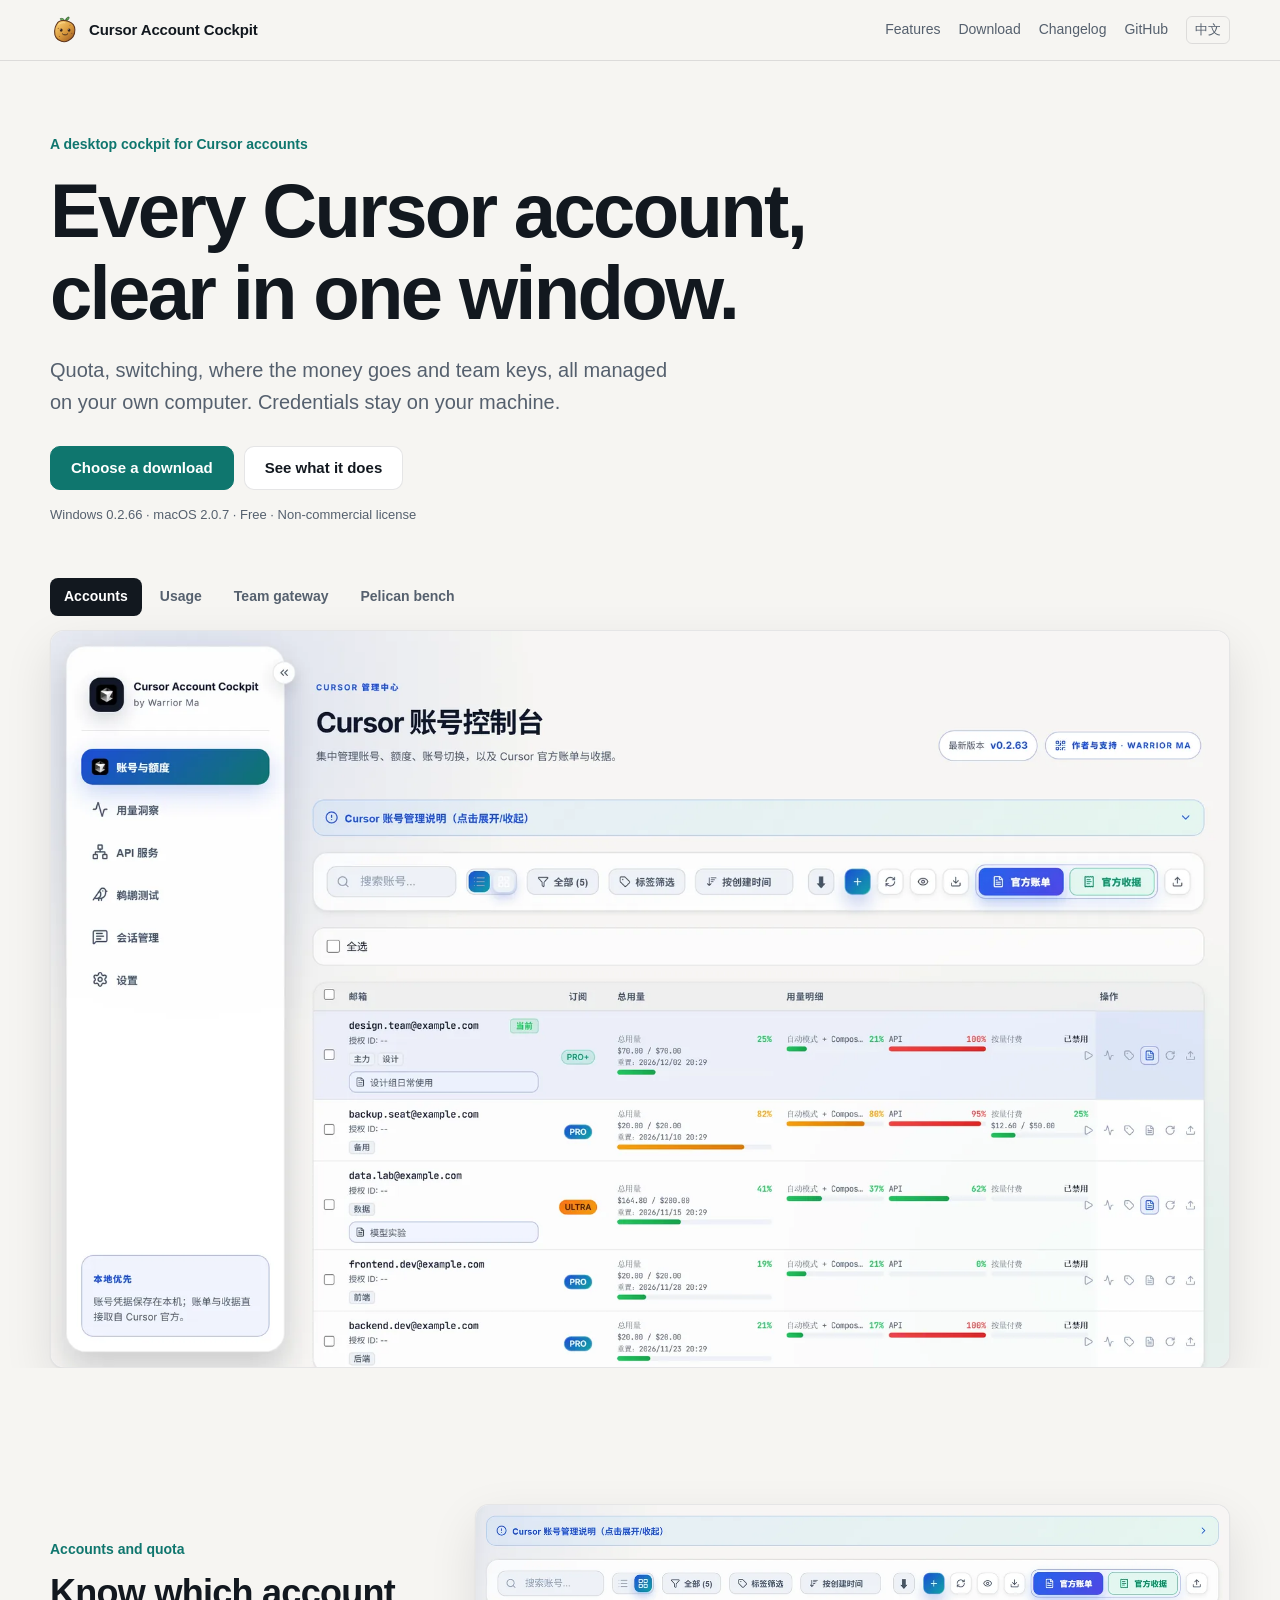
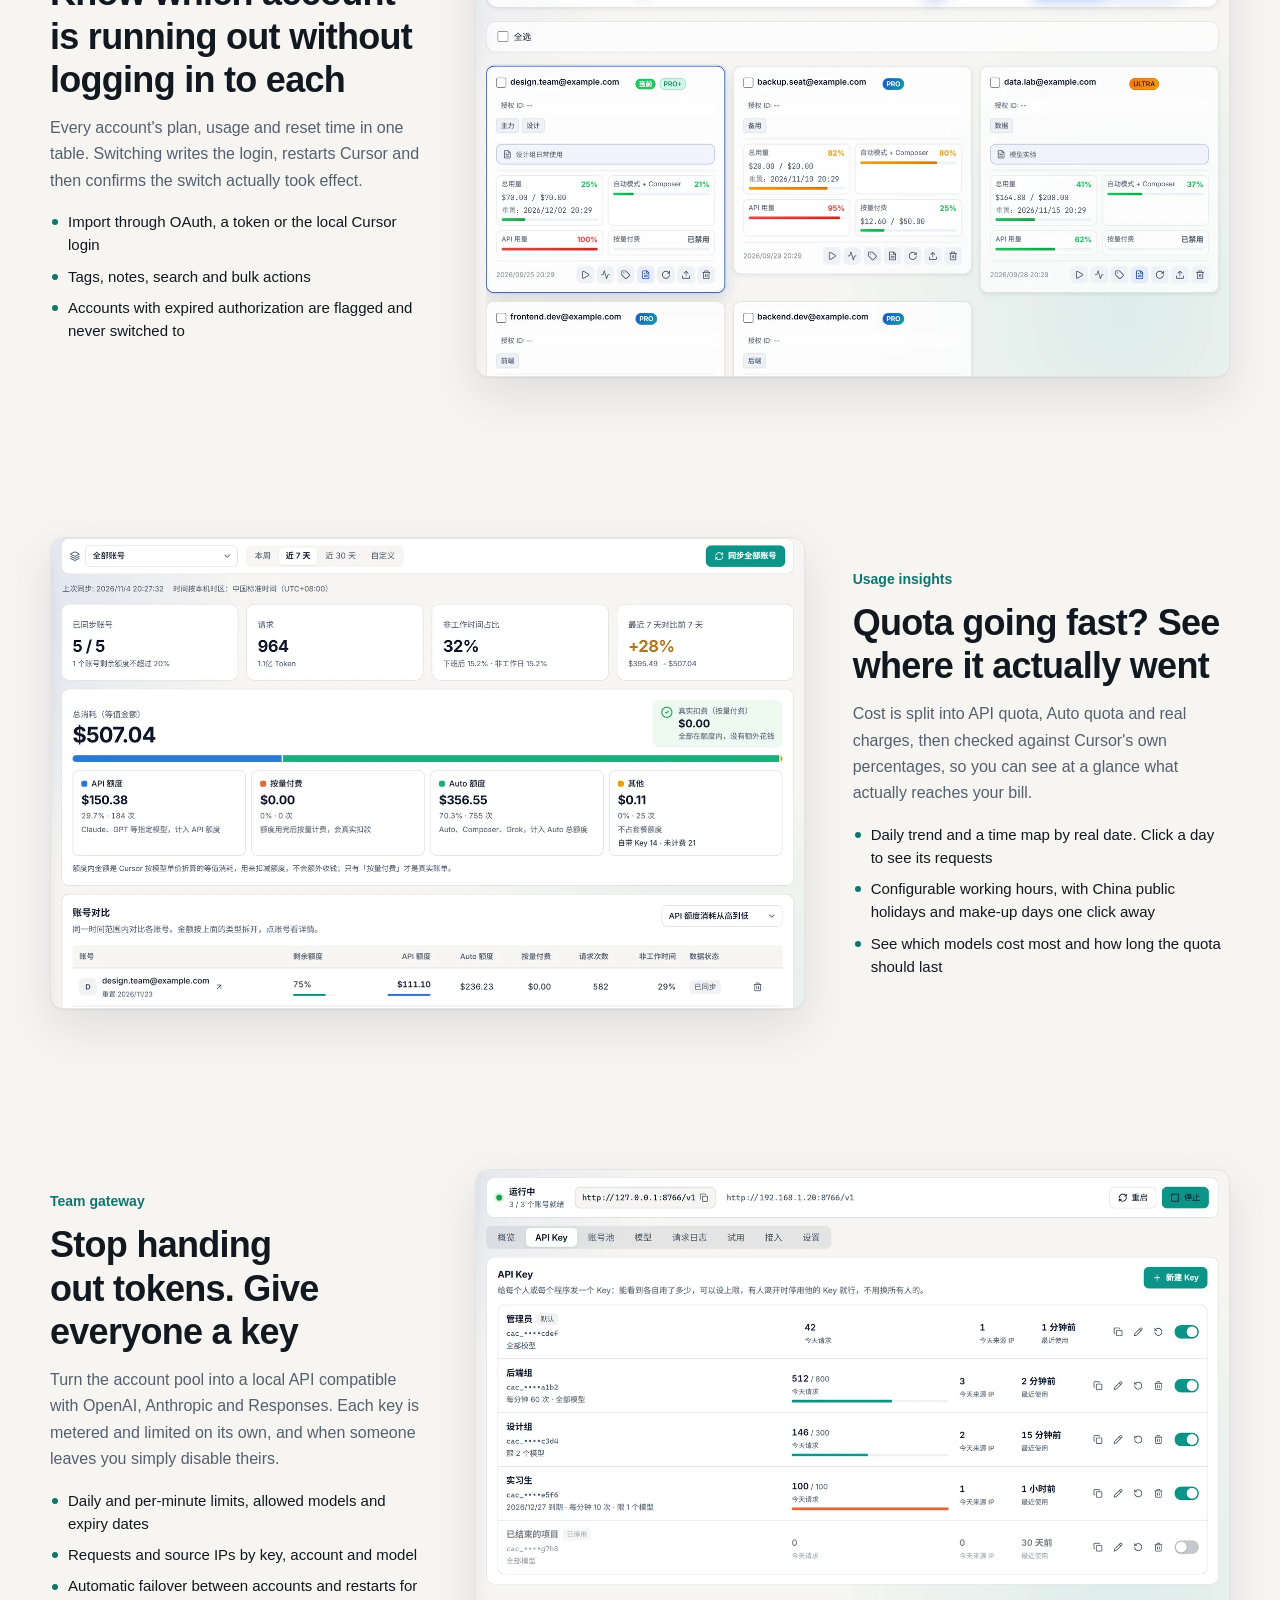
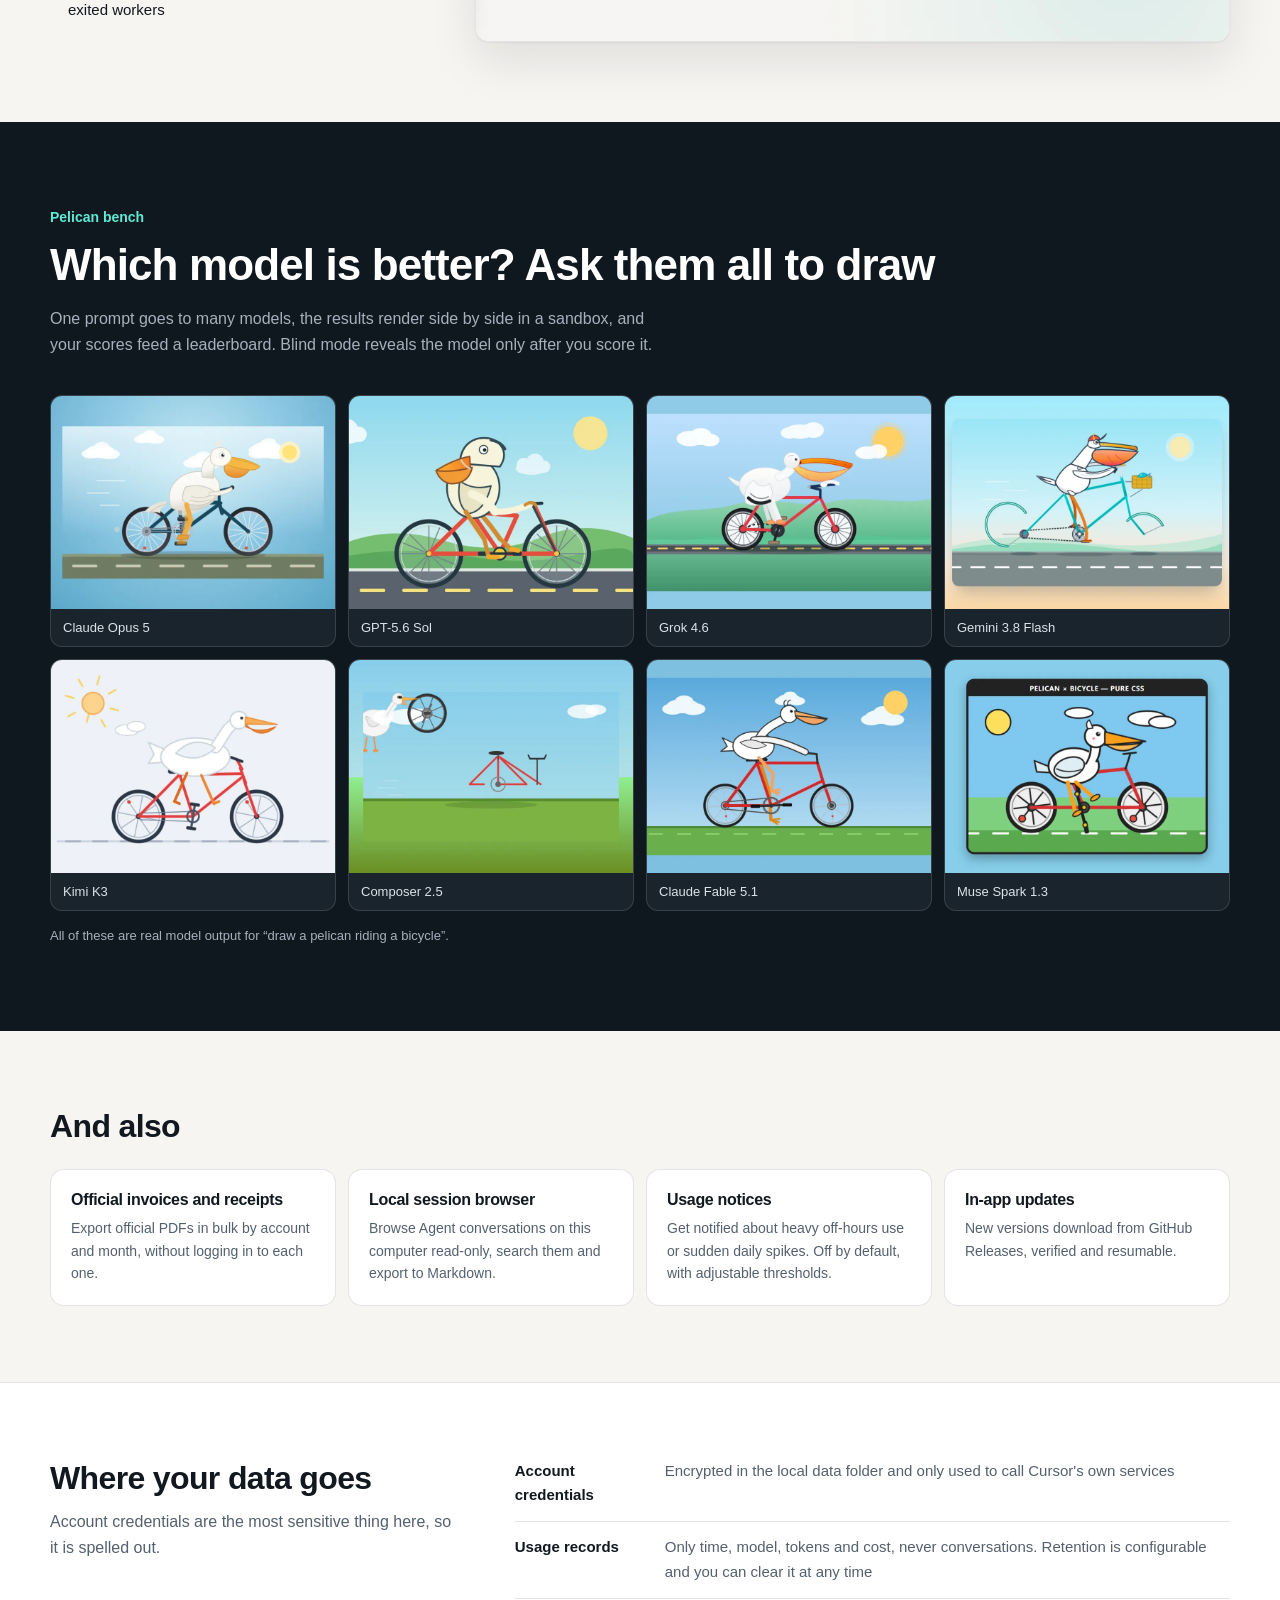
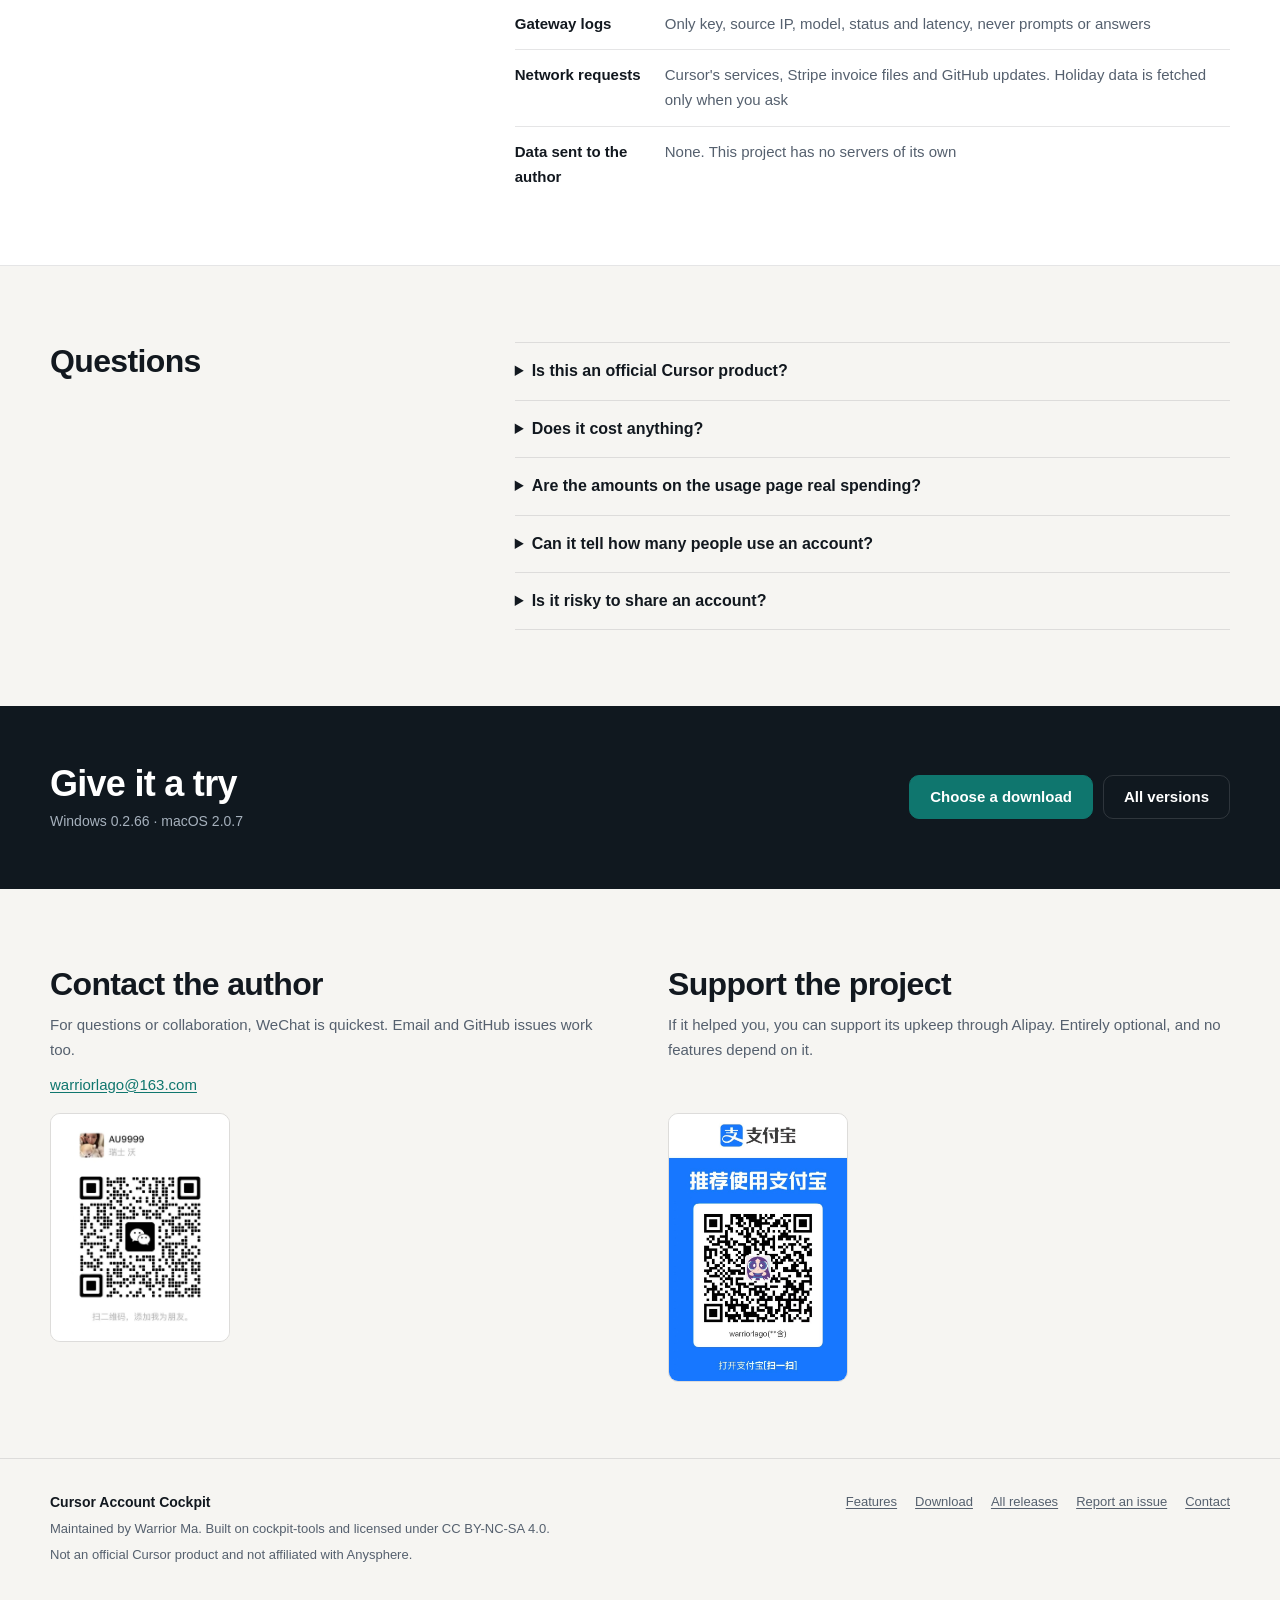
==== commit c6fb58d9: "release: Windows 0.2.66 and macOS 2.0.7 downloads and product updates" ====
--- a/en/index.html
+++ b/en/index.html
@@ -9,7 +9,7 @@
   <meta property="og:description" content="A Windows and macOS desktop tool to manage quota and switching across Cursor accounts, see where cost goes, issue team API keys and compare models. Credentials stay on your machine." />
   <meta property="og:image" content="https://warriorlago.github.io/CursorAccountCockpit/assets/images/usage.webp" />
   <link rel="icon" href="../assets/potato.svg" type="image/svg+xml" />
-  <link rel="stylesheet" href="../assets/site.css?v=20261104" />
+  <link rel="stylesheet" href="../assets/site.css?v=20261111" />
 </head>
 <body>
 <header class="topbar">
@@ -33,7 +33,7 @@
       <a class="btn btn-primary" data-smart-download data-download-page="download.html" href="download.html">Download</a>
       <a class="btn" href="features.html">See what it does</a>
     </div>
-    <p class="meta">Windows 0.2.63 · macOS 2.0.6 · Free · Non-commercial license</p>
+    <p class="meta">Windows 0.2.66 · macOS 2.0.7 · Free · Non-commercial license</p>
     <div class="tour" data-tour>
   <div class="tour-tabs" role="tablist" aria-label="Product views"><button type="button" role="tab" id="tour-tab-0" aria-controls="tour-panel-0" aria-selected="true" tabindex="0">Accounts</button><button type="button" role="tab" id="tour-tab-1" aria-controls="tour-panel-1" aria-selected="false" tabindex="-1">Usage</button><button type="button" role="tab" id="tour-tab-2" aria-controls="tour-panel-2" aria-selected="false" tabindex="-1">Team gateway</button><button type="button" role="tab" id="tour-tab-3" aria-controls="tour-panel-3" aria-selected="false" tabindex="-1">Pelican bench</button></div>
   <figure class="frame tour-frame"><div role="tabpanel" id="tour-panel-0" aria-labelledby="tour-tab-0"><img src="../assets/images/accounts.webp" alt="Account list with plan, usage and reset time" width="1800" height="1125" /></div><div role="tabpanel" id="tour-panel-1" aria-labelledby="tour-tab-1" hidden><img src="../assets/images/usage.webp" alt="Usage insights splitting cost into API quota, Auto quota and real charges" width="1800" height="1125" loading="lazy" decoding="async" /></div><div role="tabpanel" id="tour-panel-2" aria-labelledby="tour-tab-2" hidden><img src="../assets/images/gateway.webp" alt="Team gateway with requests, success rate and per-key usage" width="1800" height="1125" loading="lazy" decoding="async" /></div><div role="tabpanel" id="tour-panel-3" aria-labelledby="tour-tab-3" hidden><img src="../assets/images/pelican.webp" alt="Pelican bench comparing the same drawing across models" width="1800" height="1125" loading="lazy" decoding="async" /></div></figure>
@@ -120,7 +120,7 @@
   <div class="wrap band-inner">
     <div>
       <h2>Give it a try</h2>
-      <p>Windows 0.2.63 · macOS 2.0.6</p>
+      <p>Windows 0.2.66 · macOS 2.0.7</p>
     </div>
     <div class="cta">
       <a class="btn btn-primary" data-smart-download data-download-page="download.html" href="download.html">Download</a>
@@ -162,7 +162,7 @@
     </div>
   </div>
 </footer>
-  <script src="../assets/platform-recommendation.js?v=20261104" defer></script>
-  <script src="../assets/site.js?v=20261104" defer></script>
+  <script src="../assets/platform-recommendation.js?v=20261111" defer></script>
+  <script src="../assets/site.js?v=20261111" defer></script>
 </body>
 </html>
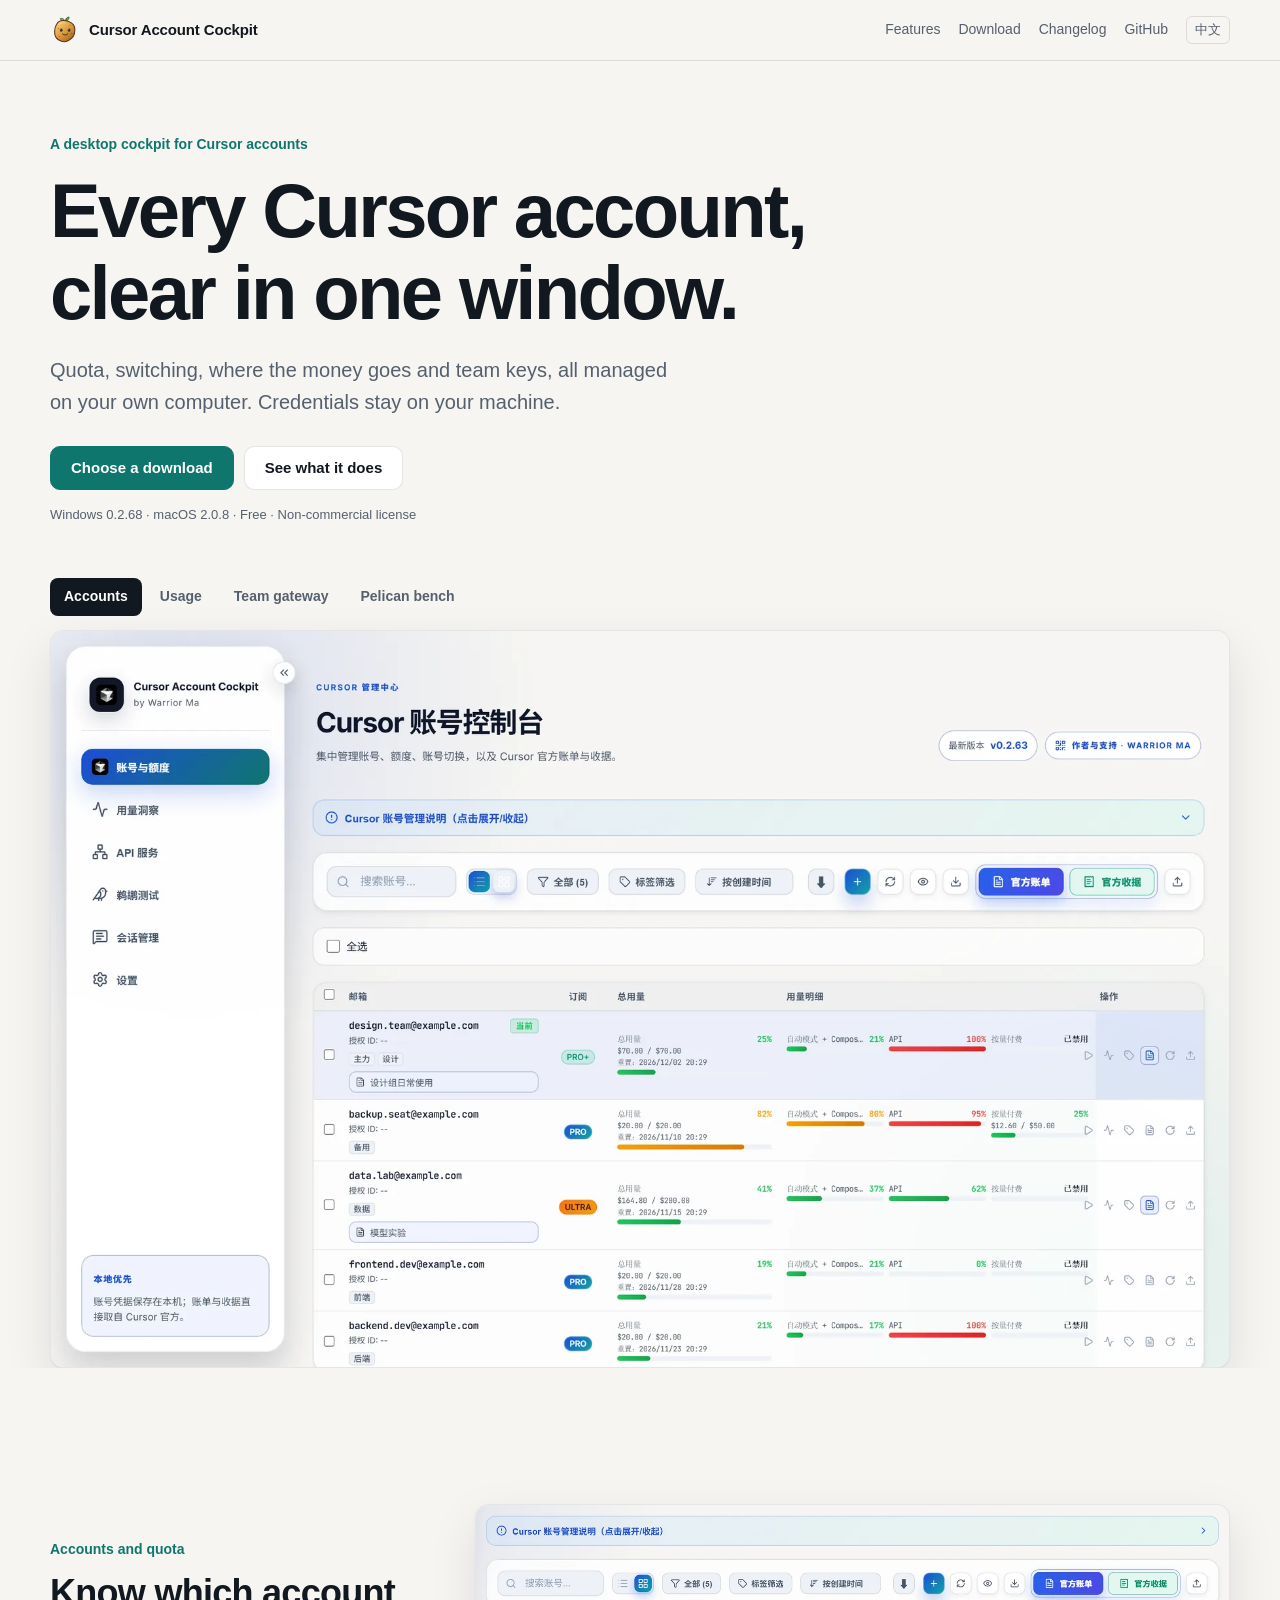
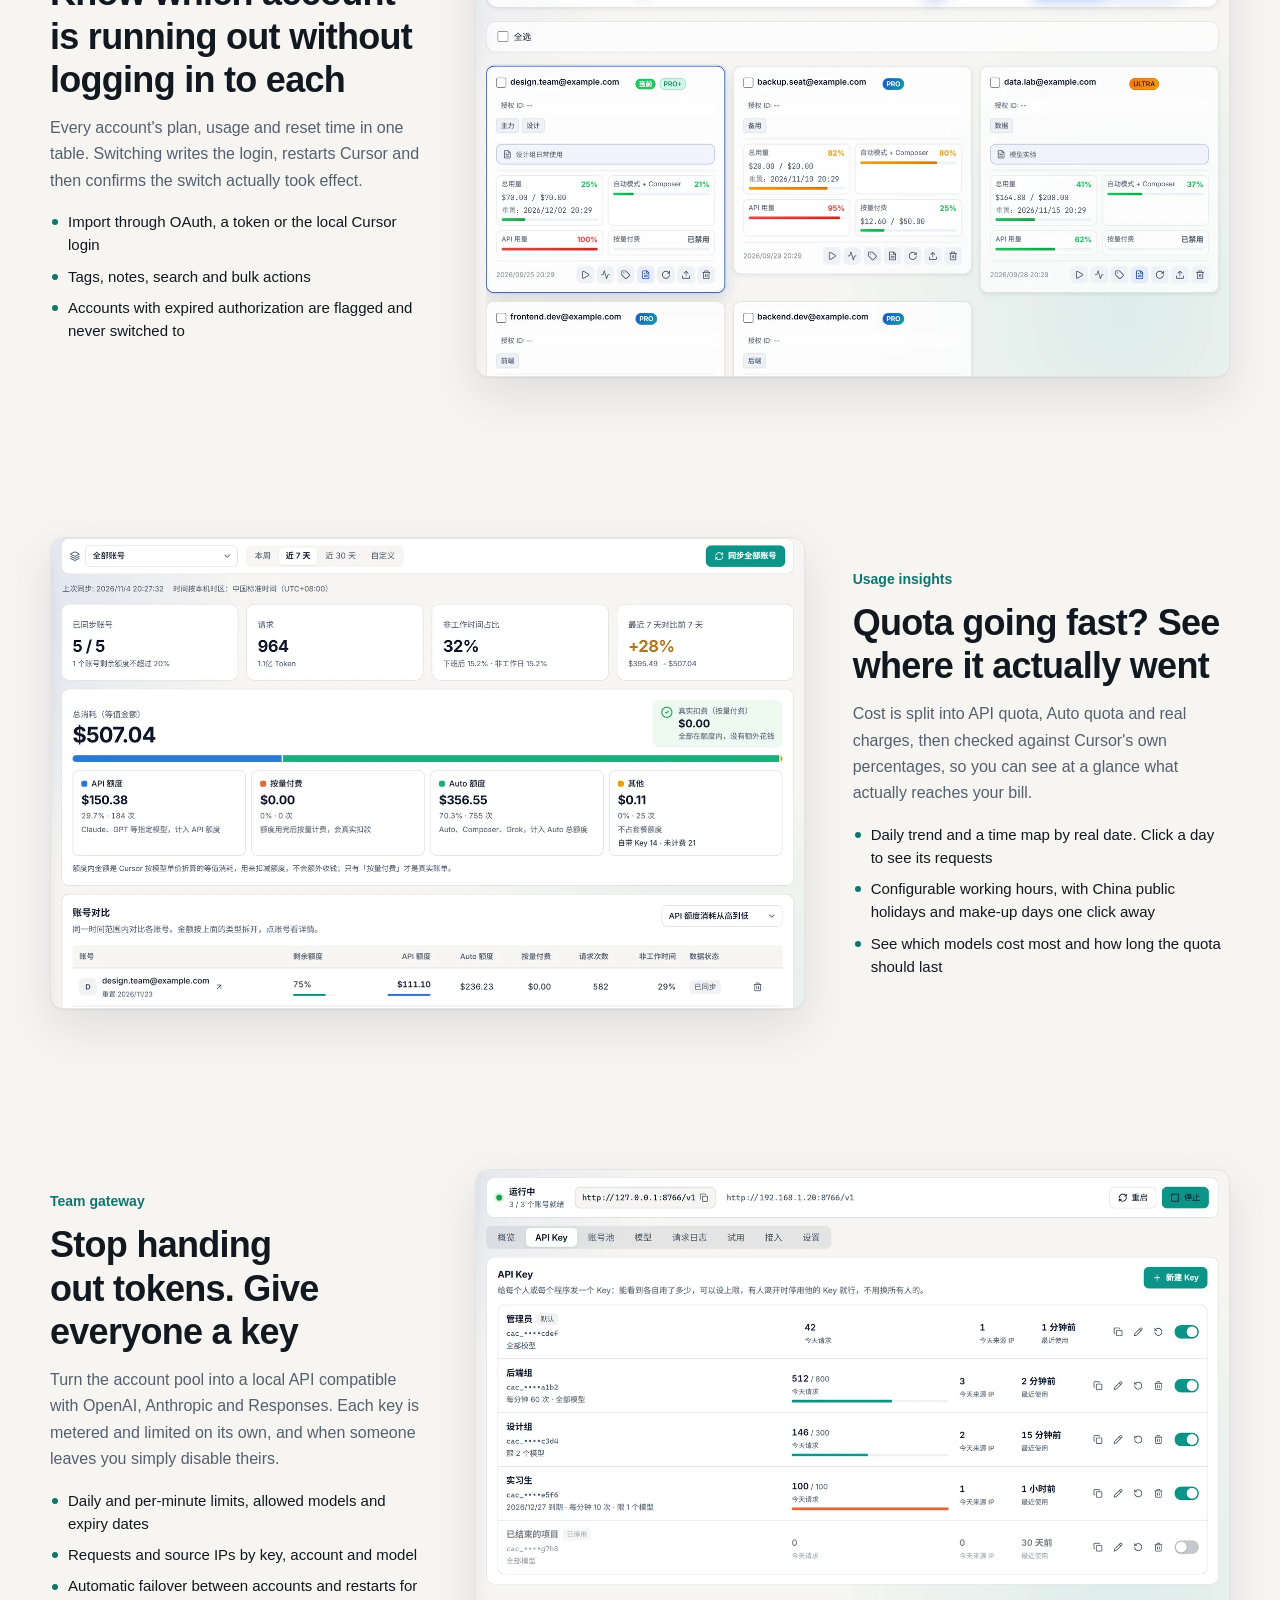
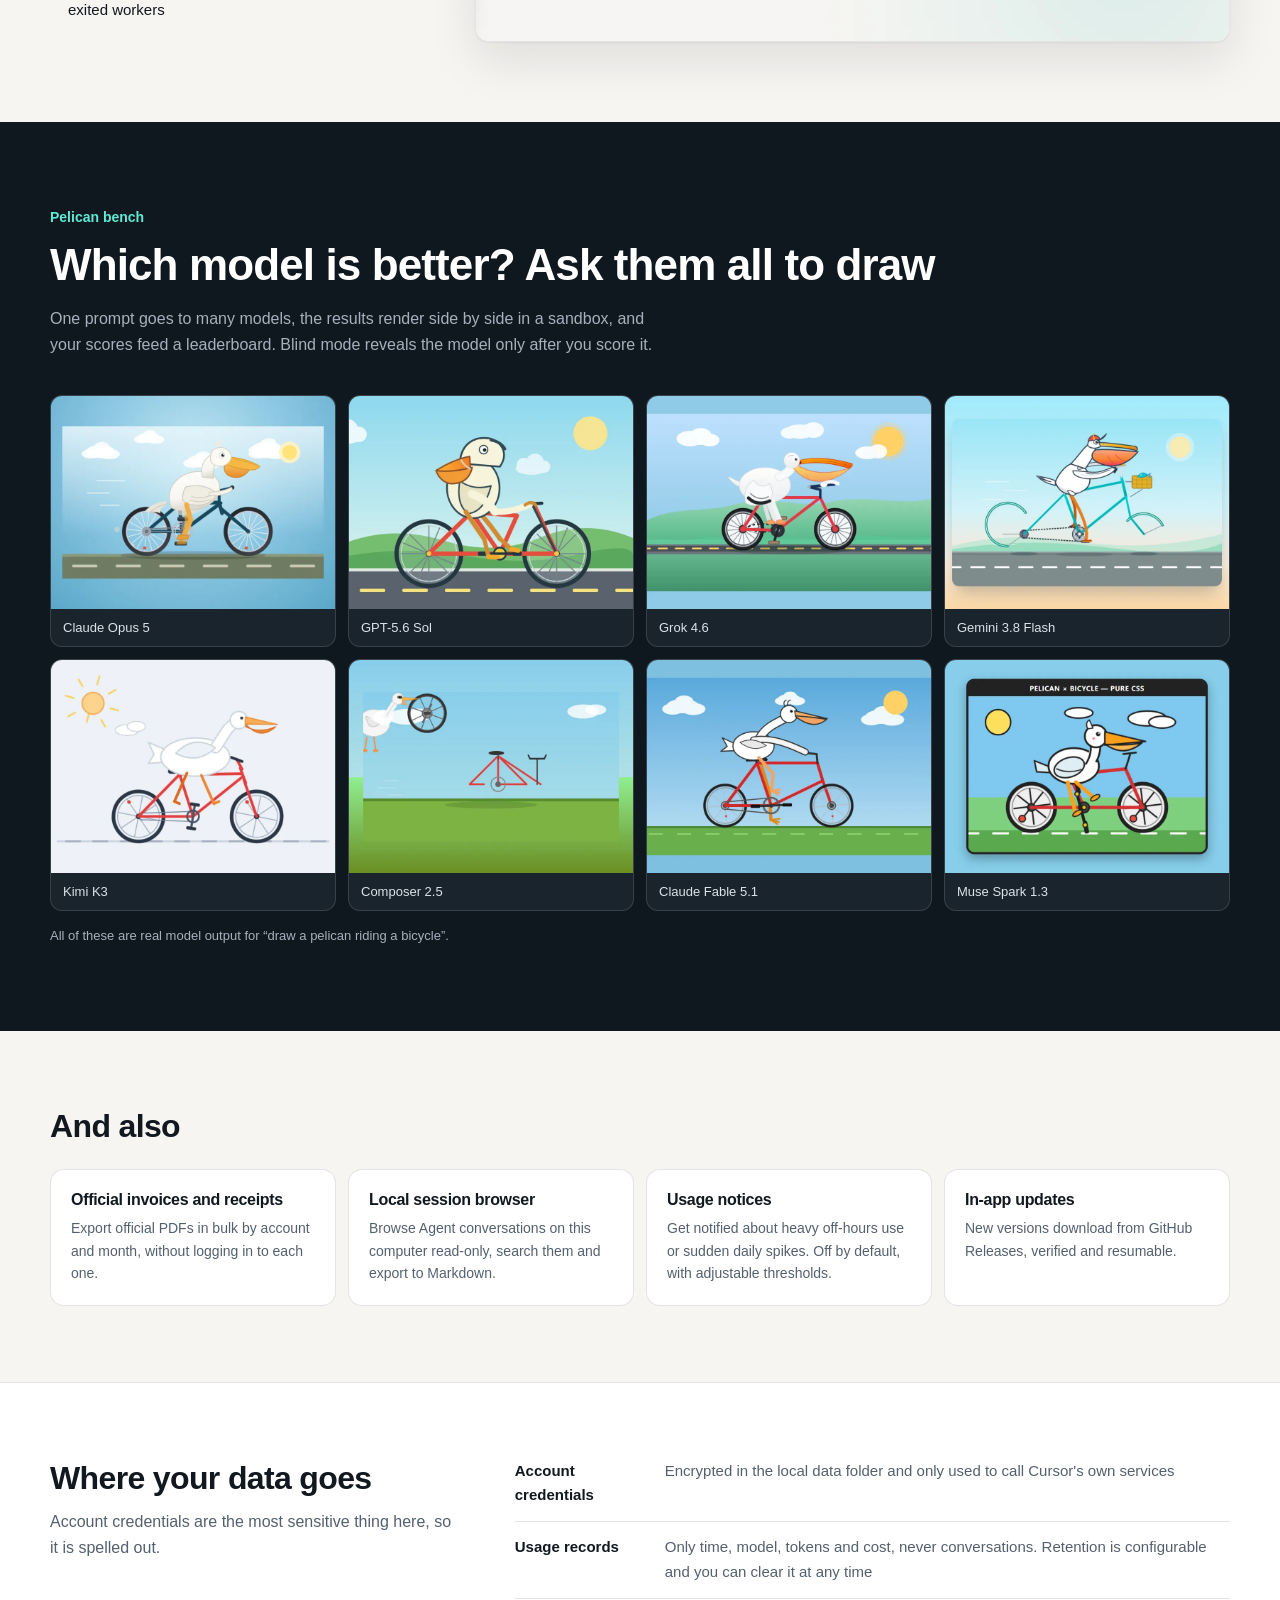
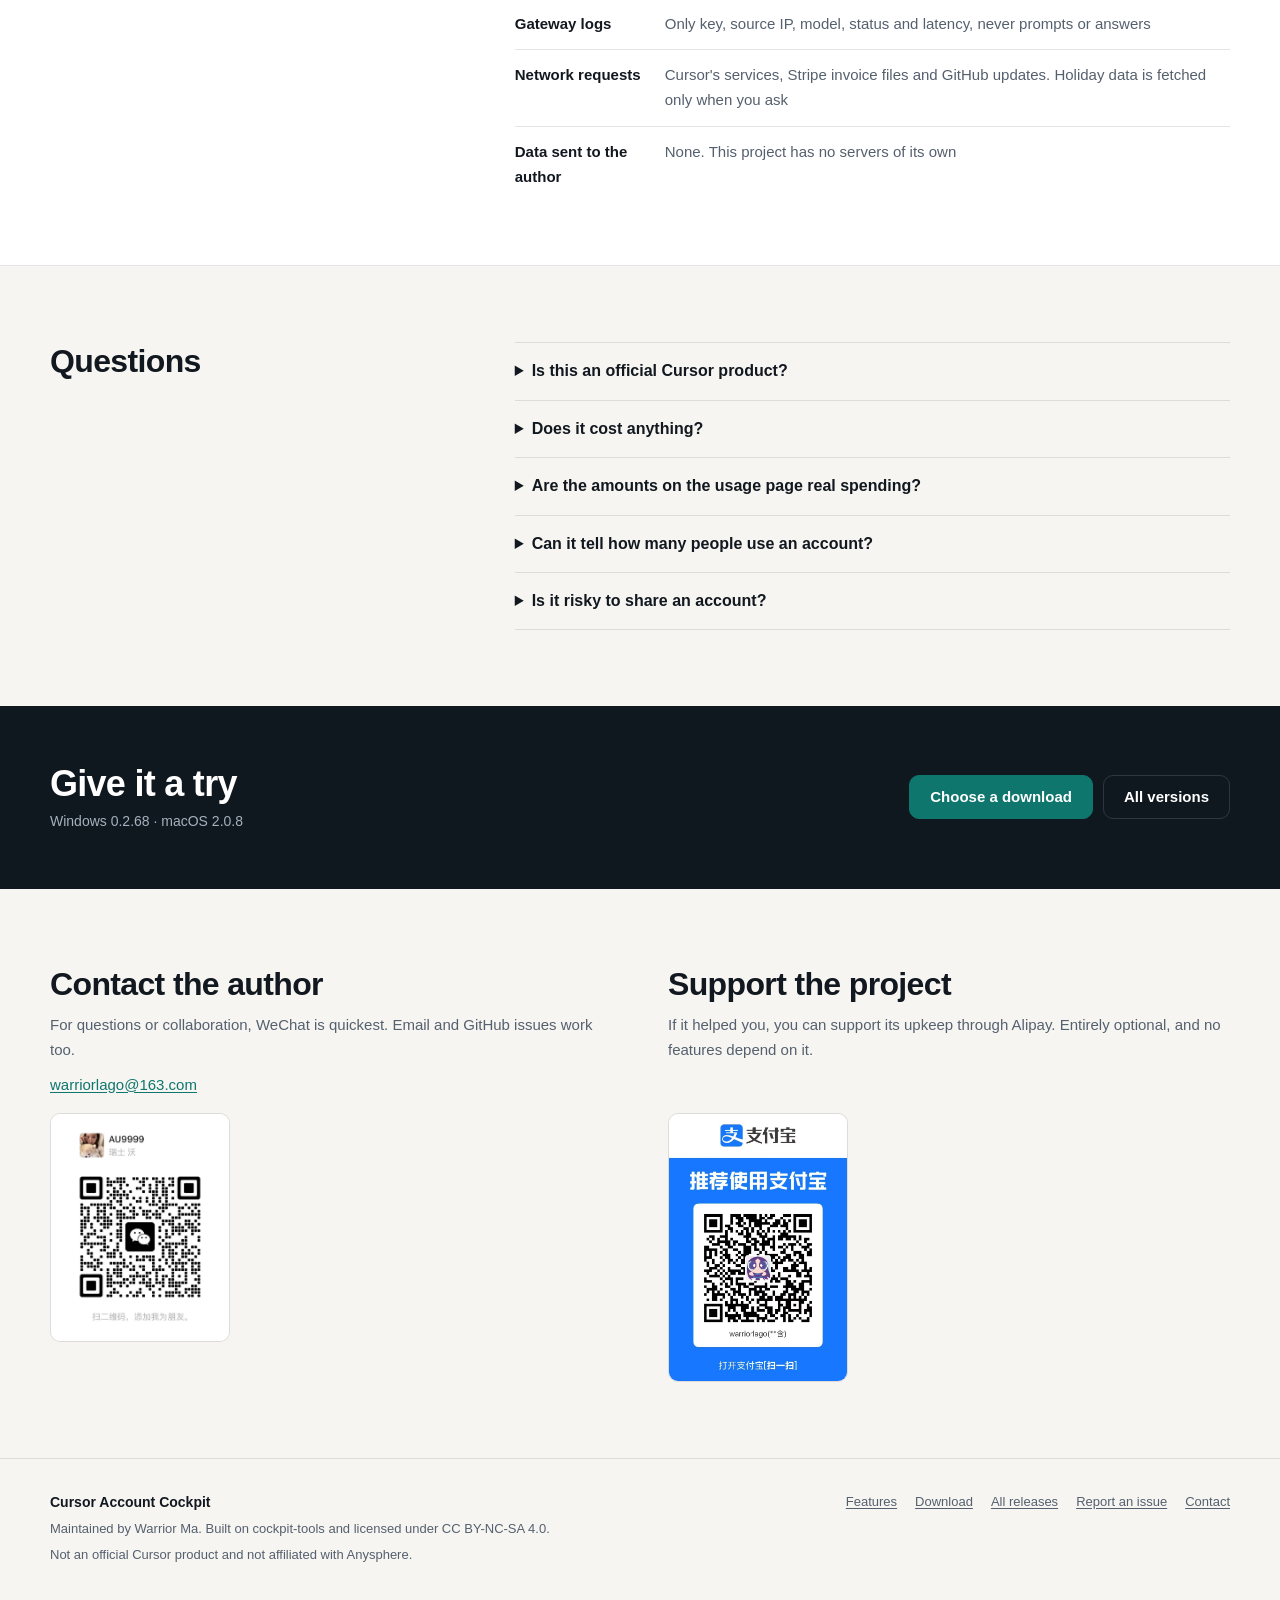
==== commit 1f402f47: "release: Windows 0.2.68 and macOS 2.0.8 downloads and product updates" ====
--- a/en/index.html
+++ b/en/index.html
@@ -33,7 +33,7 @@
       <a class="btn btn-primary" data-smart-download data-download-page="download.html" href="download.html">Download</a>
       <a class="btn" href="features.html">See what it does</a>
     </div>
-    <p class="meta">Windows 0.2.66 · macOS 2.0.7 · Free · Non-commercial license</p>
+    <p class="meta">Windows 0.2.68 · macOS 2.0.8 · Free · Non-commercial license</p>
     <div class="tour" data-tour>
   <div class="tour-tabs" role="tablist" aria-label="Product views"><button type="button" role="tab" id="tour-tab-0" aria-controls="tour-panel-0" aria-selected="true" tabindex="0">Accounts</button><button type="button" role="tab" id="tour-tab-1" aria-controls="tour-panel-1" aria-selected="false" tabindex="-1">Usage</button><button type="button" role="tab" id="tour-tab-2" aria-controls="tour-panel-2" aria-selected="false" tabindex="-1">Team gateway</button><button type="button" role="tab" id="tour-tab-3" aria-controls="tour-panel-3" aria-selected="false" tabindex="-1">Pelican bench</button></div>
   <figure class="frame tour-frame"><div role="tabpanel" id="tour-panel-0" aria-labelledby="tour-tab-0"><img src="../assets/images/accounts.webp" alt="Account list with plan, usage and reset time" width="1800" height="1125" /></div><div role="tabpanel" id="tour-panel-1" aria-labelledby="tour-tab-1" hidden><img src="../assets/images/usage.webp" alt="Usage insights splitting cost into API quota, Auto quota and real charges" width="1800" height="1125" loading="lazy" decoding="async" /></div><div role="tabpanel" id="tour-panel-2" aria-labelledby="tour-tab-2" hidden><img src="../assets/images/gateway.webp" alt="Team gateway with requests, success rate and per-key usage" width="1800" height="1125" loading="lazy" decoding="async" /></div><div role="tabpanel" id="tour-panel-3" aria-labelledby="tour-tab-3" hidden><img src="../assets/images/pelican.webp" alt="Pelican bench comparing the same drawing across models" width="1800" height="1125" loading="lazy" decoding="async" /></div></figure>
@@ -120,7 +120,7 @@
   <div class="wrap band-inner">
     <div>
       <h2>Give it a try</h2>
-      <p>Windows 0.2.66 · macOS 2.0.7</p>
+      <p>Windows 0.2.68 · macOS 2.0.8</p>
     </div>
     <div class="cta">
       <a class="btn btn-primary" data-smart-download data-download-page="download.html" href="download.html">Download</a>
